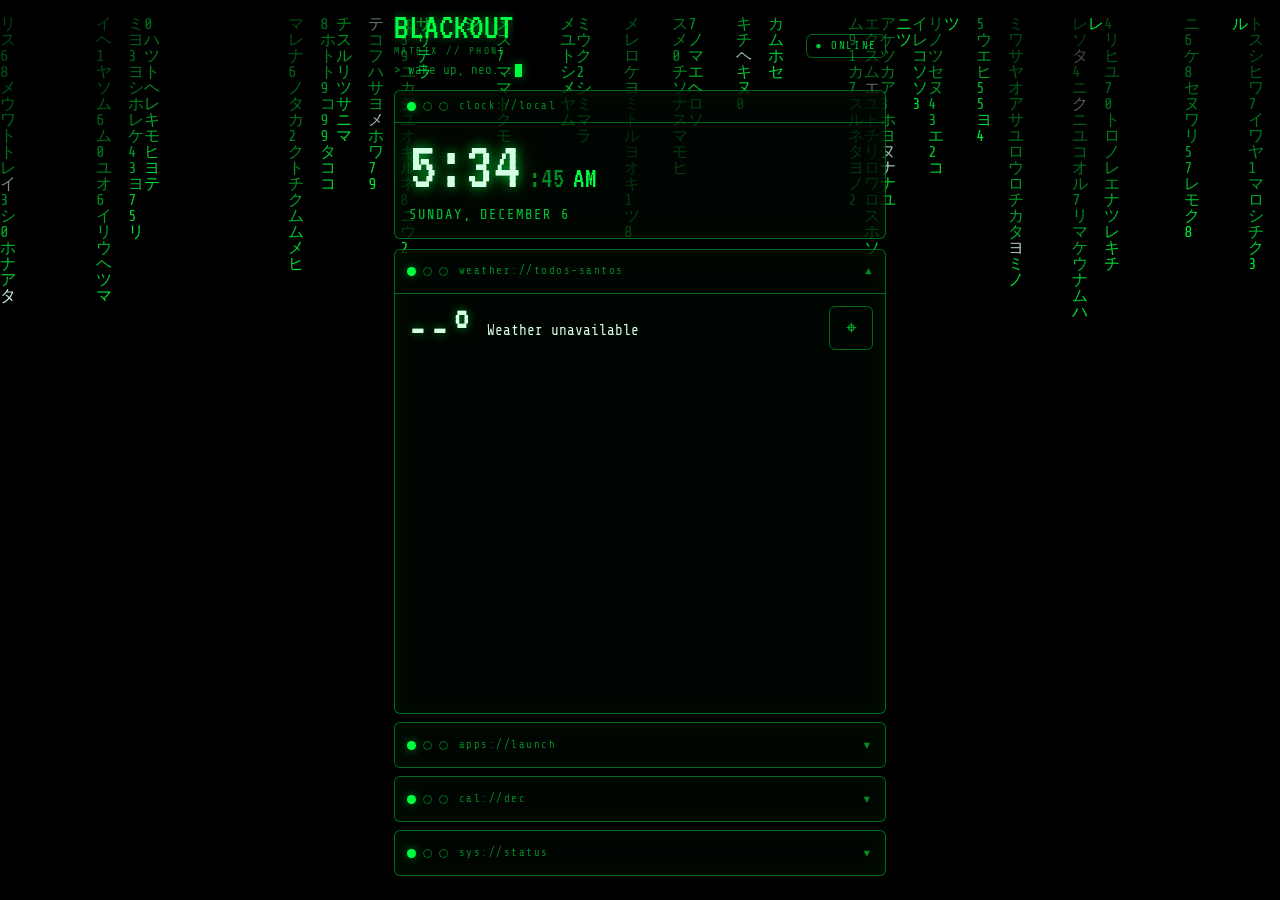
==== index.html @ 145faa7d "Add Blackout Studio: themes and a builder for anyone's screen Six themes (Matrix, Wild West, Deep Sp" ====
<!doctype html>
<html lang="en">
<head>
  <meta charset="utf-8" />
  <meta name="viewport" content="width=device-width, initial-scale=1, maximum-scale=1, minimum-scale=1, user-scalable=no, viewport-fit=cover" />
  <meta name="theme-color" content="#000000" />
  <meta name="robots" content="noindex, nofollow" />
  <meta name="apple-mobile-web-app-capable" content="yes" />
  <meta name="mobile-web-app-capable" content="yes" />
  <meta name="apple-mobile-web-app-status-bar-style" content="black-translucent" />
  <meta name="apple-mobile-web-app-title" content="Blackout" />
  <title>MATRIX // BLACKOUT</title>
  <link rel="manifest" href="/manifest.json" />
  <link rel="icon" href="/matrix-icon.svg" type="image/svg+xml" />
  <link rel="apple-touch-icon" href="/apple-touch-icon.png" />
  <link rel="preconnect" href="https://fonts.googleapis.com" />
  <link rel="preconnect" href="https://fonts.gstatic.com" crossorigin />
  <link href="https://fonts.googleapis.com/css2?family=Share+Tech+Mono&family=VT323&display=swap" rel="stylesheet" />
  <link rel="stylesheet" href="/app.css" />
</head>
<body>
  <noscript><p style="color:#35ff76;font-family:monospace;padding:16px">Blackout needs JavaScript turned on.</p></noscript>
  <script src="/themes.js"></script>
  <script src="/app.js"></script>
</body>
</html>
---- app.css ----
/* BLACKOUT — phone home screen. One layout; each theme (data-theme on
 * <html>, set by app.js) supplies its colors, type and panel style. Matrix
 * is the base: green on black, terminal panels, VT323 / Share Tech Mono. */
:root {
  --bg: #000;
  --accent: #00ff41;
  --accent-rgb: 0, 255, 65;
  --text: rgba(0, 255, 65, 0.78);
  --dim: rgba(0, 255, 65, 0.55);
  --faint: rgba(0, 255, 65, 0.3);
  --bright: #d4ffe4;
  --on-accent: #002b0c;
  --red: #ff3b3b;
  --panel: rgba(0, 8, 2, 0.74);
  --line: rgba(0, 255, 65, 0.4);
  --glow: 0 0 10px rgba(0, 255, 65, 0.55);
  --text-glow: 0 0 12px rgba(0, 255, 65, 0.7), 0 0 28px rgba(0, 255, 65, 0.3);
  --ico-bg: rgba(0, 18, 5, 0.85);
  --radius: 6px;
  --ico-radius: 14px;
  --bar-case: none;
  --bar-size: 0.66rem;
  --bar-track: 0.14em;
  --mono: "Share Tech Mono", ui-monospace, "Courier New", monospace;
  --display: "VT323", "Share Tech Mono", ui-monospace, monospace;
  --display-weight: 400;
  --clock-size: 4.4rem;
  --safe-t: env(safe-area-inset-top, 0px);
  --safe-b: env(safe-area-inset-bottom, 0px);
  --safe-l: env(safe-area-inset-left, 0px);
  --safe-r: env(safe-area-inset-right, 0px);
}

/* Wild West: desert sunset, wanted-poster type, brass and rope. */
[data-theme="western"] {
  --bg: #1b0b06;
  --accent: #f2b544;
  --accent-rgb: 242, 181, 68;
  --text: #f1dcb4;
  --dim: rgba(241, 220, 180, 0.72);
  --faint: rgba(241, 220, 180, 0.38);
  --bright: #fff3dc;
  --on-accent: #2a140b;
  --panel: rgba(42, 20, 11, 0.86);
  --line: rgba(242, 181, 68, 0.55);
  --glow: 0 0 10px rgba(242, 181, 68, 0.35);
  --text-glow: 0 2px 0 #2a140b, 0 0 18px rgba(242, 181, 68, 0.35);
  --ico-bg: rgba(60, 30, 14, 0.92);
  --radius: 10px;
  --ico-radius: 50%;
  --bar-size: 0.82rem;
  --bar-track: 0.06em;
  --mono: "Bitter", Georgia, serif;
  --display: "Rye", Georgia, serif;
  --clock-size: 3.6rem;
}
[data-theme="western"] .panel { border-style: double; border-width: 4px; }
[data-theme="western"] .term-bar { font-family: var(--display); color: var(--accent); }

/* Deep Space: cold blues and violet, mission-control readouts. */
[data-theme="space"] {
  --bg: #03040c;
  --accent: #7cc4ff;
  --accent-rgb: 124, 196, 255;
  --text: #cfe3ff;
  --dim: rgba(207, 227, 255, 0.66);
  --faint: rgba(207, 227, 255, 0.34);
  --bright: #ffffff;
  --on-accent: #03101f;
  --panel: rgba(8, 12, 30, 0.72);
  --line: rgba(124, 196, 255, 0.35);
  --glow: 0 0 12px rgba(124, 196, 255, 0.45);
  --text-glow: 0 0 16px rgba(124, 196, 255, 0.6), 0 0 34px rgba(201, 182, 255, 0.35);
  --ico-bg: rgba(10, 16, 40, 0.85);
  --radius: 4px;
  --ico-radius: 12px;
  --bar-case: uppercase;
  --bar-size: 0.62rem;
  --bar-track: 0.24em;
  --mono: "Exo 2", system-ui, sans-serif;
  --display: "Orbitron", "Exo 2", sans-serif;
  --display-weight: 500;
  --clock-size: 3.4rem;
}
html[data-theme="space"] { background: radial-gradient(ellipse at 70% 10%, #1a1440 0, #03040c 55%) fixed; }
[data-theme="space"] .panel { clip-path: polygon(0 0, calc(100% - 12px) 0, 100% 12px, 100% 100%, 12px 100%, 0 calc(100% - 12px)); }
[data-theme="space"] .term-bar { color: var(--accent); }

/* Synthwave: magenta and cyan neon on deep purple. */
[data-theme="synthwave"] {
  --bg: #12002a;
  --accent: #ff2bd6;
  --accent-rgb: 255, 43, 214;
  --text: #ffd6f6;
  --dim: rgba(255, 214, 246, 0.7);
  --faint: rgba(255, 214, 246, 0.38);
  --bright: #22e4ff;
  --on-accent: #1a0030;
  --panel: rgba(26, 0, 48, 0.74);
  --line: rgba(255, 43, 214, 0.55);
  --glow: 0 0 12px rgba(255, 43, 214, 0.6);
  --text-glow: 0 0 10px rgba(34, 228, 255, 0.8), 0 0 30px rgba(255, 43, 214, 0.5);
  --ico-bg: rgba(40, 0, 70, 0.85);
  --radius: 8px;
  --ico-radius: 10px;
  --bar-size: 0.78rem;
  --bar-track: 0.12em;
  --mono: "Rajdhani", system-ui, sans-serif;
  --display: "Audiowide", "Rajdhani", sans-serif;
  --clock-size: 3.6rem;
}
[data-theme="synthwave"] .term-bar { color: #22e4ff; font-weight: 700; }

/* Baja Beach: teal water, warm sand, round friendly type. */
[data-theme="ocean"] {
  --bg: #032530;
  --accent: #ffd166;
  --accent-rgb: 255, 209, 102;
  --text: #e9fbff;
  --dim: rgba(233, 251, 255, 0.74);
  --faint: rgba(233, 251, 255, 0.4);
  --bright: #ffffff;
  --on-accent: #03303b;
  --panel: rgba(3, 48, 60, 0.62);
  --line: rgba(255, 255, 255, 0.22);
  --glow: 0 0 0 rgba(0, 0, 0, 0);
  --text-glow: 0 2px 12px rgba(0, 0, 0, 0.35);
  --ico-bg: rgba(255, 255, 255, 0.12);
  --radius: 18px;
  --ico-radius: 16px;
  --bar-size: 0.86rem;
  --bar-track: 0.01em;
  --mono: "Nunito", system-ui, sans-serif;
  --display: "Fredoka", "Nunito", sans-serif;
  --display-weight: 600;
  --clock-size: 3.8rem;
}
[data-theme="ocean"] .panel { -webkit-backdrop-filter: blur(10px); backdrop-filter: blur(10px); }
[data-theme="ocean"] .term-bar { font-weight: 800; color: var(--bright); }

/* Minimal: quiet dark glass, no effects. */
[data-theme="minimal"] {
  --bg: #0b0b10;
  --accent: #ffffff;
  --accent-rgb: 255, 255, 255;
  --text: rgba(255, 255, 255, 0.86);
  --dim: rgba(255, 255, 255, 0.6);
  --faint: rgba(255, 255, 255, 0.3);
  --bright: #ffffff;
  --on-accent: #0b0b10;
  --panel: rgba(255, 255, 255, 0.06);
  --line: rgba(255, 255, 255, 0.12);
  --glow: 0 0 0 rgba(0, 0, 0, 0);
  --text-glow: none;
  --ico-bg: rgba(255, 255, 255, 0.08);
  --radius: 18px;
  --ico-radius: 15px;
  --bar-size: 0.82rem;
  --bar-track: 0;
  --mono: "Inter", system-ui, sans-serif;
  --display: "Inter", system-ui, sans-serif;
  --display-weight: 600;
  --clock-size: 3.8rem;
}
html[data-theme="minimal"] { background: radial-gradient(circle at 20% 0%, #23233a 0, transparent 45%), radial-gradient(circle at 100% 80%, #1a2a33 0, transparent 50%), #0b0b10; }
[data-theme="minimal"] .panel { -webkit-backdrop-filter: blur(16px); backdrop-filter: blur(16px); }
[data-theme="minimal"] .term-bar { font-weight: 600; color: var(--dim); }

/* Dots and scanlines are the Matrix terminal's alone. */
html:not([data-theme="matrix"]) .dot,
html:not([data-theme="matrix"]) #scan { display: none; }
html:not([data-theme="matrix"]) .term-bar .label { margin-left: 0; }

* { box-sizing: border-box; -webkit-tap-highlight-color: transparent; }
html { -webkit-text-size-adjust: 100%; background: var(--bg); height: 100%; overflow: hidden; touch-action: manipulation; }
body {
  margin: 0; height: 100vh; height: 100dvh; overflow: hidden; touch-action: manipulation;
  background: transparent; color: var(--accent); /* html stays dark; a body fill would cover the background */
  font-family: var(--mono); line-height: 1.4;
  -webkit-font-smoothing: antialiased;
  -webkit-user-select: none; user-select: none;
}
a { color: inherit; }
a:focus-visible, button:focus-visible { outline: 2px solid var(--bright); outline-offset: 2px; }

/* Background effect + scanlines */
#rain { position: fixed; inset: 0; z-index: -2; pointer-events: none; }
html[data-theme="matrix"] #rain { background: #000; }
#scan {
  position: fixed; inset: 0; z-index: -1; pointer-events: none;
  background: repeating-linear-gradient(0deg, transparent 0 2px, rgba(0, 0, 0, 0.2) 3px);
}

.home {
  max-width: 520px; margin: 0 auto;
  padding: calc(10px + var(--safe-t)) calc(14px + var(--safe-r)) calc(24px + var(--safe-b)) calc(14px + var(--safe-l));
  height: 100vh; height: 100dvh; overflow: hidden;
  display: flex; flex-direction: column; gap: 10px;
}

/* Accordion: the clock stays; the rest fold, one open at a time, filling what is left */
.acc { flex: 1; min-height: 0; display: flex; flex-direction: column; gap: 8px; }
.acc .panel { flex: 0 0 auto; min-height: 0; padding: 0; display: flex; flex-direction: column; }
.acc .panel.open { flex: 1 1 auto; }
.acc .term-bar { margin: 0; padding: 0 12px; min-height: 44px; cursor: pointer; border-bottom: 0; }
.acc .panel.open .term-bar { border-bottom: 1px solid var(--line); }
.acc .chev { transition: transform 0.15s ease; font-size: 1rem; }
.acc .panel.open .chev { transform: rotate(180deg); }
.acc-body { display: none; padding: 12px; min-height: 0; overflow-y: auto; -webkit-overflow-scrolling: touch; }
.acc .panel.open .acc-body { display: block; flex: 1; }
.clock { flex: 0 0 auto; }

/* Brand bar (tap the name to customize) */
.brand { display: flex; align-items: flex-end; justify-content: space-between; gap: 10px; }
.brand-name { background: none; border: 0; padding: 0; margin: 0; text-align: left; color: inherit; font: inherit; cursor: pointer; min-width: 0; }
.brand b { display: block; font-family: var(--display); font-weight: var(--display-weight); font-size: 2.3rem; line-height: 0.95; text-shadow: var(--glow); color: var(--accent); white-space: nowrap; overflow: hidden; text-overflow: ellipsis; }
.brand small { display: block; font-size: 0.6rem; letter-spacing: 0.26em; color: var(--dim); text-transform: uppercase; }
.net {
  flex: 0 0 auto;
  font-size: 0.66rem; letter-spacing: 0.16em; text-transform: uppercase;
  padding: 4px 8px; border: 1px solid var(--line); border-radius: var(--radius); color: var(--text);
}
.net::before { content: "● "; }
.net.off { color: #ffdede; border-color: rgba(255, 59, 59, 0.6); }
.boot { margin: -6px 0 0; font-size: 0.78rem; color: var(--dim); min-height: 1.2em; }
.cursor { display: inline-block; width: 0.55em; height: 1.05em; margin-left: 2px; vertical-align: text-bottom; background: var(--accent); box-shadow: var(--glow); animation: blink 1s steps(2, start) infinite; }
@keyframes blink { to { visibility: hidden; } }

/* Panels (widgets) */
.panel {
  background: var(--panel); border: 1px solid var(--line); border-radius: var(--radius);
  box-shadow: inset 0 0 22px rgba(var(--accent-rgb), 0.05);
  padding: 14px;
}
.term-bar {
  display: flex; align-items: center; gap: 7px; margin: -14px -14px 12px; padding: 8px 12px;
  border-bottom: 1px solid var(--line); font-size: var(--bar-size); letter-spacing: var(--bar-track); text-transform: var(--bar-case); color: var(--dim);
}
.term-bar .label { margin-left: 4px; flex: 1; white-space: nowrap; overflow: hidden; text-overflow: ellipsis; }
.dot { width: 9px; height: 9px; border-radius: 50%; border: 1px solid var(--line); display: inline-block; flex: 0 0 auto; }
.dot.on { background: var(--accent); border-color: transparent; box-shadow: var(--glow); }

/* Clock */
.clock-time { display: flex; align-items: baseline; gap: 8px; white-space: nowrap; }
.clock-time .hm { font-family: var(--display); font-weight: var(--display-weight); font-size: var(--clock-size); line-height: 0.9; color: var(--bright); text-shadow: var(--text-glow); }
.clock-time .ap { font-family: var(--display); font-size: 1.6rem; color: var(--accent); }
.clock-time .sec { font-family: var(--display); font-size: 1.6rem; color: var(--dim); }
.clock-date { margin-top: 6px; font-size: 0.86rem; letter-spacing: 0.14em; color: var(--text); text-transform: uppercase; }
html[data-theme="matrix"] .clock-time .ap,
html[data-theme="matrix"] .clock-time .sec { font-size: 1.8rem; }

/* Weather */
.wx-now { display: flex; align-items: center; gap: 14px; }
.wx-temp { font-family: var(--display); font-weight: var(--display-weight); font-size: 3rem; line-height: 0.95; color: var(--bright); text-shadow: var(--glow); white-space: nowrap; }
html[data-theme="matrix"] .wx-temp { font-size: 3.4rem; line-height: 0.9; }
.wx-desc { flex: 1; min-width: 0; font-size: 0.9rem; color: var(--bright); }
.wx-desc small { display: block; color: var(--dim); font-size: 0.74rem; margin-top: 2px; }
.wx-days { display: grid; grid-template-columns: repeat(4, 1fr); gap: 6px; margin-top: 12px; }
.wx-day { border: 1px solid var(--faint); border-radius: calc(var(--radius) * 0.7); padding: 6px 4px; text-align: center; font-size: 0.7rem; color: var(--dim); }
.wx-day b { display: block; color: var(--bright); font-weight: 400; letter-spacing: 0.1em; }
.wx-day span { display: block; color: var(--text); }
.locate {
  align-self: flex-start; min-width: 44px; min-height: 44px; padding: 0; border-radius: var(--radius);
  border: 1px solid var(--line); background: transparent; color: var(--text);
  font: 1.2rem var(--mono); cursor: pointer;
}

/* App launcher */
.apps { list-style: none; margin: 0; padding: 0; display: grid; grid-template-columns: repeat(5, 1fr); gap: 10px 4px; }
.app {
  display: flex; flex-direction: column; align-items: center; gap: 6px; width: 100%;
  min-height: 44px; text-decoration: none; color: var(--text);
  background: none; border: 0; padding: 0; font: inherit; cursor: pointer;
}
.app .ico {
  width: 46px; height: 46px; border-radius: var(--ico-radius); display: grid; place-items: center;
  background: var(--ico-bg); border: 1px solid var(--line);
  box-shadow: inset 0 0 16px rgba(var(--accent-rgb), 0.1), 0 0 10px rgba(var(--accent-rgb), 0.12);
  transition: transform 0.12s ease, background 0.12s ease, box-shadow 0.12s ease;
}
.app .ico svg { width: 26px; height: 26px; fill: none; stroke: var(--accent); stroke-width: 1.6; stroke-linecap: round; stroke-linejoin: round; filter: drop-shadow(0 0 3px rgba(var(--accent-rgb), 0.8)); }
html[data-theme="ocean"] .app .ico svg,
html[data-theme="minimal"] .app .ico svg { filter: none; }
.app:active .ico { transform: scale(0.92); background: rgba(var(--accent-rgb), 0.2); box-shadow: var(--glow); }
.app .lbl { font-size: 0.6rem; letter-spacing: 0.03em; text-align: center; line-height: 1.15; max-width: 62px; }
html:not([data-theme="matrix"]) .app .lbl { font-size: 0.66rem; }

/* Calendar */
.cal { width: 100%; border-collapse: collapse; table-layout: fixed; font-size: 0.72rem; text-align: center; }
.cal th { color: var(--faint); font-weight: 400; padding-bottom: 4px; }
.cal td { color: var(--text); padding: 2px 0; }
.cal td.today { background: var(--accent); color: var(--on-accent); border-radius: 3px; box-shadow: var(--glow); }
.cal-link { display: block; text-decoration: none; }

/* Status */
.sys { list-style: none; margin: 0; padding: 0; font-size: 0.72rem; }
.sys li + li { margin-top: 7px; }
.sys .k { display: flex; justify-content: space-between; color: var(--dim); letter-spacing: 0.1em; }
.sys .k b { color: var(--bright); font-weight: 400; }
.bar { height: 6px; margin-top: 3px; border: 1px solid var(--faint); border-radius: 2px; overflow: hidden; }
.bar i { display: block; height: 100%; background: var(--accent); box-shadow: var(--glow); }
.moon { font-family: var(--display); font-size: 1.15rem; color: var(--bright); line-height: 1.1; }

/* Sheets: folders and Customize */
.sheet { position: fixed; inset: 0; z-index: 30; background: rgba(0, 0, 0, 0.9); overflow-y: auto; }
.sheet[hidden] { display: none; }
.sheet-inner {
  max-width: 520px; margin: 0 auto; min-height: 100%;
  padding: calc(12px + var(--safe-t)) calc(14px + var(--safe-r)) calc(24px + var(--safe-b)) calc(14px + var(--safe-l));
}
.sheet-bar { display: flex; align-items: center; gap: 10px; margin-bottom: 14px; }
.sheet-bar h2 { margin: 0; white-space: nowrap; overflow: hidden; text-overflow: ellipsis; font-family: var(--display); font-weight: var(--display-weight); font-size: 2rem; color: var(--accent); text-shadow: var(--glow); }
.back {
  min-width: 44px; min-height: 44px; border-radius: var(--radius);
  background: transparent; border: 1px solid var(--accent); color: var(--accent);
  font: inherit; font-size: 1.2rem; cursor: pointer;
}
.back:active { background: var(--accent); color: var(--on-accent); }
.repos { list-style: none; margin: 0; padding: 0; display: grid; gap: 10px; }
.repo {
  display: flex; flex-direction: column; gap: 4px; padding: 14px; min-height: 56px; text-decoration: none;
  background: var(--panel); border: 1px solid var(--line); border-radius: var(--radius);
}
.repo:active { background: rgba(var(--accent-rgb), 0.15); box-shadow: var(--glow); }
.repo .code { font-size: 0.66rem; letter-spacing: 0.2em; color: var(--faint); }
.repo .name { font-family: var(--display); font-weight: var(--display-weight); font-size: 1.5rem; line-height: 1.05; color: var(--bright); }
html[data-theme="matrix"] .repo .name { font-size: 1.8rem; line-height: 1; }
.repo .desc { font-size: 0.78rem; color: var(--dim); word-break: break-word; }

@media (max-width: 359px) {
  .clock-time .hm { font-size: calc(var(--clock-size) * 0.9); }
  .app .ico { width: 42px; height: 42px; }
  .panel { padding: 12px; }
  .term-bar { margin: -12px -12px 10px; }
}
@media (prefers-reduced-motion: reduce) {
  .cursor { animation: none; }
  .app .ico { transition: none; }
}
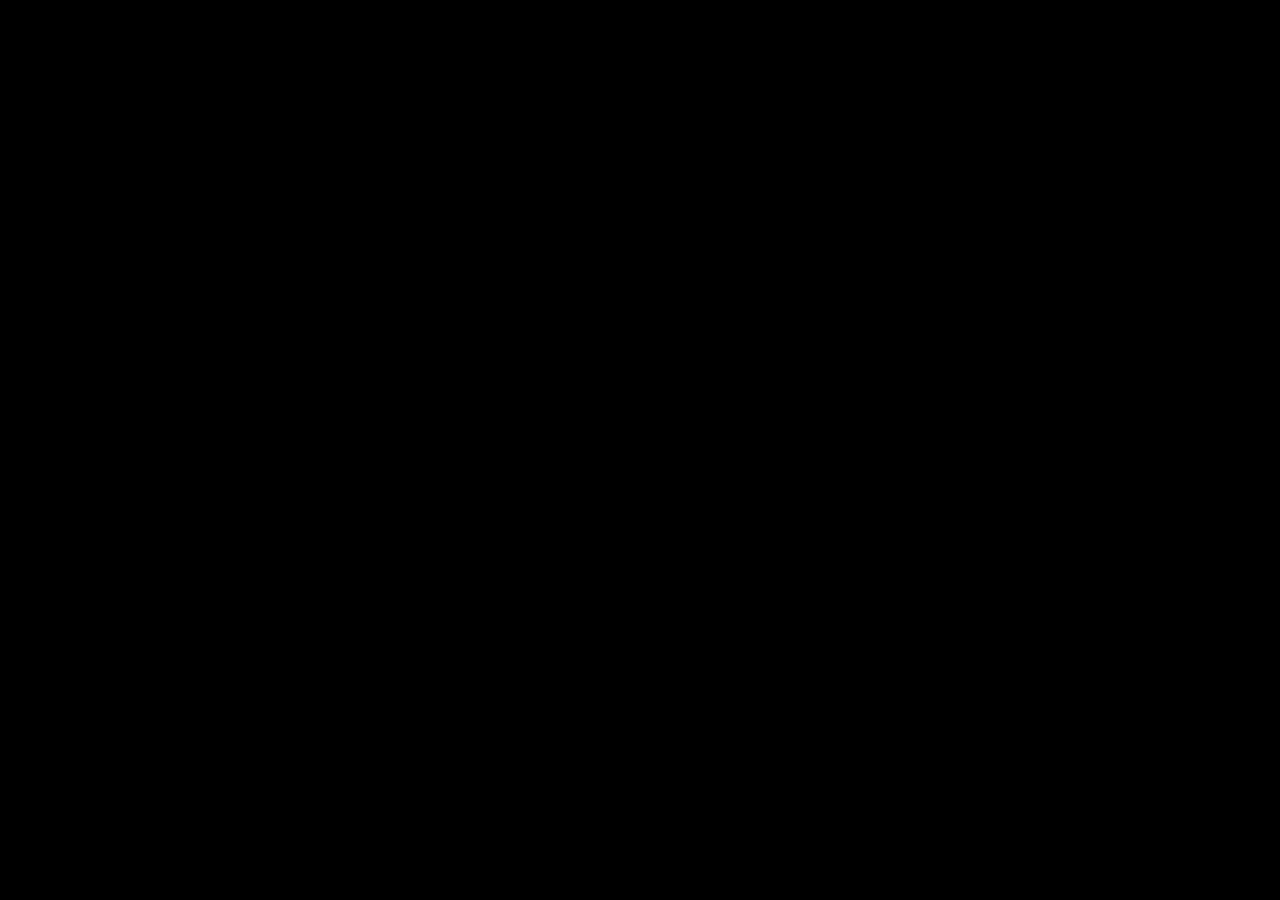
==== commit 97e2f289: "Ring-and-code-rain icon set, favicons and metadata for Blackout Co-Authored-By: Claude Sonnet 5.5 <n" ====
--- a/index.html
+++ b/index.html
@@ -11,7 +11,15 @@
   <meta name="apple-mobile-web-app-title" content="Blackout" />
   <title>MATRIX // BLACKOUT</title>
   <link rel="manifest" href="/manifest.json" />
+  <meta name="description" content="Matrix Blackout: a falling-code control screen for iPhone." />
+  <meta property="og:title" content="MATRIX // BLACKOUT" />
+  <meta property="og:description" content="Matrix Blackout: a falling-code control screen for iPhone." />
+  <meta property="og:type" content="website" />
+  <meta property="og:image" content="/icon-512.png" />
+  <meta name="twitter:card" content="summary" />
   <link rel="icon" href="/matrix-icon.svg" type="image/svg+xml" />
+  <link rel="icon" href="/favicon.ico" sizes="48x48" />
+  <link rel="icon" href="/favicon-32.png" sizes="32x32" type="image/png" />
   <link rel="apple-touch-icon" href="/apple-touch-icon.png" />
   <link rel="preconnect" href="https://fonts.googleapis.com" />
   <link rel="preconnect" href="https://fonts.gstatic.com" crossorigin />
@@ -20,7 +28,6 @@
 </head>
 <body>
   <noscript><p style="color:#35ff76;font-family:monospace;padding:16px">Blackout needs JavaScript turned on.</p></noscript>
-  <script src="/themes.js"></script>
   <script src="/app.js"></script>
 </body>
 </html>
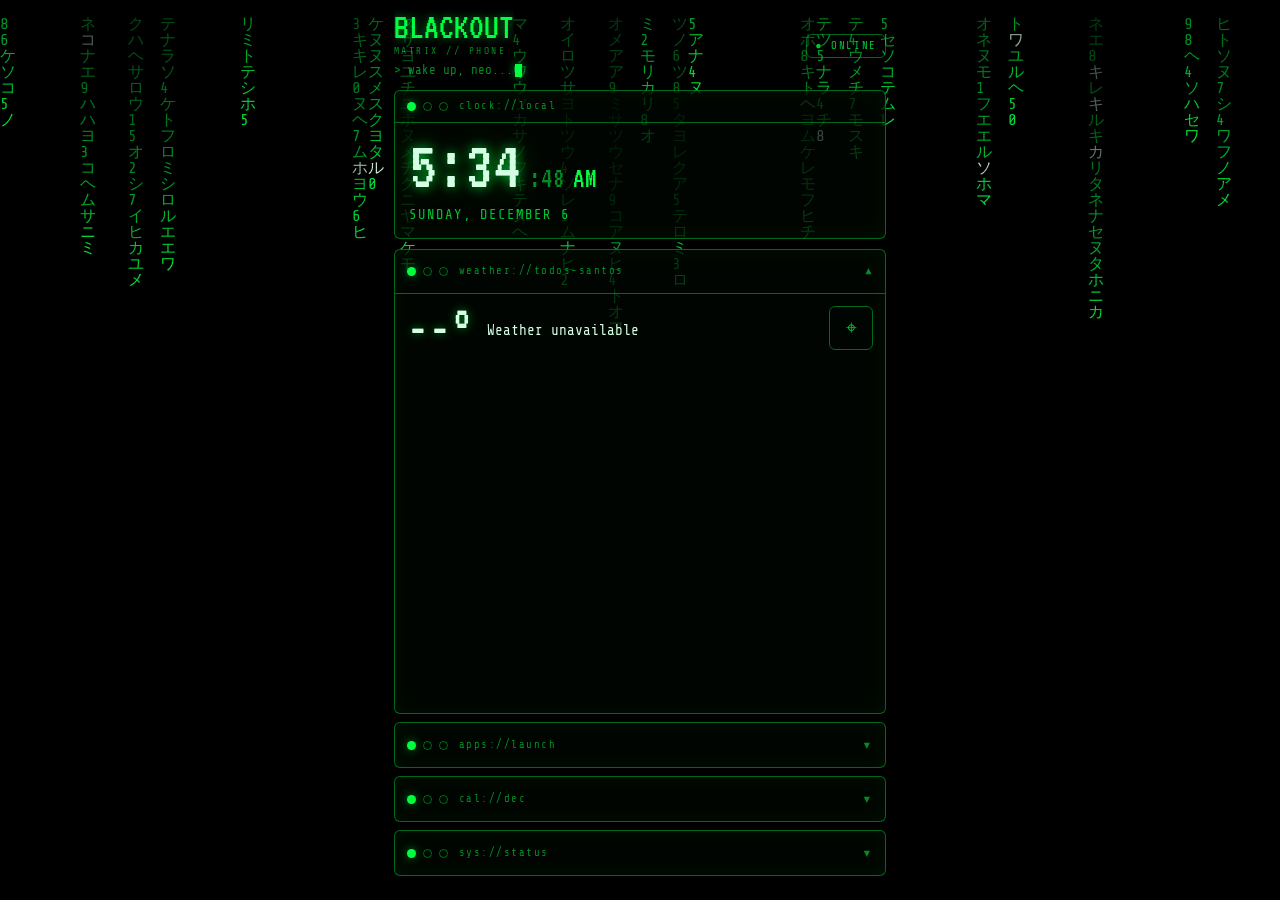
==== commit 8b4fdba9: "Merge main into icon branch Co-Authored-By: Claude Sonnet 5.5 <noreply@anthropic.com> Claude-Session" ====
--- a/index.html
+++ b/index.html
@@ -28,6 +28,7 @@
 </head>
 <body>
   <noscript><p style="color:#35ff76;font-family:monospace;padding:16px">Blackout needs JavaScript turned on.</p></noscript>
+  <script src="/themes.js"></script>
   <script src="/app.js"></script>
 </body>
 </html>
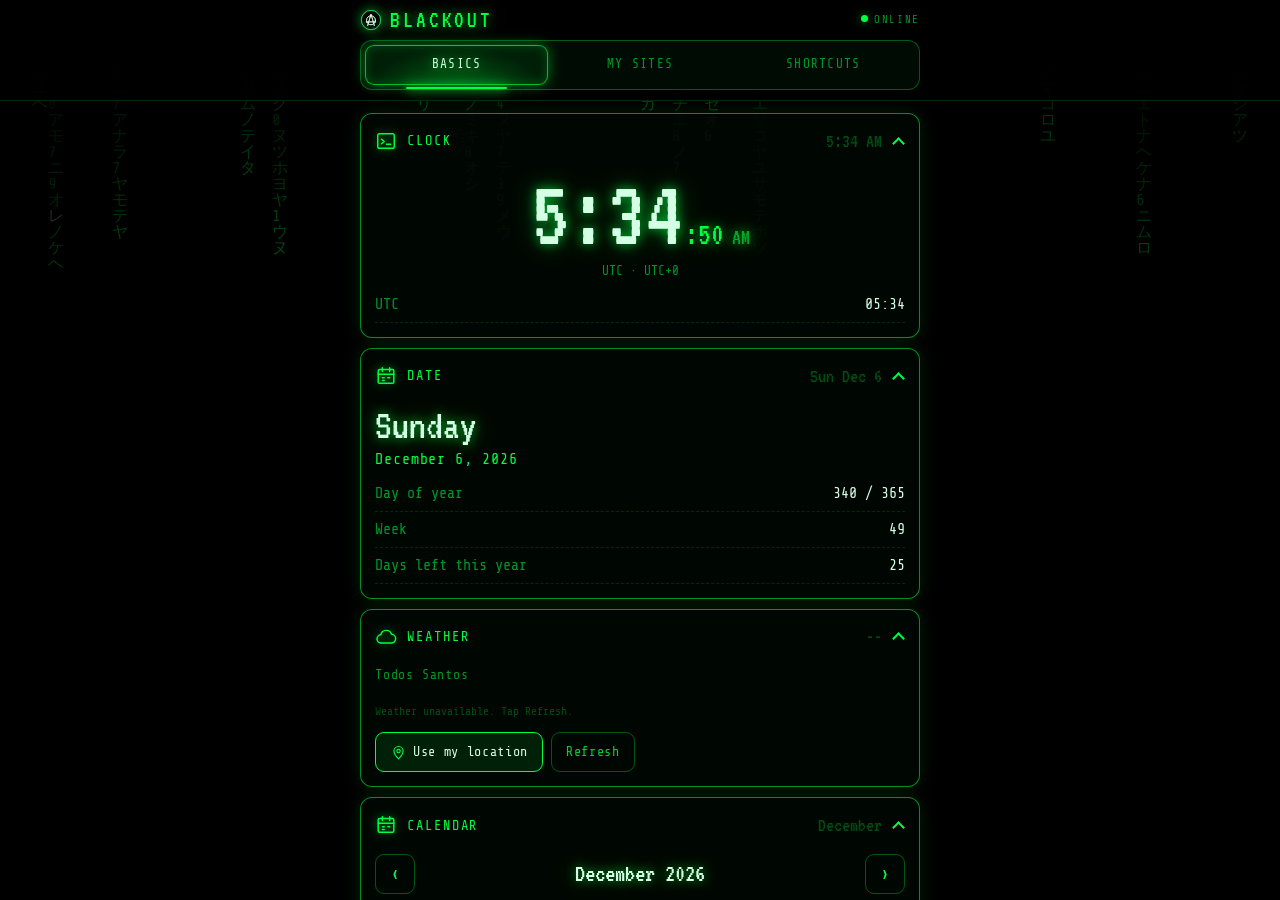
==== commit 5407d618: "Rebuild Blackout home screen: three swipeable screens of drop-down cards - Top bar with three equal " ====
--- a/index.html
+++ b/index.html
@@ -2,6 +2,10 @@
 <html lang="en">
 <head>
   <meta charset="utf-8" />
+  <script>
+    // Studio links (/#c=...) were made for the themed one-page screen: send them there.
+    if (location.hash.indexOf("#c=") === 0) location.replace("/screen" + location.hash);
+  </script>
   <meta name="viewport" content="width=device-width, initial-scale=1, maximum-scale=1, minimum-scale=1, user-scalable=no, viewport-fit=cover" />
   <meta name="theme-color" content="#000000" />
   <meta name="robots" content="noindex, nofollow" />
@@ -9,6 +13,7 @@
   <meta name="mobile-web-app-capable" content="yes" />
   <meta name="apple-mobile-web-app-status-bar-style" content="black-translucent" />
   <meta name="apple-mobile-web-app-title" content="Blackout" />
+  <meta name="format-detection" content="telephone=no" />
   <title>MATRIX // BLACKOUT</title>
   <link rel="manifest" href="/manifest.json" />
   <meta name="description" content="Matrix Blackout: a falling-code control screen for iPhone." />
@@ -27,8 +32,34 @@
   <link rel="stylesheet" href="/app.css" />
 </head>
 <body>
+  <canvas id="rain" aria-hidden="true"></canvas>
+  <div id="scan" aria-hidden="true"></div>
+
+  <header class="top">
+    <div class="brand">
+      <img src="/matrix-icon.svg" alt="" width="22" height="22" />
+      <span class="brand-name">BLACKOUT</span>
+      <span class="net" id="net" aria-live="polite"></span>
+    </div>
+    <nav class="tabs" role="tablist" aria-label="Screens">
+      <button class="tab" role="tab" id="tab-0" aria-controls="screen-0" aria-selected="true">Basics</button>
+      <button class="tab" role="tab" id="tab-1" aria-controls="screen-1" aria-selected="false" tabindex="-1">My Sites</button>
+      <button class="tab" role="tab" id="tab-2" aria-controls="screen-2" aria-selected="false" tabindex="-1">Shortcuts</button>
+      <span class="tab-light" aria-hidden="true"></span>
+    </nav>
+  </header>
+
+  <main class="pager" id="pager">
+    <section class="screen" id="screen-0" role="tabpanel" aria-labelledby="tab-0"><div class="stack" id="stack-0"></div></section>
+    <section class="screen" id="screen-1" role="tabpanel" aria-labelledby="tab-1"><div class="stack" id="stack-1"></div></section>
+    <section class="screen" id="screen-2" role="tabpanel" aria-labelledby="tab-2"><div class="stack" id="stack-2"></div></section>
+  </main>
+
+  <div class="toast" id="toast" role="status" aria-live="polite"></div>
+
   <noscript><p style="color:#35ff76;font-family:monospace;padding:16px">Blackout needs JavaScript turned on.</p></noscript>
   <script src="/themes.js"></script>
+  <script src="/config.js"></script>
   <script src="/app.js"></script>
 </body>
 </html>
--- a/app.css
+++ b/app.css
@@ -1,339 +1,292 @@
-/* BLACKOUT — phone home screen. One layout; each theme (data-theme on
- * <html>, set by app.js) supplies its colors, type and panel style. Matrix
- * is the base: green on black, terminal panels, VT323 / Share Tech Mono. */
+/* BLACKOUT — home screen. Green neon on black, terminal type, code rain.
+ * Layout: a fixed top bar (brand + three tabs with a sliding light) over a
+ * horizontal pager of three screens; each screen scrolls on its own. */
 :root {
   --bg: #000;
   --accent: #00ff41;
   --accent-rgb: 0, 255, 65;
-  --text: rgba(0, 255, 65, 0.78);
-  --dim: rgba(0, 255, 65, 0.55);
-  --faint: rgba(0, 255, 65, 0.3);
+  --text: rgba(0, 255, 65, 0.82);
+  --dim: rgba(0, 255, 65, 0.58);
+  --faint: rgba(0, 255, 65, 0.28);
   --bright: #d4ffe4;
-  --on-accent: #002b0c;
   --red: #ff3b3b;
-  --panel: rgba(0, 8, 2, 0.74);
-  --line: rgba(0, 255, 65, 0.4);
+  --panel: rgba(0, 9, 3, 0.86);
+  --line: rgba(0, 255, 65, 0.32);
   --glow: 0 0 10px rgba(0, 255, 65, 0.55);
   --text-glow: 0 0 12px rgba(0, 255, 65, 0.7), 0 0 28px rgba(0, 255, 65, 0.3);
-  --ico-bg: rgba(0, 18, 5, 0.85);
-  --radius: 6px;
-  --ico-radius: 14px;
-  --bar-case: none;
-  --bar-size: 0.66rem;
-  --bar-track: 0.14em;
   --mono: "Share Tech Mono", ui-monospace, "Courier New", monospace;
   --display: "VT323", "Share Tech Mono", ui-monospace, monospace;
-  --display-weight: 400;
-  --clock-size: 4.4rem;
+  --ease: cubic-bezier(0.2, 0.8, 0.2, 1);
   --safe-t: env(safe-area-inset-top, 0px);
   --safe-b: env(safe-area-inset-bottom, 0px);
   --safe-l: env(safe-area-inset-left, 0px);
   --safe-r: env(safe-area-inset-right, 0px);
-}
-
-/* Wild West: desert sunset, wanted-poster type, brass and rope. */
-[data-theme="western"] {
-  --bg: #1b0b06;
-  --accent: #f2b544;
-  --accent-rgb: 242, 181, 68;
-  --text: #f1dcb4;
-  --dim: rgba(241, 220, 180, 0.72);
-  --faint: rgba(241, 220, 180, 0.38);
-  --bright: #fff3dc;
-  --on-accent: #2a140b;
-  --panel: rgba(42, 20, 11, 0.86);
-  --line: rgba(242, 181, 68, 0.55);
-  --glow: 0 0 10px rgba(242, 181, 68, 0.35);
-  --text-glow: 0 2px 0 #2a140b, 0 0 18px rgba(242, 181, 68, 0.35);
-  --ico-bg: rgba(60, 30, 14, 0.92);
-  --radius: 10px;
-  --ico-radius: 50%;
-  --bar-size: 0.82rem;
-  --bar-track: 0.06em;
-  --mono: "Bitter", Georgia, serif;
-  --display: "Rye", Georgia, serif;
-  --clock-size: 3.6rem;
-}
-[data-theme="western"] .panel { border-style: double; border-width: 4px; }
-[data-theme="western"] .term-bar { font-family: var(--display); color: var(--accent); }
-
-/* Deep Space: cold blues and violet, mission-control readouts. */
-[data-theme="space"] {
-  --bg: #03040c;
-  --accent: #7cc4ff;
-  --accent-rgb: 124, 196, 255;
-  --text: #cfe3ff;
-  --dim: rgba(207, 227, 255, 0.66);
-  --faint: rgba(207, 227, 255, 0.34);
-  --bright: #ffffff;
-  --on-accent: #03101f;
-  --panel: rgba(8, 12, 30, 0.72);
-  --line: rgba(124, 196, 255, 0.35);
-  --glow: 0 0 12px rgba(124, 196, 255, 0.45);
-  --text-glow: 0 0 16px rgba(124, 196, 255, 0.6), 0 0 34px rgba(201, 182, 255, 0.35);
-  --ico-bg: rgba(10, 16, 40, 0.85);
-  --radius: 4px;
-  --ico-radius: 12px;
-  --bar-case: uppercase;
-  --bar-size: 0.62rem;
-  --bar-track: 0.24em;
-  --mono: "Exo 2", system-ui, sans-serif;
-  --display: "Orbitron", "Exo 2", sans-serif;
-  --display-weight: 500;
-  --clock-size: 3.4rem;
-}
-html[data-theme="space"] { background: radial-gradient(ellipse at 70% 10%, #1a1440 0, #03040c 55%) fixed; }
-[data-theme="space"] .panel { clip-path: polygon(0 0, calc(100% - 12px) 0, 100% 12px, 100% 100%, 12px 100%, 0 calc(100% - 12px)); }
-[data-theme="space"] .term-bar { color: var(--accent); }
-
-/* Synthwave: magenta and cyan neon on deep purple. */
-[data-theme="synthwave"] {
-  --bg: #12002a;
-  --accent: #ff2bd6;
-  --accent-rgb: 255, 43, 214;
-  --text: #ffd6f6;
-  --dim: rgba(255, 214, 246, 0.7);
-  --faint: rgba(255, 214, 246, 0.38);
-  --bright: #22e4ff;
-  --on-accent: #1a0030;
-  --panel: rgba(26, 0, 48, 0.74);
-  --line: rgba(255, 43, 214, 0.55);
-  --glow: 0 0 12px rgba(255, 43, 214, 0.6);
-  --text-glow: 0 0 10px rgba(34, 228, 255, 0.8), 0 0 30px rgba(255, 43, 214, 0.5);
-  --ico-bg: rgba(40, 0, 70, 0.85);
-  --radius: 8px;
-  --ico-radius: 10px;
-  --bar-size: 0.78rem;
-  --bar-track: 0.12em;
-  --mono: "Rajdhani", system-ui, sans-serif;
-  --display: "Audiowide", "Rajdhani", sans-serif;
-  --clock-size: 3.6rem;
-}
-[data-theme="synthwave"] .term-bar { color: #22e4ff; font-weight: 700; }
-
-/* Baja Beach: teal water, warm sand, round friendly type. */
-[data-theme="ocean"] {
-  --bg: #032530;
-  --accent: #ffd166;
-  --accent-rgb: 255, 209, 102;
-  --text: #e9fbff;
-  --dim: rgba(233, 251, 255, 0.74);
-  --faint: rgba(233, 251, 255, 0.4);
-  --bright: #ffffff;
-  --on-accent: #03303b;
-  --panel: rgba(3, 48, 60, 0.62);
-  --line: rgba(255, 255, 255, 0.22);
-  --glow: 0 0 0 rgba(0, 0, 0, 0);
-  --text-glow: 0 2px 12px rgba(0, 0, 0, 0.35);
-  --ico-bg: rgba(255, 255, 255, 0.12);
-  --radius: 18px;
-  --ico-radius: 16px;
-  --bar-size: 0.86rem;
-  --bar-track: 0.01em;
-  --mono: "Nunito", system-ui, sans-serif;
-  --display: "Fredoka", "Nunito", sans-serif;
-  --display-weight: 600;
-  --clock-size: 3.8rem;
-}
-[data-theme="ocean"] .panel { -webkit-backdrop-filter: blur(10px); backdrop-filter: blur(10px); }
-[data-theme="ocean"] .term-bar { font-weight: 800; color: var(--bright); }
-
-/* Minimal: quiet dark glass, no effects. */
-[data-theme="minimal"] {
-  --bg: #0b0b10;
-  --accent: #ffffff;
-  --accent-rgb: 255, 255, 255;
-  --text: rgba(255, 255, 255, 0.86);
-  --dim: rgba(255, 255, 255, 0.6);
-  --faint: rgba(255, 255, 255, 0.3);
-  --bright: #ffffff;
-  --on-accent: #0b0b10;
-  --panel: rgba(255, 255, 255, 0.06);
-  --line: rgba(255, 255, 255, 0.12);
-  --glow: 0 0 0 rgba(0, 0, 0, 0);
-  --text-glow: none;
-  --ico-bg: rgba(255, 255, 255, 0.08);
-  --radius: 18px;
-  --ico-radius: 15px;
-  --bar-size: 0.82rem;
-  --bar-track: 0;
-  --mono: "Inter", system-ui, sans-serif;
-  --display: "Inter", system-ui, sans-serif;
-  --display-weight: 600;
-  --clock-size: 3.8rem;
-}
-html[data-theme="minimal"] { background: radial-gradient(circle at 20% 0%, #23233a 0, transparent 45%), radial-gradient(circle at 100% 80%, #1a2a33 0, transparent 50%), #0b0b10; }
-[data-theme="minimal"] .panel { -webkit-backdrop-filter: blur(16px); backdrop-filter: blur(16px); }
-[data-theme="minimal"] .term-bar { font-weight: 600; color: var(--dim); }
-
-/* Dots and scanlines are the Matrix terminal's alone. */
-html:not([data-theme="matrix"]) .dot,
-html:not([data-theme="matrix"]) #scan { display: none; }
-html:not([data-theme="matrix"]) .term-bar .label { margin-left: 0; }
+  color-scheme: dark;
+}
 
 * { box-sizing: border-box; -webkit-tap-highlight-color: transparent; }
-html { -webkit-text-size-adjust: 100%; background: var(--bg); height: 100%; overflow: hidden; touch-action: manipulation; }
+html, body { margin: 0; height: 100%; background: var(--bg); }
 body {
-  margin: 0; height: 100vh; height: 100dvh; overflow: hidden; touch-action: manipulation;
-  background: transparent; color: var(--accent); /* html stays dark; a body fill would cover the background */
-  font-family: var(--mono); line-height: 1.4;
+  position: fixed; inset: 0;
+  display: flex; flex-direction: column;
+  overflow: hidden; overscroll-behavior: none;
+  color: var(--text);
+  font: 15px/1.4 var(--mono);
   -webkit-font-smoothing: antialiased;
+  -webkit-text-size-adjust: 100%;
   -webkit-user-select: none; user-select: none;
 }
-a { color: inherit; }
-a:focus-visible, button:focus-visible { outline: 2px solid var(--bright); outline-offset: 2px; }
-
-/* Background effect + scanlines */
-#rain { position: fixed; inset: 0; z-index: -2; pointer-events: none; }
-html[data-theme="matrix"] #rain { background: #000; }
+button { font: inherit; color: inherit; }
+a { color: inherit; text-decoration: none; }
+[hidden] { display: none !important; }
+
+/* ---------- Background ---------- */
+#rain { position: fixed; inset: 0; width: 100%; height: 100%; z-index: 0; opacity: 0.32; pointer-events: none; }
 #scan {
-  position: fixed; inset: 0; z-index: -1; pointer-events: none;
-  background: repeating-linear-gradient(0deg, transparent 0 2px, rgba(0, 0, 0, 0.2) 3px);
-}
-
-.home {
-  max-width: 520px; margin: 0 auto;
-  padding: calc(10px + var(--safe-t)) calc(14px + var(--safe-r)) calc(24px + var(--safe-b)) calc(14px + var(--safe-l));
-  height: 100vh; height: 100dvh; overflow: hidden;
-  display: flex; flex-direction: column; gap: 10px;
-}
-
-/* Accordion: the clock stays; the rest fold, one open at a time, filling what is left */
-.acc { flex: 1; min-height: 0; display: flex; flex-direction: column; gap: 8px; }
-.acc .panel { flex: 0 0 auto; min-height: 0; padding: 0; display: flex; flex-direction: column; }
-.acc .panel.open { flex: 1 1 auto; }
-.acc .term-bar { margin: 0; padding: 0 12px; min-height: 44px; cursor: pointer; border-bottom: 0; }
-.acc .panel.open .term-bar { border-bottom: 1px solid var(--line); }
-.acc .chev { transition: transform 0.15s ease; font-size: 1rem; }
-.acc .panel.open .chev { transform: rotate(180deg); }
-.acc-body { display: none; padding: 12px; min-height: 0; overflow-y: auto; -webkit-overflow-scrolling: touch; }
-.acc .panel.open .acc-body { display: block; flex: 1; }
-.clock { flex: 0 0 auto; }
-
-/* Brand bar (tap the name to customize) */
-.brand { display: flex; align-items: flex-end; justify-content: space-between; gap: 10px; }
-.brand-name { background: none; border: 0; padding: 0; margin: 0; text-align: left; color: inherit; font: inherit; cursor: pointer; min-width: 0; }
-.brand b { display: block; font-family: var(--display); font-weight: var(--display-weight); font-size: 2.3rem; line-height: 0.95; text-shadow: var(--glow); color: var(--accent); white-space: nowrap; overflow: hidden; text-overflow: ellipsis; }
-.brand small { display: block; font-size: 0.6rem; letter-spacing: 0.26em; color: var(--dim); text-transform: uppercase; }
-.net {
-  flex: 0 0 auto;
-  font-size: 0.66rem; letter-spacing: 0.16em; text-transform: uppercase;
-  padding: 4px 8px; border: 1px solid var(--line); border-radius: var(--radius); color: var(--text);
-}
-.net::before { content: "● "; }
-.net.off { color: #ffdede; border-color: rgba(255, 59, 59, 0.6); }
-.boot { margin: -6px 0 0; font-size: 0.78rem; color: var(--dim); min-height: 1.2em; }
-.cursor { display: inline-block; width: 0.55em; height: 1.05em; margin-left: 2px; vertical-align: text-bottom; background: var(--accent); box-shadow: var(--glow); animation: blink 1s steps(2, start) infinite; }
-@keyframes blink { to { visibility: hidden; } }
-
-/* Panels (widgets) */
-.panel {
-  background: var(--panel); border: 1px solid var(--line); border-radius: var(--radius);
-  box-shadow: inset 0 0 22px rgba(var(--accent-rgb), 0.05);
-  padding: 14px;
-}
-.term-bar {
-  display: flex; align-items: center; gap: 7px; margin: -14px -14px 12px; padding: 8px 12px;
-  border-bottom: 1px solid var(--line); font-size: var(--bar-size); letter-spacing: var(--bar-track); text-transform: var(--bar-case); color: var(--dim);
-}
-.term-bar .label { margin-left: 4px; flex: 1; white-space: nowrap; overflow: hidden; text-overflow: ellipsis; }
-.dot { width: 9px; height: 9px; border-radius: 50%; border: 1px solid var(--line); display: inline-block; flex: 0 0 auto; }
-.dot.on { background: var(--accent); border-color: transparent; box-shadow: var(--glow); }
-
-/* Clock */
-.clock-time { display: flex; align-items: baseline; gap: 8px; white-space: nowrap; }
-.clock-time .hm { font-family: var(--display); font-weight: var(--display-weight); font-size: var(--clock-size); line-height: 0.9; color: var(--bright); text-shadow: var(--text-glow); }
-.clock-time .ap { font-family: var(--display); font-size: 1.6rem; color: var(--accent); }
-.clock-time .sec { font-family: var(--display); font-size: 1.6rem; color: var(--dim); }
-.clock-date { margin-top: 6px; font-size: 0.86rem; letter-spacing: 0.14em; color: var(--text); text-transform: uppercase; }
-html[data-theme="matrix"] .clock-time .ap,
-html[data-theme="matrix"] .clock-time .sec { font-size: 1.8rem; }
-
-/* Weather */
-.wx-now { display: flex; align-items: center; gap: 14px; }
-.wx-temp { font-family: var(--display); font-weight: var(--display-weight); font-size: 3rem; line-height: 0.95; color: var(--bright); text-shadow: var(--glow); white-space: nowrap; }
-html[data-theme="matrix"] .wx-temp { font-size: 3.4rem; line-height: 0.9; }
-.wx-desc { flex: 1; min-width: 0; font-size: 0.9rem; color: var(--bright); }
-.wx-desc small { display: block; color: var(--dim); font-size: 0.74rem; margin-top: 2px; }
-.wx-days { display: grid; grid-template-columns: repeat(4, 1fr); gap: 6px; margin-top: 12px; }
-.wx-day { border: 1px solid var(--faint); border-radius: calc(var(--radius) * 0.7); padding: 6px 4px; text-align: center; font-size: 0.7rem; color: var(--dim); }
-.wx-day b { display: block; color: var(--bright); font-weight: 400; letter-spacing: 0.1em; }
-.wx-day span { display: block; color: var(--text); }
-.locate {
-  align-self: flex-start; min-width: 44px; min-height: 44px; padding: 0; border-radius: var(--radius);
-  border: 1px solid var(--line); background: transparent; color: var(--text);
-  font: 1.2rem var(--mono); cursor: pointer;
-}
-
-/* App launcher */
-.apps { list-style: none; margin: 0; padding: 0; display: grid; grid-template-columns: repeat(5, 1fr); gap: 10px 4px; }
-.app {
-  display: flex; flex-direction: column; align-items: center; gap: 6px; width: 100%;
-  min-height: 44px; text-decoration: none; color: var(--text);
-  background: none; border: 0; padding: 0; font: inherit; cursor: pointer;
-}
-.app .ico {
-  width: 46px; height: 46px; border-radius: var(--ico-radius); display: grid; place-items: center;
-  background: var(--ico-bg); border: 1px solid var(--line);
-  box-shadow: inset 0 0 16px rgba(var(--accent-rgb), 0.1), 0 0 10px rgba(var(--accent-rgb), 0.12);
-  transition: transform 0.12s ease, background 0.12s ease, box-shadow 0.12s ease;
-}
-.app .ico svg { width: 26px; height: 26px; fill: none; stroke: var(--accent); stroke-width: 1.6; stroke-linecap: round; stroke-linejoin: round; filter: drop-shadow(0 0 3px rgba(var(--accent-rgb), 0.8)); }
-html[data-theme="ocean"] .app .ico svg,
-html[data-theme="minimal"] .app .ico svg { filter: none; }
-.app:active .ico { transform: scale(0.92); background: rgba(var(--accent-rgb), 0.2); box-shadow: var(--glow); }
-.app .lbl { font-size: 0.6rem; letter-spacing: 0.03em; text-align: center; line-height: 1.15; max-width: 62px; }
-html:not([data-theme="matrix"]) .app .lbl { font-size: 0.66rem; }
-
-/* Calendar */
-.cal { width: 100%; border-collapse: collapse; table-layout: fixed; font-size: 0.72rem; text-align: center; }
-.cal th { color: var(--faint); font-weight: 400; padding-bottom: 4px; }
-.cal td { color: var(--text); padding: 2px 0; }
-.cal td.today { background: var(--accent); color: var(--on-accent); border-radius: 3px; box-shadow: var(--glow); }
-.cal-link { display: block; text-decoration: none; }
-
-/* Status */
-.sys { list-style: none; margin: 0; padding: 0; font-size: 0.72rem; }
-.sys li + li { margin-top: 7px; }
-.sys .k { display: flex; justify-content: space-between; color: var(--dim); letter-spacing: 0.1em; }
-.sys .k b { color: var(--bright); font-weight: 400; }
-.bar { height: 6px; margin-top: 3px; border: 1px solid var(--faint); border-radius: 2px; overflow: hidden; }
-.bar i { display: block; height: 100%; background: var(--accent); box-shadow: var(--glow); }
-.moon { font-family: var(--display); font-size: 1.15rem; color: var(--bright); line-height: 1.1; }
-
-/* Sheets: folders and Customize */
-.sheet { position: fixed; inset: 0; z-index: 30; background: rgba(0, 0, 0, 0.9); overflow-y: auto; }
-.sheet[hidden] { display: none; }
-.sheet-inner {
-  max-width: 520px; margin: 0 auto; min-height: 100%;
-  padding: calc(12px + var(--safe-t)) calc(14px + var(--safe-r)) calc(24px + var(--safe-b)) calc(14px + var(--safe-l));
-}
-.sheet-bar { display: flex; align-items: center; gap: 10px; margin-bottom: 14px; }
-.sheet-bar h2 { margin: 0; white-space: nowrap; overflow: hidden; text-overflow: ellipsis; font-family: var(--display); font-weight: var(--display-weight); font-size: 2rem; color: var(--accent); text-shadow: var(--glow); }
-.back {
-  min-width: 44px; min-height: 44px; border-radius: var(--radius);
-  background: transparent; border: 1px solid var(--accent); color: var(--accent);
-  font: inherit; font-size: 1.2rem; cursor: pointer;
-}
-.back:active { background: var(--accent); color: var(--on-accent); }
-.repos { list-style: none; margin: 0; padding: 0; display: grid; gap: 10px; }
-.repo {
-  display: flex; flex-direction: column; gap: 4px; padding: 14px; min-height: 56px; text-decoration: none;
-  background: var(--panel); border: 1px solid var(--line); border-radius: var(--radius);
-}
-.repo:active { background: rgba(var(--accent-rgb), 0.15); box-shadow: var(--glow); }
-.repo .code { font-size: 0.66rem; letter-spacing: 0.2em; color: var(--faint); }
-.repo .name { font-family: var(--display); font-weight: var(--display-weight); font-size: 1.5rem; line-height: 1.05; color: var(--bright); }
-html[data-theme="matrix"] .repo .name { font-size: 1.8rem; line-height: 1; }
-.repo .desc { font-size: 0.78rem; color: var(--dim); word-break: break-word; }
-
-@media (max-width: 359px) {
-  .clock-time .hm { font-size: calc(var(--clock-size) * 0.9); }
-  .app .ico { width: 42px; height: 42px; }
-  .panel { padding: 12px; }
-  .term-bar { margin: -12px -12px 10px; }
+  position: fixed; inset: 0; z-index: 0; pointer-events: none;
+  background: repeating-linear-gradient(0deg, rgba(0, 0, 0, 0.22) 0 1px, transparent 1px 3px),
+    radial-gradient(ellipse at center, transparent 55%, rgba(0, 0, 0, 0.75) 100%);
+}
+
+/* ---------- Top bar ---------- */
+.top {
+  position: relative; z-index: 2; flex: none;
+  padding: calc(var(--safe-t) + 8px) calc(var(--safe-r) + 12px) 10px calc(var(--safe-l) + 12px);
+  background: linear-gradient(#000 60%, rgba(0, 0, 0, 0.82));
+  border-bottom: 1px solid rgba(var(--accent-rgb), 0.16);
+}
+.brand { display: flex; align-items: center; gap: 8px; max-width: 560px; margin: 0 auto 8px; }
+.brand img { display: block; filter: drop-shadow(0 0 6px rgba(var(--accent-rgb), 0.6)); }
+.brand-name { font: 1.5rem/1 var(--display); color: var(--accent); letter-spacing: 0.12em; text-shadow: var(--text-glow); }
+.net { margin-left: auto; font-size: 0.66rem; letter-spacing: 0.16em; color: var(--dim); }
+.net::before { content: ""; display: inline-block; width: 7px; height: 7px; margin-right: 6px; border-radius: 50%; background: var(--accent); box-shadow: var(--glow); vertical-align: 1px; }
+.net.off { color: var(--red); }
+.net.off::before { background: var(--red); box-shadow: 0 0 8px var(--red); }
+
+.tabs {
+  position: relative;
+  display: grid; grid-template-columns: repeat(3, 1fr);
+  max-width: 560px; margin: 0 auto; padding: 4px;
+  border: 1px solid var(--line); border-radius: 12px;
+  background: rgba(0, 14, 4, 0.9);
+}
+.tab {
+  position: relative; z-index: 1;
+  min-width: 0; min-height: 40px; padding: 0 4px;
+  border: 0; border-radius: 9px; background: none; cursor: pointer;
+  color: var(--dim); font-size: 0.8rem; letter-spacing: 0.1em; text-transform: uppercase;
+  white-space: nowrap; overflow: hidden; text-overflow: ellipsis;
+  transition: color 0.25s, text-shadow 0.25s;
+}
+.tab[aria-selected="true"] { color: var(--bright); text-shadow: var(--text-glow); }
+.tab:focus-visible { outline: 1px dashed var(--accent); outline-offset: -3px; }
+/* The light: one third wide, moved by --pos (0..2, set while swiping). */
+.tab-light {
+  position: absolute; z-index: 0; top: 4px; bottom: 4px; left: 4px;
+  width: calc((100% - 8px) / 3);
+  transform: translateX(calc(var(--pos, 0) * 100%));
+  border-radius: 9px;
+  background: radial-gradient(ellipse at 50% 120%, rgba(var(--accent-rgb), 0.35), rgba(var(--accent-rgb), 0.08) 70%);
+  border: 1px solid rgba(var(--accent-rgb), 0.7);
+  box-shadow: 0 0 14px rgba(var(--accent-rgb), 0.45), inset 0 0 12px rgba(var(--accent-rgb), 0.2);
+  will-change: transform;
+  pointer-events: none;
+}
+.tab-light::after {
+  content: ""; position: absolute; left: 22%; right: 22%; bottom: -5px; height: 2px; border-radius: 2px;
+  background: var(--accent); box-shadow: 0 0 8px var(--accent), 0 0 18px var(--accent);
+}
+
+/* ---------- Pager ---------- */
+.pager {
+  position: relative; z-index: 1; flex: 1; min-height: 0;
+  display: flex;
+  overflow-x: auto; overflow-y: hidden;
+  scroll-snap-type: x mandatory;
+  overscroll-behavior-x: contain;
+  scrollbar-width: none;
+  -webkit-overflow-scrolling: touch;
+  opacity: 0; transition: opacity 0.25s;
+}
+.ready .pager { opacity: 1; }
+.pager::-webkit-scrollbar { display: none; }
+.screen {
+  flex: 0 0 100%; width: 100%; min-width: 0; height: 100%;
+  overflow-x: hidden; overflow-y: auto;
+  overscroll-behavior-y: contain;
+  scroll-snap-align: start; scroll-snap-stop: always;
+  -webkit-overflow-scrolling: touch;
+  padding: 12px calc(var(--safe-r) + 12px) calc(var(--safe-b) + 28px) calc(var(--safe-l) + 12px);
+}
+.stack { display: flex; flex-direction: column; gap: 10px; max-width: 560px; margin: 0 auto; }
+
+/* ---------- Drop-down card ---------- */
+.card {
+  border: 1px solid var(--line); border-radius: 12px;
+  background: var(--panel);
+  box-shadow: 0 0 0 rgba(var(--accent-rgb), 0);
+  transition: border-color 0.3s, box-shadow 0.3s;
+}
+.card.open { border-color: rgba(var(--accent-rgb), 0.55); box-shadow: 0 0 18px rgba(var(--accent-rgb), 0.12); }
+.card-head {
+  display: flex; align-items: center; gap: 10px; width: 100%;
+  min-height: 54px; padding: 10px 14px;
+  border: 0; background: none; cursor: pointer; text-align: left;
+}
+.card-head:focus-visible { outline: 1px dashed var(--accent); outline-offset: -4px; border-radius: 12px; }
+.card-head .ico { flex: none; width: 22px; height: 22px; color: var(--accent); filter: drop-shadow(0 0 4px rgba(var(--accent-rgb), 0.6)); }
+.card-title { flex: none; color: var(--accent); font-size: 0.86rem; letter-spacing: 0.14em; text-transform: uppercase; }
+.card-sum {
+  flex: 1; min-width: 0; text-align: right;
+  color: var(--bright); font: 1.25rem/1 var(--display);
+  white-space: nowrap; overflow: hidden; text-overflow: ellipsis;
+  transition: color 0.25s;
+}
+.card.open .card-sum { color: var(--faint); }
+.chev {
+  flex: none; width: 9px; height: 9px; margin: 0 2px 4px 2px;
+  border-right: 2px solid var(--accent); border-bottom: 2px solid var(--accent);
+  transform: rotate(45deg); transition: transform 0.3s var(--ease);
+}
+.card.open .chev { transform: rotate(225deg); margin-bottom: -4px; }
+/* Open/close animates the row height from 0fr to 1fr. */
+.card-body { display: grid; grid-template-rows: 0fr; transition: grid-template-rows 0.34s var(--ease); }
+.card.open .card-body { grid-template-rows: 1fr; }
+.card-clip { min-height: 0; overflow: hidden; }
+.card-pad {
+  padding: 2px 14px 14px;
+  opacity: 0; transform: translateY(-6px);
+  transition: opacity 0.25s, transform 0.34s var(--ease);
+}
+.card.open .card-pad { opacity: 1; transform: none; }
+
+/* ---------- Shared bits ---------- */
+.ico { width: 20px; height: 20px; fill: none; stroke: currentColor; stroke-width: 1.6; stroke-linecap: round; stroke-linejoin: round; }
+.kv { display: flex; justify-content: space-between; gap: 12px; padding: 7px 0; border-bottom: 1px dashed rgba(var(--accent-rgb), 0.14); }
+.kv span { color: var(--dim); }
+.kv b { font-weight: 400; color: var(--bright); text-align: right; overflow-wrap: anywhere; }
+.bar { height: 6px; margin: 2px 0 6px; border-radius: 3px; background: rgba(var(--accent-rgb), 0.12); overflow: hidden; }
+.bar i { display: block; height: 100%; border-radius: 3px; background: var(--accent); box-shadow: var(--glow); transition: width 0.6s var(--ease); }
+.note { margin: 8px 0 4px; color: var(--dim); font-size: 0.82rem; }
+.btns { display: flex; flex-wrap: wrap; gap: 8px; margin-top: 12px; }
+.btn {
+  display: inline-flex; align-items: center; justify-content: center; gap: 6px;
+  min-height: 40px; padding: 0 14px;
+  border: 1px solid var(--accent); border-radius: 9px;
+  background: rgba(var(--accent-rgb), 0.1); color: var(--bright);
+  font-size: 0.84rem; letter-spacing: 0.05em; cursor: pointer;
+}
+.btn .ico { width: 17px; height: 17px; color: var(--accent); }
+.btn.ghost { border-color: var(--line); background: none; color: var(--text); }
+.btn.small { min-height: 34px; padding: 0 10px; }
+.btn:active, .icon-btn:active { transform: scale(0.97); background: rgba(var(--accent-rgb), 0.22); }
+.tag {
+  display: inline-block; padding: 1px 6px; border: 1px dashed var(--faint); border-radius: 5px;
+  color: var(--dim); font-size: 0.62rem; letter-spacing: 0.14em; text-transform: uppercase;
+}
+.ph { padding: 12px; margin-top: 8px; border: 1px dashed var(--faint); border-radius: 10px; background: rgba(var(--accent-rgb), 0.03); }
+.ph b { display: block; margin: 6px 0 2px; color: var(--bright); font-weight: 400; }
+.ph p { margin: 0; color: var(--dim); font-size: 0.82rem; }
+
+/* ---------- Clock and date ---------- */
+.clock { display: flex; align-items: baseline; justify-content: center; gap: 2px; color: var(--bright); text-shadow: var(--text-glow); font-family: var(--display); font-variant-numeric: tabular-nums; }
+.clock-hm { font-size: 5rem; line-height: 0.95; }
+.clock-s { font-size: 2rem; color: var(--accent); }
+.clock-ap { font-size: 1.4rem; margin-left: 6px; color: var(--dim); }
+.clock-zone { text-align: center; color: var(--dim); font-size: 0.8rem; margin: 2px 0 6px; }
+.date-big { font: 2.6rem/1 var(--display); color: var(--bright); text-shadow: var(--text-glow); }
+.date-sub { color: var(--accent); margin: 2px 0 6px; letter-spacing: 0.06em; }
+
+/* ---------- Weather ---------- */
+.wx-place { color: var(--dim); font-size: 0.82rem; letter-spacing: 0.06em; }
+.wx-now { display: flex; align-items: center; gap: 12px; margin: 6px 0 4px; }
+.wx-now .ico { width: 44px; height: 44px; color: var(--accent); filter: drop-shadow(0 0 6px rgba(var(--accent-rgb), 0.6)); }
+.wx-temp { font: 3.6rem/1 var(--display); color: var(--bright); text-shadow: var(--text-glow); }
+.wx-cond { display: flex; flex-direction: column; color: var(--dim); font-size: 0.82rem; }
+.wx-cond b { color: var(--accent); font-weight: 400; font-size: 1rem; }
+.wx-grid { display: grid; grid-template-columns: 1fr 1fr; column-gap: 14px; }
+.wx-days { list-style: none; margin: 10px 0 0; padding: 0; }
+.wx-days li { display: grid; grid-template-columns: 2.6em 22px 1fr auto auto; align-items: center; gap: 8px; padding: 6px 0; border-top: 1px dashed rgba(var(--accent-rgb), 0.14); }
+.wx-days .d { color: var(--accent); }
+.wx-days .ico { color: var(--accent); }
+.wx-days .c { color: var(--dim); font-size: 0.8rem; white-space: nowrap; overflow: hidden; text-overflow: ellipsis; }
+.wx-days .p { color: var(--dim); font-size: 0.76rem; }
+.wx-days .t { color: var(--bright); font-variant-numeric: tabular-nums; }
+.wx-status { margin-top: 8px; color: var(--faint); font-size: 0.72rem; }
+
+/* ---------- Calendar ---------- */
+.cal-head { display: flex; align-items: center; justify-content: space-between; margin-bottom: 6px; }
+.cal-title { color: var(--bright); font: 1.6rem/1 var(--display); font-weight: 400; text-shadow: var(--text-glow); }
+.icon-btn { width: 40px; height: 40px; border: 1px solid var(--line); border-radius: 9px; background: none; color: var(--accent); font-size: 1.4rem; line-height: 1; cursor: pointer; }
+.cal { display: grid; grid-template-columns: repeat(7, 1fr); gap: 3px; text-align: center; font-variant-numeric: tabular-nums; }
+.cal .dow { color: var(--faint); font-size: 0.72rem; padding: 4px 0; }
+.cal .day { padding: 7px 0; border-radius: 7px; color: var(--text); }
+.cal .today { background: var(--accent); color: #001a07; box-shadow: var(--glow); font-weight: 700; }
+
+/* ---------- Activity placeholder rings ---------- */
+.rings { position: relative; width: 84px; height: 84px; margin: 4px auto 0; }
+.rings i { position: absolute; border-radius: 50%; border: 7px solid rgba(var(--accent-rgb), 0.14); border-top-color: rgba(var(--accent-rgb), 0.5); }
+.rings i:nth-child(1) { inset: 0; }
+.rings i:nth-child(2) { inset: 10px; border-top-color: rgba(var(--accent-rgb), 0.38); }
+.rings i:nth-child(3) { inset: 20px; border-top-color: rgba(var(--accent-rgb), 0.26); }
+
+/* ---------- My Sites ---------- */
+.sites { list-style: none; margin: 0; padding: 0; display: flex; flex-direction: column; gap: 8px; }
+.site {
+  display: flex; align-items: center; gap: 12px; width: 100%;
+  min-height: 64px; padding: 10px 12px;
+  border: 1px solid var(--line); border-radius: 11px;
+  background: rgba(var(--accent-rgb), 0.04); text-align: left; cursor: pointer;
+  transition: border-color 0.2s, background 0.2s, transform 0.1s;
+}
+.site:active { transform: scale(0.985); background: rgba(var(--accent-rgb), 0.14); border-color: var(--accent); }
+.site.unset { border-style: dashed; border-color: var(--faint); }
+.tile { flex: none; display: grid; place-items: center; width: 42px; height: 42px; border-radius: 10px; border: 1px solid var(--line); background: rgba(0, 20, 6, 0.9); color: var(--accent); }
+.tile .ico { width: 24px; height: 24px; filter: drop-shadow(0 0 4px rgba(var(--accent-rgb), 0.6)); }
+.unset .tile { color: var(--dim); }
+.site-text { flex: 1; min-width: 0; display: flex; flex-direction: column; }
+.site-text b { color: var(--bright); font-weight: 400; font-size: 1.02rem; }
+.site-text small { color: var(--dim); font-size: 0.78rem; }
+.site-text i { font-style: normal; color: var(--faint); font-size: 0.72rem; white-space: nowrap; overflow: hidden; text-overflow: ellipsis; }
+.unset .site-text i { white-space: normal; }
+.go { flex: none; color: var(--accent); font-size: 1.5rem; }
+
+/* ---------- Shortcuts ---------- */
+.keys { display: grid; grid-template-columns: repeat(auto-fill, minmax(96px, 1fr)); gap: 8px; }
+.key {
+  position: relative;
+  display: flex; flex-direction: column; align-items: center; justify-content: center; gap: 8px;
+  min-height: 104px; padding: 22px 6px 12px;
+  border: 1px solid var(--line); border-radius: 14px;
+  background: radial-gradient(ellipse at 50% 0%, rgba(var(--accent-rgb), 0.12), rgba(0, 12, 4, 0.9) 70%);
+  cursor: pointer; text-align: center;
+  transition: border-color 0.2s, box-shadow 0.2s, transform 0.1s;
+}
+.key:active { transform: scale(0.96); border-color: var(--accent); box-shadow: 0 0 16px rgba(var(--accent-rgb), 0.4); }
+.key-ico { display: grid; place-items: center; width: 44px; height: 44px; border-radius: 12px; border: 1px solid rgba(var(--accent-rgb), 0.5); color: var(--accent); background: rgba(0, 0, 0, 0.6); box-shadow: inset 0 0 10px rgba(var(--accent-rgb), 0.15); }
+.key-ico .ico { width: 26px; height: 26px; filter: drop-shadow(0 0 4px rgba(var(--accent-rgb), 0.7)); }
+.key-label { color: var(--bright); font-size: 0.86rem; line-height: 1.15; }
+.key-tag { position: absolute; top: 6px; right: 6px; font-size: 0.54rem; letter-spacing: 0.1em; text-transform: uppercase; color: var(--dim); }
+.key.unset { border-style: dashed; border-color: var(--faint); background: rgba(0, 10, 3, 0.8); }
+.key.unset .key-ico { border-style: dashed; color: var(--dim); }
+.key.unset .key-label { color: var(--dim); }
+
+/* ---------- Toast ---------- */
+.toast {
+  position: fixed; z-index: 5;
+  left: calc(var(--safe-l) + 14px); right: calc(var(--safe-r) + 14px); bottom: calc(var(--safe-b) + 14px);
+  max-width: 520px; margin: 0 auto; padding: 12px 14px;
+  border: 1px solid var(--accent); border-radius: 12px;
+  background: rgba(0, 12, 4, 0.96); color: var(--bright); font-size: 0.86rem;
+  box-shadow: 0 0 22px rgba(var(--accent-rgb), 0.3);
+  opacity: 0; transform: translateY(14px); pointer-events: none;
+  transition: opacity 0.25s, transform 0.3s var(--ease);
+}
+.toast.show { opacity: 1; transform: none; }
+
+@media (min-width: 700px) {
+  .clock-hm { font-size: 6rem; }
 }
 @media (prefers-reduced-motion: reduce) {
-  .cursor { animation: none; }
-  .app .ico { transition: none; }
-}
+  *, *::before, *::after { transition-duration: 0.01ms !important; }
+}
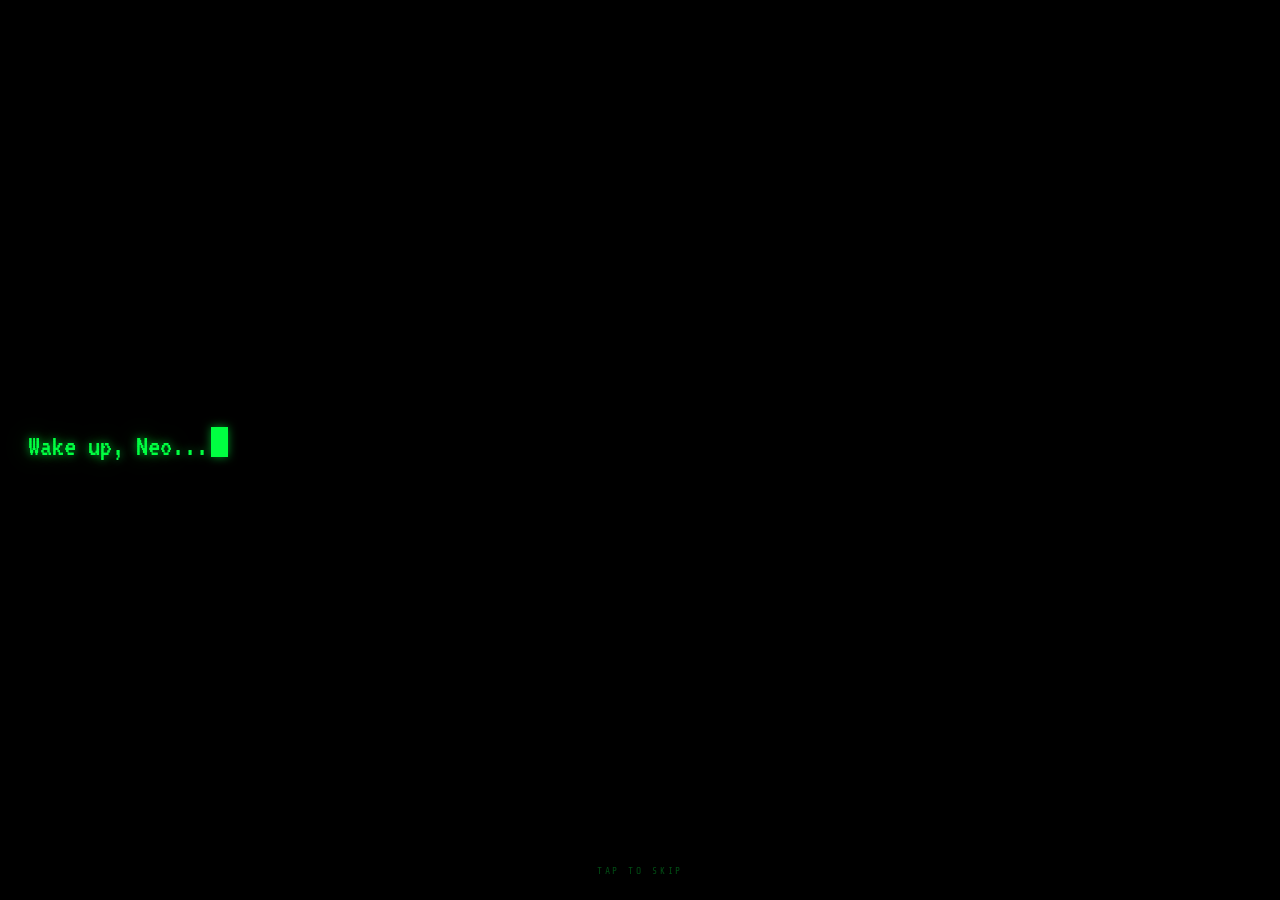
==== commit 7d344390: "Mission control foundation: five tabs, ticker, alerts, dock, boot - Five tabs with a sliding light a" ====
--- a/index.html
+++ b/index.html
@@ -16,9 +16,9 @@
   <meta name="format-detection" content="telephone=no" />
   <title>MATRIX // BLACKOUT</title>
   <link rel="manifest" href="/manifest.json" />
-  <meta name="description" content="Matrix Blackout: a falling-code control screen for iPhone." />
+  <meta name="description" content="Matrix Blackout: a mission-control dashboard for iPhone." />
   <meta property="og:title" content="MATRIX // BLACKOUT" />
-  <meta property="og:description" content="Matrix Blackout: a falling-code control screen for iPhone." />
+  <meta property="og:description" content="Matrix Blackout: a mission-control dashboard for iPhone." />
   <meta property="og:type" content="website" />
   <meta property="og:image" content="/icon-512.png" />
   <meta name="twitter:card" content="summary" />
@@ -39,27 +39,44 @@
     <div class="brand">
       <img src="/matrix-icon.svg" alt="" width="22" height="22" />
       <span class="brand-name">BLACKOUT</span>
-      <span class="net" id="net" aria-live="polite"></span>
+      <span class="brand-sub">MISSION CTRL</span>
+      <span class="sync" aria-hidden="true">SYNC</span>
+      <span class="net" id="net" aria-live="polite"><i></i><span></span></span>
     </div>
     <nav class="tabs" role="tablist" aria-label="Screens">
-      <button class="tab" role="tab" id="tab-0" aria-controls="screen-0" aria-selected="true">Basics</button>
-      <button class="tab" role="tab" id="tab-1" aria-controls="screen-1" aria-selected="false" tabindex="-1">My Sites</button>
-      <button class="tab" role="tab" id="tab-2" aria-controls="screen-2" aria-selected="false" tabindex="-1">Shortcuts</button>
+      <button class="tab" role="tab" id="tab-0" aria-controls="screen-0" aria-selected="true">Pulse</button>
+      <button class="tab" role="tab" id="tab-1" aria-controls="screen-1" aria-selected="false" tabindex="-1">Projects</button>
+      <button class="tab" role="tab" id="tab-2" aria-controls="screen-2" aria-selected="false" tabindex="-1">Data</button>
+      <button class="tab" role="tab" id="tab-3" aria-controls="screen-3" aria-selected="false" tabindex="-1">Comms</button>
+      <button class="tab" role="tab" id="tab-4" aria-controls="screen-4" aria-selected="false" tabindex="-1">AI·Tools</button>
       <span class="tab-light" aria-hidden="true"></span>
     </nav>
+    <div class="alerts" id="alerts" role="status" aria-live="polite"></div>
   </header>
 
   <main class="pager" id="pager">
-    <section class="screen" id="screen-0" role="tabpanel" aria-labelledby="tab-0"><div class="stack" id="stack-0"></div></section>
-    <section class="screen" id="screen-1" role="tabpanel" aria-labelledby="tab-1"><div class="stack" id="stack-1"></div></section>
-    <section class="screen" id="screen-2" role="tabpanel" aria-labelledby="tab-2"><div class="stack" id="stack-2"></div></section>
+    <section class="screen" id="screen-0" data-tab="pulse" role="tabpanel" aria-labelledby="tab-0"><div class="ptr"><span class="caret"></span><span>PULL TO SYNC</span></div><div class="stack"></div></section>
+    <section class="screen" id="screen-1" data-tab="projects" role="tabpanel" aria-labelledby="tab-1"><div class="ptr"><span class="caret"></span><span>PULL TO SYNC</span></div><div class="stack"></div></section>
+    <section class="screen" id="screen-2" data-tab="data" role="tabpanel" aria-labelledby="tab-2"><div class="ptr"><span class="caret"></span><span>PULL TO SYNC</span></div><div class="stack"></div></section>
+    <section class="screen" id="screen-3" data-tab="comms" role="tabpanel" aria-labelledby="tab-3"><div class="ptr"><span class="caret"></span><span>PULL TO SYNC</span></div><div class="stack"></div></section>
+    <section class="screen" id="screen-4" data-tab="tools" role="tabpanel" aria-labelledby="tab-4"><div class="ptr"><span class="caret"></span><span>PULL TO SYNC</span></div><div class="stack"></div></section>
   </main>
 
+  <div class="tape" id="tape" role="marquee" aria-label="Live ticker. Tap to pause."><div class="tape-track"></div><span class="tape-paused">PAUSED</span></div>
+  <nav class="dock" id="dock" aria-label="Pinned"></nav>
+
+  <div class="boot" id="boot" hidden><div class="boot-lines"></div><span class="boot-skip">tap to skip</span></div>
   <div class="toast" id="toast" role="status" aria-live="polite"></div>
 
   <noscript><p style="color:#35ff76;font-family:monospace;padding:16px">Blackout needs JavaScript turned on.</p></noscript>
   <script src="/themes.js"></script>
   <script src="/config.js"></script>
-  <script src="/app.js"></script>
+  <script src="/js/core.js"></script>
+  <script src="/js/pulse.js"></script>
+  <script src="/js/projects.js"></script>
+  <script src="/js/data.js"></script>
+  <script src="/js/comms.js"></script>
+  <script src="/js/tools.js"></script>
+  <script src="/js/main.js"></script>
 </body>
 </html>
--- a/app.css
+++ b/app.css
@@ -1,19 +1,22 @@
-/* BLACKOUT — home screen. Green neon on black, terminal type, code rain.
- * Layout: a fixed top bar (brand + three tabs with a sliding light) over a
- * horizontal pager of three screens; each screen scrolls on its own. */
+/* BLACKOUT — mission control. Neon green on black, monospace readouts,
+ * scanlines, code rain. Layout, top to bottom: header (brand, five tabs with
+ * a sliding light, alerts strip), the swipe pager, the ticker tape and the
+ * pinned dock. Every screen scrolls on its own. */
 :root {
   --bg: #000;
   --accent: #00ff41;
   --accent-rgb: 0, 255, 65;
-  --text: rgba(0, 255, 65, 0.82);
+  --text: rgba(0, 255, 65, 0.84);
   --dim: rgba(0, 255, 65, 0.58);
-  --faint: rgba(0, 255, 65, 0.28);
+  --faint: rgba(0, 255, 65, 0.3);
   --bright: #d4ffe4;
-  --red: #ff3b3b;
+  --warn: #ffd23f;
+  --bad: #ff3b4e;
+  --info: #39d8ff;
   --panel: rgba(0, 9, 3, 0.86);
-  --line: rgba(0, 255, 65, 0.32);
+  --line: rgba(0, 255, 65, 0.3);
   --glow: 0 0 10px rgba(0, 255, 65, 0.55);
-  --text-glow: 0 0 12px rgba(0, 255, 65, 0.7), 0 0 28px rgba(0, 255, 65, 0.3);
+  --text-glow: 0 0 10px rgba(0, 255, 65, 0.7), 0 0 26px rgba(0, 255, 65, 0.28);
   --mono: "Share Tech Mono", ui-monospace, "Courier New", monospace;
   --display: "VT323", "Share Tech Mono", ui-monospace, monospace;
   --ease: cubic-bezier(0.2, 0.8, 0.2, 1);
@@ -21,6 +24,8 @@
   --safe-b: env(safe-area-inset-bottom, 0px);
   --safe-l: env(safe-area-inset-left, 0px);
   --safe-r: env(safe-area-inset-right, 0px);
+  --gut-l: calc(var(--safe-l) + 12px);
+  --gut-r: calc(var(--safe-r) + 12px);
   color-scheme: dark;
 }
 
@@ -31,71 +36,97 @@
   display: flex; flex-direction: column;
   overflow: hidden; overscroll-behavior: none;
   color: var(--text);
-  font: 15px/1.4 var(--mono);
+  font: 14px/1.4 var(--mono);
   -webkit-font-smoothing: antialiased;
   -webkit-text-size-adjust: 100%;
   -webkit-user-select: none; user-select: none;
 }
-button { font: inherit; color: inherit; }
+button, input { font: inherit; color: inherit; }
 a { color: inherit; text-decoration: none; }
 [hidden] { display: none !important; }
 
-/* ---------- Background ---------- */
-#rain { position: fixed; inset: 0; width: 100%; height: 100%; z-index: 0; opacity: 0.32; pointer-events: none; }
+/* ---------- Background: rain + scanlines + vignette ---------- */
+#rain { position: fixed; inset: 0; width: 100%; height: 100%; z-index: 0; opacity: 0.2; pointer-events: none; transition: opacity 0.6s; }
+#rain.flood { z-index: 40; opacity: 0.95; }
 #scan {
-  position: fixed; inset: 0; z-index: 0; pointer-events: none;
-  background: repeating-linear-gradient(0deg, rgba(0, 0, 0, 0.22) 0 1px, transparent 1px 3px),
-    radial-gradient(ellipse at center, transparent 55%, rgba(0, 0, 0, 0.75) 100%);
-}
-
-/* ---------- Top bar ---------- */
+  position: fixed; inset: 0; z-index: 30; pointer-events: none;
+  background: repeating-linear-gradient(0deg, rgba(0, 0, 0, 0.18) 0 1px, transparent 1px 3px),
+    radial-gradient(ellipse at center, transparent 60%, rgba(0, 0, 0, 0.6) 100%);
+}
+#scan::after {
+  /* a slow bright band rolling down, like an old CRT */
+  content: ""; position: absolute; left: 0; right: 0; height: 120px; top: -120px;
+  background: linear-gradient(transparent, rgba(var(--accent-rgb), 0.035), transparent);
+  animation: roll 9s linear infinite;
+}
+@keyframes roll { to { transform: translateY(calc(100vh + 120px)); } }
+
+/* ---------- Header ---------- */
 .top {
-  position: relative; z-index: 2; flex: none;
-  padding: calc(var(--safe-t) + 8px) calc(var(--safe-r) + 12px) 10px calc(var(--safe-l) + 12px);
-  background: linear-gradient(#000 60%, rgba(0, 0, 0, 0.82));
-  border-bottom: 1px solid rgba(var(--accent-rgb), 0.16);
-}
-.brand { display: flex; align-items: center; gap: 8px; max-width: 560px; margin: 0 auto 8px; }
+  position: relative; z-index: 3; flex: none;
+  padding: calc(var(--safe-t) + 6px) var(--gut-r) 0 var(--gut-l);
+  background: linear-gradient(#000 70%, rgba(0, 0, 0, 0.85));
+}
+.brand { display: flex; align-items: center; gap: 8px; max-width: 640px; margin: 0 auto 6px; }
 .brand img { display: block; filter: drop-shadow(0 0 6px rgba(var(--accent-rgb), 0.6)); }
-.brand-name { font: 1.5rem/1 var(--display); color: var(--accent); letter-spacing: 0.12em; text-shadow: var(--text-glow); }
-.net { margin-left: auto; font-size: 0.66rem; letter-spacing: 0.16em; color: var(--dim); }
-.net::before { content: ""; display: inline-block; width: 7px; height: 7px; margin-right: 6px; border-radius: 50%; background: var(--accent); box-shadow: var(--glow); vertical-align: 1px; }
-.net.off { color: var(--red); }
-.net.off::before { background: var(--red); box-shadow: 0 0 8px var(--red); }
+.brand-name { font: 1.45rem/1 var(--display); color: var(--accent); letter-spacing: 0.12em; text-shadow: var(--text-glow); }
+.brand-sub { font-size: 0.56rem; letter-spacing: 0.22em; color: var(--faint); align-self: flex-end; padding-bottom: 3px; }
+.sync { margin-left: auto; font-size: 0.56rem; letter-spacing: 0.2em; color: var(--info); opacity: 0; transition: opacity 0.2s; }
+.busy .sync { opacity: 1; animation: blink 0.8s steps(2) infinite; }
+.net { display: flex; align-items: center; gap: 5px; font-size: 0.6rem; letter-spacing: 0.16em; color: var(--dim); }
+.net i { width: 7px; height: 7px; border-radius: 50%; background: var(--accent); box-shadow: var(--glow); animation: pulse 2.4s ease-in-out infinite; }
+.net.off { color: var(--bad); }
+.net.off i { background: var(--bad); box-shadow: 0 0 8px var(--bad); }
 
 .tabs {
   position: relative;
-  display: grid; grid-template-columns: repeat(3, 1fr);
-  max-width: 560px; margin: 0 auto; padding: 4px;
-  border: 1px solid var(--line); border-radius: 12px;
-  background: rgba(0, 14, 4, 0.9);
+  display: grid; grid-template-columns: repeat(5, 1fr);
+  max-width: 640px; margin: 0 auto; padding: 3px;
+  border: 1px solid var(--line); border-radius: 10px;
+  background: rgba(0, 14, 4, 0.92);
+  box-shadow: inset 0 0 14px rgba(var(--accent-rgb), 0.06);
 }
 .tab {
   position: relative; z-index: 1;
-  min-width: 0; min-height: 40px; padding: 0 4px;
-  border: 0; border-radius: 9px; background: none; cursor: pointer;
-  color: var(--dim); font-size: 0.8rem; letter-spacing: 0.1em; text-transform: uppercase;
-  white-space: nowrap; overflow: hidden; text-overflow: ellipsis;
+  min-width: 0; min-height: 38px; padding: 0 2px;
+  border: 0; border-radius: 7px; background: none; cursor: pointer;
+  color: var(--dim); font-size: 0.66rem; letter-spacing: 0.06em; text-transform: uppercase;
+  white-space: nowrap; overflow: hidden; text-overflow: clip;
   transition: color 0.25s, text-shadow 0.25s;
 }
 .tab[aria-selected="true"] { color: var(--bright); text-shadow: var(--text-glow); }
 .tab:focus-visible { outline: 1px dashed var(--accent); outline-offset: -3px; }
-/* The light: one third wide, moved by --pos (0..2, set while swiping). */
+/* The light: one fifth wide, moved by --pos (0..4, set while swiping). */
 .tab-light {
-  position: absolute; z-index: 0; top: 4px; bottom: 4px; left: 4px;
-  width: calc((100% - 8px) / 3);
+  position: absolute; z-index: 0; top: 3px; bottom: 3px; left: 3px;
+  width: calc((100% - 6px) / 5);
   transform: translateX(calc(var(--pos, 0) * 100%));
-  border-radius: 9px;
-  background: radial-gradient(ellipse at 50% 120%, rgba(var(--accent-rgb), 0.35), rgba(var(--accent-rgb), 0.08) 70%);
-  border: 1px solid rgba(var(--accent-rgb), 0.7);
-  box-shadow: 0 0 14px rgba(var(--accent-rgb), 0.45), inset 0 0 12px rgba(var(--accent-rgb), 0.2);
-  will-change: transform;
-  pointer-events: none;
+  border-radius: 7px;
+  background: radial-gradient(ellipse at 50% 130%, rgba(var(--accent-rgb), 0.4), rgba(var(--accent-rgb), 0.06) 70%);
+  border: 1px solid rgba(var(--accent-rgb), 0.75);
+  box-shadow: 0 0 14px rgba(var(--accent-rgb), 0.5), inset 0 0 10px rgba(var(--accent-rgb), 0.22);
+  will-change: transform; pointer-events: none;
 }
 .tab-light::after {
-  content: ""; position: absolute; left: 22%; right: 22%; bottom: -5px; height: 2px; border-radius: 2px;
+  content: ""; position: absolute; left: 20%; right: 20%; bottom: -4px; height: 2px; border-radius: 2px;
   background: var(--accent); box-shadow: 0 0 8px var(--accent), 0 0 18px var(--accent);
 }
+
+.alerts {
+  display: flex; align-items: center; gap: 8px;
+  max-width: 640px; margin: 6px auto 0; padding: 3px 8px; min-height: 22px;
+  font-size: 0.62rem; letter-spacing: 0.14em; color: var(--faint);
+  white-space: nowrap; overflow: hidden;
+  border-top: 1px solid rgba(var(--accent-rgb), 0.12);
+}
+.alerts span { overflow: hidden; text-overflow: ellipsis; }
+.alerts.on {
+  cursor: pointer; color: #ffe1e4; border: 1px solid var(--bad); border-radius: 6px;
+  background: rgba(255, 30, 60, 0.18); box-shadow: 0 0 16px rgba(255, 59, 78, 0.45);
+  animation: alarm 1.6s ease-in-out infinite;
+}
+.alerts.on b { color: var(--bad); font-weight: 400; text-shadow: 0 0 8px var(--bad); flex: none; }
+@keyframes alarm { 50% { background: rgba(255, 30, 60, 0.32); box-shadow: 0 0 26px rgba(255, 59, 78, 0.7); } }
 
 /* ---------- Pager ---------- */
 .pager {
@@ -111,40 +142,115 @@
 .ready .pager { opacity: 1; }
 .pager::-webkit-scrollbar { display: none; }
 .screen {
+  position: relative;
   flex: 0 0 100%; width: 100%; min-width: 0; height: 100%;
   overflow-x: hidden; overflow-y: auto;
   overscroll-behavior-y: contain;
   scroll-snap-align: start; scroll-snap-stop: always;
   -webkit-overflow-scrolling: touch;
-  padding: 12px calc(var(--safe-r) + 12px) calc(var(--safe-b) + 28px) calc(var(--safe-l) + 12px);
-}
-.stack { display: flex; flex-direction: column; gap: 10px; max-width: 560px; margin: 0 auto; }
+  padding: 10px var(--gut-r) 24px var(--gut-l);
+}
+.stack { display: flex; flex-direction: column; gap: 9px; max-width: 640px; margin: 0 auto; }
+
+/* Glitch on tab change: header and screens split into offset colour ghosts. */
+.glitch .pager, .glitch .tabs { animation: glitch 0.34s steps(2, end); }
+@keyframes glitch {
+  0% { transform: translate(0); filter: none; }
+  20% { transform: translate(-3px, 1px) skewX(-4deg); filter: drop-shadow(3px 0 0 rgba(255, 0, 80, 0.7)) drop-shadow(-3px 0 0 rgba(0, 220, 255, 0.7)); clip-path: inset(10% 0 30% 0); }
+  40% { transform: translate(3px, -1px); clip-path: inset(50% 0 5% 0); }
+  60% { transform: translate(-1px, 0) skewX(3deg); filter: drop-shadow(-2px 0 0 rgba(255, 0, 80, 0.6)); clip-path: none; }
+  100% { transform: none; filter: none; }
+}
+
+/* Pull-down sync */
+.ptr {
+  position: absolute; top: -34px; left: 0; right: 0; height: 30px;
+  display: flex; align-items: center; justify-content: center; gap: 6px;
+  font-size: 0.66rem; letter-spacing: 0.2em; color: var(--dim);
+  opacity: 0; transition: opacity 0.2s, transform 0.2s;
+}
+.ptr.show { opacity: 1; position: sticky; top: 0; margin: -10px 0 4px; }
+.ptr.armed { color: var(--bright); text-shadow: var(--text-glow); }
+.syncing .ptr.show { color: var(--info); }
+
+/* ---------- Ticker tape ---------- */
+.tape {
+  position: relative; z-index: 3; flex: none;
+  height: 26px; overflow: hidden; cursor: pointer;
+  border-top: 1px solid var(--line); border-bottom: 1px solid rgba(var(--accent-rgb), 0.14);
+  background: linear-gradient(90deg, #000, rgba(0, 16, 5, 0.97) 8%, rgba(0, 16, 5, 0.97) 92%, #000);
+  -webkit-mask-image: linear-gradient(90deg, transparent, #000 5%, #000 95%, transparent);
+  mask-image: linear-gradient(90deg, transparent, #000 5%, #000 95%, transparent);
+}
+.tape-track { display: flex; width: max-content; height: 100%; align-items: center; will-change: transform; }
+.tape-run { display: flex; align-items: center; flex: none; }
+.seg { display: inline-flex; align-items: center; gap: 6px; padding: 0 18px 0 0; font-size: 0.74rem; letter-spacing: 0.06em; white-space: nowrap; }
+.seg i { width: 6px; height: 6px; border-radius: 1px; transform: rotate(45deg); flex: none; }
+.seg.ok { color: var(--accent); } .seg.ok i { background: var(--accent); box-shadow: 0 0 6px var(--accent); }
+.seg.warn { color: var(--warn); } .seg.warn i { background: var(--warn); box-shadow: 0 0 6px var(--warn); }
+.seg.bad { color: var(--bad); text-shadow: 0 0 6px rgba(255, 59, 78, 0.6); } .seg.bad i { background: var(--bad); box-shadow: 0 0 6px var(--bad); }
+.seg.info { color: var(--info); } .seg.info i { background: var(--info); box-shadow: 0 0 6px var(--info); }
+.tape-paused {
+  position: absolute; right: 10px; top: 50%; transform: translateY(-50%);
+  padding: 1px 6px; border: 1px solid var(--warn); border-radius: 4px;
+  background: #000; color: var(--warn); font-size: 0.58rem; letter-spacing: 0.2em;
+  display: none;
+}
+.tape.paused .tape-paused { display: block; animation: blink 1s steps(2) infinite; }
+
+/* ---------- Pinned dock ---------- */
+.dock {
+  position: relative; z-index: 3; flex: none;
+  display: grid; grid-template-columns: repeat(6, 1fr); gap: 4px;
+  padding: 6px var(--gut-r) calc(var(--safe-b) + 6px) var(--gut-l);
+  background: rgba(0, 0, 0, 0.94);
+}
+.dock-btn {
+  position: relative;
+  display: flex; flex-direction: column; align-items: center; justify-content: center; gap: 3px;
+  min-width: 0; min-height: 50px; padding: 4px 0;
+  border: 1px solid rgba(var(--accent-rgb), 0.22); border-radius: 10px;
+  background: rgba(0, 14, 4, 0.9); cursor: pointer;
+}
+.dock-btn .key-ico { display: grid; place-items: center; color: var(--accent); }
+.dock-btn .ico { width: 22px; height: 22px; filter: drop-shadow(0 0 4px rgba(var(--accent-rgb), 0.7)); }
+.dock-btn .key-label { font-size: 0.56rem; letter-spacing: 0.04em; color: var(--dim); white-space: nowrap; overflow: hidden; text-overflow: ellipsis; max-width: 100%; }
+.dock-btn .key-tag { display: none; }
+.dock-btn.unset { border-style: dashed; }
+.dock-btn:active { transform: scale(0.94); border-color: var(--accent); box-shadow: 0 0 12px rgba(var(--accent-rgb), 0.45); }
 
 /* ---------- Drop-down card ---------- */
 .card {
-  border: 1px solid var(--line); border-radius: 12px;
+  position: relative;
+  border: 1px solid var(--line); border-radius: 10px;
   background: var(--panel);
-  box-shadow: 0 0 0 rgba(var(--accent-rgb), 0);
   transition: border-color 0.3s, box-shadow 0.3s;
 }
-.card.open { border-color: rgba(var(--accent-rgb), 0.55); box-shadow: 0 0 18px rgba(var(--accent-rgb), 0.12); }
+/* corner brackets, cockpit style */
+.card::before, .card::after {
+  content: ""; position: absolute; width: 10px; height: 10px; pointer-events: none;
+  border-color: rgba(var(--accent-rgb), 0.8); border-style: solid;
+}
+.card::before { top: -1px; left: -1px; border-width: 2px 0 0 2px; border-top-left-radius: 10px; }
+.card::after { bottom: -1px; right: -1px; border-width: 0 2px 2px 0; border-bottom-right-radius: 10px; }
+.card.open { border-color: rgba(var(--accent-rgb), 0.5); box-shadow: 0 0 18px rgba(var(--accent-rgb), 0.12), inset 0 0 24px rgba(var(--accent-rgb), 0.04); }
 .card-head {
-  display: flex; align-items: center; gap: 10px; width: 100%;
-  min-height: 54px; padding: 10px 14px;
+  display: flex; align-items: center; gap: 9px; width: 100%;
+  min-height: 50px; padding: 8px 12px;
   border: 0; background: none; cursor: pointer; text-align: left;
 }
-.card-head:focus-visible { outline: 1px dashed var(--accent); outline-offset: -4px; border-radius: 12px; }
-.card-head .ico { flex: none; width: 22px; height: 22px; color: var(--accent); filter: drop-shadow(0 0 4px rgba(var(--accent-rgb), 0.6)); }
-.card-title { flex: none; color: var(--accent); font-size: 0.86rem; letter-spacing: 0.14em; text-transform: uppercase; }
+.card-head:focus-visible { outline: 1px dashed var(--accent); outline-offset: -4px; border-radius: 10px; }
+.card-head > .ico { flex: none; width: 20px; height: 20px; color: var(--accent); filter: drop-shadow(0 0 4px rgba(var(--accent-rgb), 0.6)); }
+.card-title { flex: none; color: var(--accent); font-size: 0.78rem; letter-spacing: 0.16em; text-transform: uppercase; }
 .card-sum {
   flex: 1; min-width: 0; text-align: right;
-  color: var(--bright); font: 1.25rem/1 var(--display);
+  color: var(--bright); font: 1.2rem/1 var(--display);
   white-space: nowrap; overflow: hidden; text-overflow: ellipsis;
   transition: color 0.25s;
 }
 .card.open .card-sum { color: var(--faint); }
 .chev {
-  flex: none; width: 9px; height: 9px; margin: 0 2px 4px 2px;
+  flex: none; width: 8px; height: 8px; margin: 0 2px 4px 2px;
   border-right: 2px solid var(--accent); border-bottom: 2px solid var(--accent);
   transform: rotate(45deg); transition: transform 0.3s var(--ease);
 }
@@ -153,140 +259,138 @@
 .card-body { display: grid; grid-template-rows: 0fr; transition: grid-template-rows 0.34s var(--ease); }
 .card.open .card-body { grid-template-rows: 1fr; }
 .card-clip { min-height: 0; overflow: hidden; }
-.card-pad {
-  padding: 2px 14px 14px;
-  opacity: 0; transform: translateY(-6px);
-  transition: opacity 0.25s, transform 0.34s var(--ease);
-}
+.card-pad { padding: 0 12px 10px; opacity: 0; transform: translateY(-6px); transition: opacity 0.25s, transform 0.34s var(--ease); }
 .card.open .card-pad { opacity: 1; transform: none; }
+.card-foot {
+  margin: 0 12px; padding: 6px 0 9px; border-top: 1px dashed rgba(var(--accent-rgb), 0.14);
+  font-size: 0.6rem; letter-spacing: 0.14em; color: var(--faint); text-transform: uppercase;
+}
+
+/* Status LEDs */
+.led { flex: none; width: 7px; height: 7px; border-radius: 50%; background: rgba(var(--accent-rgb), 0.2); }
+.led.ok { background: var(--accent); box-shadow: 0 0 7px var(--accent); animation: pulse 2.4s ease-in-out infinite; }
+.led.warn { background: var(--warn); box-shadow: 0 0 7px var(--warn); }
+.led.bad { background: var(--bad); box-shadow: 0 0 8px var(--bad); animation: pulse 0.9s ease-in-out infinite; }
+.led.idle { animation: blink 1s steps(2) infinite; }
+@keyframes pulse { 50% { opacity: 0.45; } }
+@keyframes blink { 50% { opacity: 0; } }
+
+/* Live numbers flicker and flare when they change */
+.tick { animation: flicker 0.6s steps(6, end); }
+@keyframes flicker {
+  0% { opacity: 0.2; text-shadow: 0 0 18px var(--accent); }
+  20% { opacity: 1; }
+  35% { opacity: 0.4; }
+  50% { opacity: 1; color: #fff; text-shadow: 0 0 22px var(--accent), 0 0 40px var(--accent); }
+  100% { opacity: 1; }
+}
 
 /* ---------- Shared bits ---------- */
 .ico { width: 20px; height: 20px; fill: none; stroke: currentColor; stroke-width: 1.6; stroke-linecap: round; stroke-linejoin: round; }
-.kv { display: flex; justify-content: space-between; gap: 12px; padding: 7px 0; border-bottom: 1px dashed rgba(var(--accent-rgb), 0.14); }
-.kv span { color: var(--dim); }
-.kv b { font-weight: 400; color: var(--bright); text-align: right; overflow-wrap: anywhere; }
-.bar { height: 6px; margin: 2px 0 6px; border-radius: 3px; background: rgba(var(--accent-rgb), 0.12); overflow: hidden; }
+.kv { display: flex; justify-content: space-between; gap: 12px; padding: 6px 0; border-bottom: 1px dashed rgba(var(--accent-rgb), 0.12); }
+.kv span { color: var(--dim); font-size: 0.82rem; }
+.kv b { font-weight: 400; color: var(--bright); text-align: right; overflow-wrap: anywhere; font-variant-numeric: tabular-nums; }
+.bar { height: 5px; margin: 3px 0 6px; border-radius: 3px; background: rgba(var(--accent-rgb), 0.12); overflow: hidden; }
 .bar i { display: block; height: 100%; border-radius: 3px; background: var(--accent); box-shadow: var(--glow); transition: width 0.6s var(--ease); }
-.note { margin: 8px 0 4px; color: var(--dim); font-size: 0.82rem; }
-.btns { display: flex; flex-wrap: wrap; gap: 8px; margin-top: 12px; }
+.note { margin: 8px 0 4px; color: var(--dim); font-size: 0.8rem; }
+.btns { display: flex; flex-wrap: wrap; gap: 7px; margin-top: 10px; }
 .btn {
   display: inline-flex; align-items: center; justify-content: center; gap: 6px;
-  min-height: 40px; padding: 0 14px;
-  border: 1px solid var(--accent); border-radius: 9px;
+  min-height: 38px; padding: 0 12px;
+  border: 1px solid var(--accent); border-radius: 8px;
   background: rgba(var(--accent-rgb), 0.1); color: var(--bright);
-  font-size: 0.84rem; letter-spacing: 0.05em; cursor: pointer;
-}
-.btn .ico { width: 17px; height: 17px; color: var(--accent); }
+  font-size: 0.78rem; letter-spacing: 0.06em; cursor: pointer;
+}
+.btn .ico { width: 16px; height: 16px; color: var(--accent); }
 .btn.ghost { border-color: var(--line); background: none; color: var(--text); }
-.btn.small { min-height: 34px; padding: 0 10px; }
 .btn:active, .icon-btn:active { transform: scale(0.97); background: rgba(var(--accent-rgb), 0.22); }
 .tag {
-  display: inline-block; padding: 1px 6px; border: 1px dashed var(--faint); border-radius: 5px;
-  color: var(--dim); font-size: 0.62rem; letter-spacing: 0.14em; text-transform: uppercase;
-}
-.ph { padding: 12px; margin-top: 8px; border: 1px dashed var(--faint); border-radius: 10px; background: rgba(var(--accent-rgb), 0.03); }
+  display: inline-block; padding: 1px 6px; border: 1px dashed var(--faint); border-radius: 4px;
+  color: var(--dim); font-size: 0.58rem; letter-spacing: 0.14em; text-transform: uppercase;
+}
+.ph { padding: 10px 12px; margin-top: 8px; border: 1px dashed var(--faint); border-radius: 8px; background: rgba(var(--accent-rgb), 0.03); }
 .ph b { display: block; margin: 6px 0 2px; color: var(--bright); font-weight: 400; }
-.ph p { margin: 0; color: var(--dim); font-size: 0.82rem; }
-
-/* ---------- Clock and date ---------- */
-.clock { display: flex; align-items: baseline; justify-content: center; gap: 2px; color: var(--bright); text-shadow: var(--text-glow); font-family: var(--display); font-variant-numeric: tabular-nums; }
-.clock-hm { font-size: 5rem; line-height: 0.95; }
-.clock-s { font-size: 2rem; color: var(--accent); }
-.clock-ap { font-size: 1.4rem; margin-left: 6px; color: var(--dim); }
-.clock-zone { text-align: center; color: var(--dim); font-size: 0.8rem; margin: 2px 0 6px; }
-.date-big { font: 2.6rem/1 var(--display); color: var(--bright); text-shadow: var(--text-glow); }
-.date-sub { color: var(--accent); margin: 2px 0 6px; letter-spacing: 0.06em; }
-
-/* ---------- Weather ---------- */
-.wx-place { color: var(--dim); font-size: 0.82rem; letter-spacing: 0.06em; }
-.wx-now { display: flex; align-items: center; gap: 12px; margin: 6px 0 4px; }
-.wx-now .ico { width: 44px; height: 44px; color: var(--accent); filter: drop-shadow(0 0 6px rgba(var(--accent-rgb), 0.6)); }
-.wx-temp { font: 3.6rem/1 var(--display); color: var(--bright); text-shadow: var(--text-glow); }
-.wx-cond { display: flex; flex-direction: column; color: var(--dim); font-size: 0.82rem; }
-.wx-cond b { color: var(--accent); font-weight: 400; font-size: 1rem; }
-.wx-grid { display: grid; grid-template-columns: 1fr 1fr; column-gap: 14px; }
-.wx-days { list-style: none; margin: 10px 0 0; padding: 0; }
-.wx-days li { display: grid; grid-template-columns: 2.6em 22px 1fr auto auto; align-items: center; gap: 8px; padding: 6px 0; border-top: 1px dashed rgba(var(--accent-rgb), 0.14); }
-.wx-days .d { color: var(--accent); }
-.wx-days .ico { color: var(--accent); }
-.wx-days .c { color: var(--dim); font-size: 0.8rem; white-space: nowrap; overflow: hidden; text-overflow: ellipsis; }
-.wx-days .p { color: var(--dim); font-size: 0.76rem; }
-.wx-days .t { color: var(--bright); font-variant-numeric: tabular-nums; }
-.wx-status { margin-top: 8px; color: var(--faint); font-size: 0.72rem; }
-
-/* ---------- Calendar ---------- */
-.cal-head { display: flex; align-items: center; justify-content: space-between; margin-bottom: 6px; }
-.cal-title { color: var(--bright); font: 1.6rem/1 var(--display); font-weight: 400; text-shadow: var(--text-glow); }
-.icon-btn { width: 40px; height: 40px; border: 1px solid var(--line); border-radius: 9px; background: none; color: var(--accent); font-size: 1.4rem; line-height: 1; cursor: pointer; }
-.cal { display: grid; grid-template-columns: repeat(7, 1fr); gap: 3px; text-align: center; font-variant-numeric: tabular-nums; }
-.cal .dow { color: var(--faint); font-size: 0.72rem; padding: 4px 0; }
-.cal .day { padding: 7px 0; border-radius: 7px; color: var(--text); }
-.cal .today { background: var(--accent); color: #001a07; box-shadow: var(--glow); font-weight: 700; }
-
-/* ---------- Activity placeholder rings ---------- */
-.rings { position: relative; width: 84px; height: 84px; margin: 4px auto 0; }
-.rings i { position: absolute; border-radius: 50%; border: 7px solid rgba(var(--accent-rgb), 0.14); border-top-color: rgba(var(--accent-rgb), 0.5); }
-.rings i:nth-child(1) { inset: 0; }
-.rings i:nth-child(2) { inset: 10px; border-top-color: rgba(var(--accent-rgb), 0.38); }
-.rings i:nth-child(3) { inset: 20px; border-top-color: rgba(var(--accent-rgb), 0.26); }
-
-/* ---------- My Sites ---------- */
-.sites { list-style: none; margin: 0; padding: 0; display: flex; flex-direction: column; gap: 8px; }
-.site {
-  display: flex; align-items: center; gap: 12px; width: 100%;
-  min-height: 64px; padding: 10px 12px;
-  border: 1px solid var(--line); border-radius: 11px;
-  background: rgba(var(--accent-rgb), 0.04); text-align: left; cursor: pointer;
-  transition: border-color 0.2s, background 0.2s, transform 0.1s;
-}
-.site:active { transform: scale(0.985); background: rgba(var(--accent-rgb), 0.14); border-color: var(--accent); }
-.site.unset { border-style: dashed; border-color: var(--faint); }
-.tile { flex: none; display: grid; place-items: center; width: 42px; height: 42px; border-radius: 10px; border: 1px solid var(--line); background: rgba(0, 20, 6, 0.9); color: var(--accent); }
-.tile .ico { width: 24px; height: 24px; filter: drop-shadow(0 0 4px rgba(var(--accent-rgb), 0.6)); }
-.unset .tile { color: var(--dim); }
-.site-text { flex: 1; min-width: 0; display: flex; flex-direction: column; }
-.site-text b { color: var(--bright); font-weight: 400; font-size: 1.02rem; }
-.site-text small { color: var(--dim); font-size: 0.78rem; }
-.site-text i { font-style: normal; color: var(--faint); font-size: 0.72rem; white-space: nowrap; overflow: hidden; text-overflow: ellipsis; }
-.unset .site-text i { white-space: normal; }
-.go { flex: none; color: var(--accent); font-size: 1.5rem; }
-
-/* ---------- Shortcuts ---------- */
-.keys { display: grid; grid-template-columns: repeat(auto-fill, minmax(96px, 1fr)); gap: 8px; }
+.ph p { margin: 0; color: var(--dim); font-size: 0.78rem; overflow-wrap: anywhere; }
+.loading { padding: 12px 0; color: var(--dim); font-size: 0.78rem; letter-spacing: 0.2em; }
+.caret { display: inline-block; width: 0.55em; height: 1em; margin-left: 3px; vertical-align: -2px; background: var(--accent); box-shadow: var(--glow); animation: blink 1s steps(2) infinite; }
+.big { font: 2.6rem/1 var(--display); color: var(--bright); text-shadow: var(--text-glow); font-variant-numeric: tabular-nums; }
+.label { font-size: 0.6rem; letter-spacing: 0.2em; color: var(--dim); text-transform: uppercase; }
+.ok-t { color: var(--accent); } .warn-t { color: var(--warn); } .bad-t { color: var(--bad); } .info-t { color: var(--info); }
+
+/* Readout grid: small labelled numbers, trading-floor dense */
+.readouts { display: grid; grid-template-columns: repeat(auto-fill, minmax(92px, 1fr)); gap: 6px; margin: 6px 0; }
+.ro { padding: 7px 8px; border: 1px solid rgba(var(--accent-rgb), 0.18); border-radius: 7px; background: rgba(0, 0, 0, 0.45); min-width: 0; }
+.ro b { display: block; font: 1.5rem/1.05 var(--display); color: var(--bright); text-shadow: var(--text-glow); font-weight: 400; white-space: nowrap; overflow: hidden; text-overflow: ellipsis; }
+.ro span { display: block; font-size: 0.56rem; letter-spacing: 0.16em; color: var(--dim); text-transform: uppercase; white-space: nowrap; overflow: hidden; text-overflow: ellipsis; }
+.ro .spark { margin-top: 4px; }
+
+/* Charts */
+.spark { display: block; width: 100%; height: 30px; overflow: visible; }
+.spark-line { fill: none; stroke: var(--accent); stroke-width: 1.5; vector-effect: non-scaling-stroke; filter: drop-shadow(0 0 3px rgba(var(--accent-rgb), 0.8)); }
+.spark-fill { fill: rgba(var(--accent-rgb), 0.12); }
+.spark-dot { fill: var(--bright); }
+.gauge { position: relative; width: 116px; text-align: center; }
+.gauge svg { display: block; width: 116px; height: 116px; }
+.gauge circle { fill: none; stroke-width: 5; stroke-linecap: round; }
+.g-track { stroke: rgba(var(--accent-rgb), 0.12); }
+.g-val { stroke: var(--accent); filter: drop-shadow(0 0 4px var(--accent)); transition: stroke-dasharray 0.8s var(--ease); }
+.gauge.warn .g-val { stroke: var(--warn); filter: drop-shadow(0 0 4px var(--warn)); }
+.gauge.bad .g-val { stroke: var(--bad); filter: drop-shadow(0 0 4px var(--bad)); }
+.g-num { position: absolute; left: 0; right: 0; top: 38px; font: 1.6rem/1 var(--display); font-weight: 400; color: var(--bright); text-shadow: var(--text-glow); }
+.g-label { position: absolute; left: 0; right: 0; top: 66px; font-size: 0.56rem; letter-spacing: 0.16em; color: var(--dim); text-transform: uppercase; }
+.area { display: block; width: 100%; height: auto; overflow: visible; }
+.area .grid { stroke: rgba(var(--accent-rgb), 0.1); stroke-dasharray: 2 4; }
+.area-fill { fill: rgba(var(--accent-rgb), 0.14); }
+.area-line { fill: none; stroke: var(--accent); stroke-width: 2; filter: drop-shadow(0 0 4px rgba(var(--accent-rgb), 0.9)); }
+.area-dot { fill: #000; stroke: var(--bright); stroke-width: 1.5; }
+.area-label { fill: var(--dim); font: 10px var(--mono); letter-spacing: 0.08em; }
+
+/* Big buttons (comms, tools, automations) */
+.keys { display: grid; grid-template-columns: repeat(auto-fill, minmax(92px, 1fr)); gap: 7px; }
 .key {
   position: relative;
-  display: flex; flex-direction: column; align-items: center; justify-content: center; gap: 8px;
-  min-height: 104px; padding: 22px 6px 12px;
-  border: 1px solid var(--line); border-radius: 14px;
-  background: radial-gradient(ellipse at 50% 0%, rgba(var(--accent-rgb), 0.12), rgba(0, 12, 4, 0.9) 70%);
+  display: flex; flex-direction: column; align-items: center; justify-content: center; gap: 7px;
+  min-height: 98px; padding: 20px 6px 10px;
+  border: 1px solid var(--line); border-radius: 12px;
+  background: radial-gradient(ellipse at 50% 0%, rgba(var(--accent-rgb), 0.12), rgba(0, 12, 4, 0.92) 70%);
   cursor: pointer; text-align: center;
   transition: border-color 0.2s, box-shadow 0.2s, transform 0.1s;
 }
 .key:active { transform: scale(0.96); border-color: var(--accent); box-shadow: 0 0 16px rgba(var(--accent-rgb), 0.4); }
-.key-ico { display: grid; place-items: center; width: 44px; height: 44px; border-radius: 12px; border: 1px solid rgba(var(--accent-rgb), 0.5); color: var(--accent); background: rgba(0, 0, 0, 0.6); box-shadow: inset 0 0 10px rgba(var(--accent-rgb), 0.15); }
-.key-ico .ico { width: 26px; height: 26px; filter: drop-shadow(0 0 4px rgba(var(--accent-rgb), 0.7)); }
-.key-label { color: var(--bright); font-size: 0.86rem; line-height: 1.15; }
-.key-tag { position: absolute; top: 6px; right: 6px; font-size: 0.54rem; letter-spacing: 0.1em; text-transform: uppercase; color: var(--dim); }
+.key .key-ico { display: grid; place-items: center; width: 44px; height: 44px; border-radius: 11px; border: 1px solid rgba(var(--accent-rgb), 0.5); color: var(--accent); background: rgba(0, 0, 0, 0.6); box-shadow: inset 0 0 10px rgba(var(--accent-rgb), 0.15); }
+.key .key-ico .ico { width: 26px; height: 26px; filter: drop-shadow(0 0 4px rgba(var(--accent-rgb), 0.7)); }
+.key-label { color: var(--bright); font-size: 0.8rem; line-height: 1.15; }
+.key-tag { position: absolute; top: 5px; right: 6px; font-size: 0.5rem; letter-spacing: 0.1em; text-transform: uppercase; color: var(--dim); }
 .key.unset { border-style: dashed; border-color: var(--faint); background: rgba(0, 10, 3, 0.8); }
 .key.unset .key-ico { border-style: dashed; color: var(--dim); }
 .key.unset .key-label { color: var(--dim); }
 
+/* ---------- Boot sequence ---------- */
+.boot {
+  position: fixed; inset: 0; z-index: 50;
+  display: flex; flex-direction: column; justify-content: center;
+  padding: calc(var(--safe-t) + 20px) calc(var(--safe-r) + 28px) calc(var(--safe-b) + 20px) calc(var(--safe-l) + 28px);
+  background: #000; cursor: pointer;
+  transition: opacity 0.6s;
+}
+.boot.out { opacity: 0; pointer-events: none; }
+.boot-lines { font: 1.9rem/1.3 var(--display); color: var(--accent); text-shadow: var(--text-glow); }
+.boot-lines p { margin: 0 0 6px; }
+.boot-skip { position: absolute; left: 0; right: 0; bottom: calc(var(--safe-b) + 22px); text-align: center; font-size: 0.6rem; letter-spacing: 0.3em; color: var(--faint); text-transform: uppercase; }
+
 /* ---------- Toast ---------- */
 .toast {
-  position: fixed; z-index: 5;
-  left: calc(var(--safe-l) + 14px); right: calc(var(--safe-r) + 14px); bottom: calc(var(--safe-b) + 14px);
-  max-width: 520px; margin: 0 auto; padding: 12px 14px;
-  border: 1px solid var(--accent); border-radius: 12px;
-  background: rgba(0, 12, 4, 0.96); color: var(--bright); font-size: 0.86rem;
+  position: fixed; z-index: 45;
+  left: calc(var(--safe-l) + 14px); right: calc(var(--safe-r) + 14px); bottom: calc(var(--safe-b) + 96px);
+  max-width: 520px; margin: 0 auto; padding: 11px 13px;
+  border: 1px solid var(--accent); border-radius: 10px;
+  background: rgba(0, 12, 4, 0.97); color: var(--bright); font-size: 0.82rem;
   box-shadow: 0 0 22px rgba(var(--accent-rgb), 0.3);
   opacity: 0; transform: translateY(14px); pointer-events: none;
   transition: opacity 0.25s, transform 0.3s var(--ease);
 }
 .toast.show { opacity: 1; transform: none; }
 
-@media (min-width: 700px) {
-  .clock-hm { font-size: 6rem; }
-}
 @media (prefers-reduced-motion: reduce) {
-  *, *::before, *::after { transition-duration: 0.01ms !important; }
-}
+  *, *::before, *::after { animation-duration: 0.01ms !important; animation-iteration-count: 1 !important; transition-duration: 0.01ms !important; }
+}
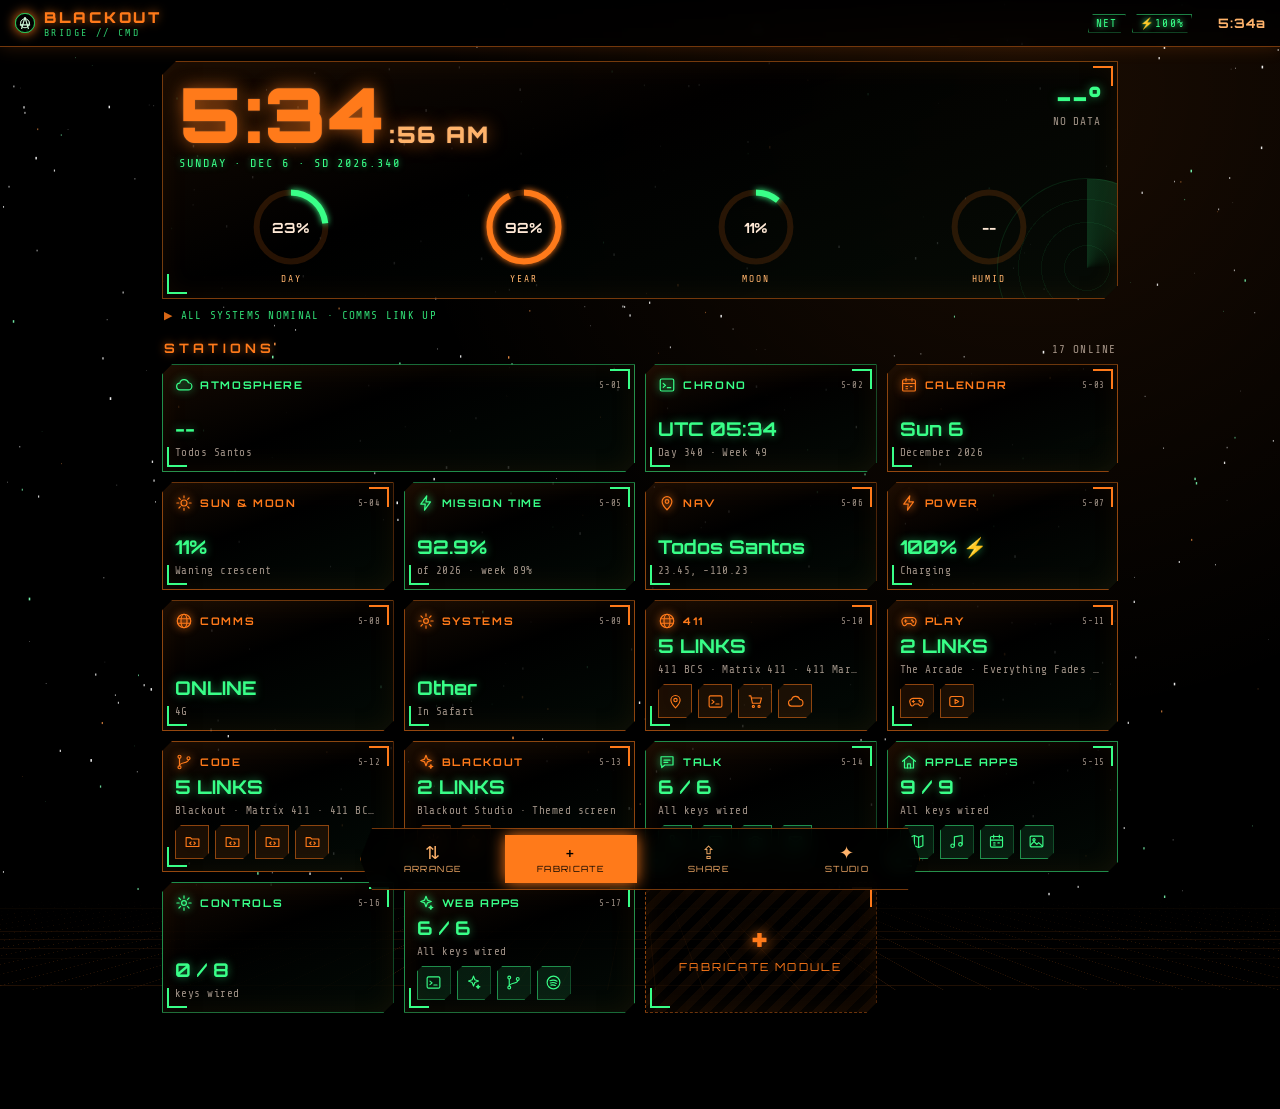
==== commit f8c8971a: "Rebuild the home screen as BLACKOUT // BRIDGE with a module fabricator One screen, styled as a space" ====
--- a/index.html
+++ b/index.html
@@ -6,7 +6,7 @@
     // Studio links (/#c=...) were made for the themed one-page screen: send them there.
     if (location.hash.indexOf("#c=") === 0) location.replace("/screen" + location.hash);
   </script>
-  <meta name="viewport" content="width=device-width, initial-scale=1, maximum-scale=1, minimum-scale=1, user-scalable=no, viewport-fit=cover" />
+  <meta name="viewport" content="width=device-width, initial-scale=1, viewport-fit=cover" />
   <meta name="theme-color" content="#000000" />
   <meta name="robots" content="noindex, nofollow" />
   <meta name="apple-mobile-web-app-capable" content="yes" />
@@ -14,11 +14,11 @@
   <meta name="apple-mobile-web-app-status-bar-style" content="black-translucent" />
   <meta name="apple-mobile-web-app-title" content="Blackout" />
   <meta name="format-detection" content="telephone=no" />
-  <title>MATRIX // BLACKOUT</title>
+  <title>BLACKOUT // BRIDGE</title>
   <link rel="manifest" href="/manifest.json" />
-  <meta name="description" content="Matrix Blackout: a mission-control dashboard for iPhone." />
-  <meta property="og:title" content="MATRIX // BLACKOUT" />
-  <meta property="og:description" content="Matrix Blackout: a mission-control dashboard for iPhone." />
+  <meta name="description" content="Blackout Bridge: a spaceship-bridge control center for your phone. Build your own modules right on the screen." />
+  <meta property="og:title" content="BLACKOUT // BRIDGE" />
+  <meta property="og:description" content="A spaceship-bridge control center for your phone. Build your own modules right on the screen." />
   <meta property="og:type" content="website" />
   <meta property="og:image" content="/icon-512.png" />
   <meta name="twitter:card" content="summary" />
@@ -28,55 +28,62 @@
   <link rel="apple-touch-icon" href="/apple-touch-icon.png" />
   <link rel="preconnect" href="https://fonts.googleapis.com" />
   <link rel="preconnect" href="https://fonts.gstatic.com" crossorigin />
-  <link href="https://fonts.googleapis.com/css2?family=Share+Tech+Mono&family=VT323&display=swap" rel="stylesheet" />
+  <link href="https://fonts.googleapis.com/css2?family=Orbitron:wght@500;700;900&family=Share+Tech+Mono&display=swap" rel="stylesheet" />
   <link rel="stylesheet" href="/app.css" />
 </head>
 <body>
-  <canvas id="rain" aria-hidden="true"></canvas>
-  <div id="scan" aria-hidden="true"></div>
+  <canvas id="space" aria-hidden="true"></canvas>
+  <div class="grid-floor" aria-hidden="true"></div>
+  <div class="sweep" aria-hidden="true"></div>
 
-  <header class="top">
-    <div class="brand">
+  <header class="hud-top">
+    <div class="callsign">
       <img src="/matrix-icon.svg" alt="" width="22" height="22" />
-      <span class="brand-name">BLACKOUT</span>
-      <span class="brand-sub">MISSION CTRL</span>
-      <span class="sync" aria-hidden="true">SYNC</span>
-      <span class="net" id="net" aria-live="polite"><i></i><span></span></span>
+      <div>
+        <b id="ship-name">BLACKOUT</b>
+        <small id="ship-sub">BRIDGE // CMD</small>
+      </div>
     </div>
-    <nav class="tabs" role="tablist" aria-label="Screens">
-      <button class="tab" role="tab" id="tab-0" aria-controls="screen-0" aria-selected="true">Pulse</button>
-      <button class="tab" role="tab" id="tab-1" aria-controls="screen-1" aria-selected="false" tabindex="-1">Projects</button>
-      <button class="tab" role="tab" id="tab-2" aria-controls="screen-2" aria-selected="false" tabindex="-1">Data</button>
-      <button class="tab" role="tab" id="tab-3" aria-controls="screen-3" aria-selected="false" tabindex="-1">Comms</button>
-      <button class="tab" role="tab" id="tab-4" aria-controls="screen-4" aria-selected="false" tabindex="-1">AI·Tools</button>
-      <span class="tab-light" aria-hidden="true"></span>
-    </nav>
-    <div class="alerts" id="alerts" role="status" aria-live="polite"></div>
+    <div class="hud-lights">
+      <span class="light" id="net" aria-live="polite">NET</span>
+      <span class="light" id="pwr">PWR</span>
+      <span class="hud-clock" id="hud-clock">--:--</span>
+    </div>
   </header>
 
-  <main class="pager" id="pager">
-    <section class="screen" id="screen-0" data-tab="pulse" role="tabpanel" aria-labelledby="tab-0"><div class="ptr"><span class="caret"></span><span>PULL TO SYNC</span></div><div class="stack"></div></section>
-    <section class="screen" id="screen-1" data-tab="projects" role="tabpanel" aria-labelledby="tab-1"><div class="ptr"><span class="caret"></span><span>PULL TO SYNC</span></div><div class="stack"></div></section>
-    <section class="screen" id="screen-2" data-tab="data" role="tabpanel" aria-labelledby="tab-2"><div class="ptr"><span class="caret"></span><span>PULL TO SYNC</span></div><div class="stack"></div></section>
-    <section class="screen" id="screen-3" data-tab="comms" role="tabpanel" aria-labelledby="tab-3"><div class="ptr"><span class="caret"></span><span>PULL TO SYNC</span></div><div class="stack"></div></section>
-    <section class="screen" id="screen-4" data-tab="tools" role="tabpanel" aria-labelledby="tab-4"><div class="ptr"><span class="caret"></span><span>PULL TO SYNC</span></div><div class="stack"></div></section>
+  <main class="bridge" id="bridge">
+    <section class="viewscreen panel" id="viewscreen" aria-label="Main viewscreen"></section>
+    <p class="ticker" id="ticker" aria-live="off"></p>
+    <div class="deck-head">
+      <h2>STATIONS</h2>
+      <span id="station-count"></span>
+    </div>
+    <div class="modules" id="modules"></div>
   </main>
 
-  <div class="tape" id="tape" role="marquee" aria-label="Live ticker. Tap to pause."><div class="tape-track"></div><span class="tape-paused">PAUSED</span></div>
-  <nav class="dock" id="dock" aria-label="Pinned"></nav>
+  <nav class="dock" aria-label="Bridge controls">
+    <button type="button" id="dock-edit" class="dock-btn" aria-pressed="false"><span>⇅</span>ARRANGE</button>
+    <button type="button" id="dock-fab" class="dock-btn primary"><span>+</span>FABRICATE</button>
+    <button type="button" id="dock-share" class="dock-btn"><span>⇪</span>SHARE</button>
+    <a href="/build" class="dock-btn"><span>✦</span>STUDIO</a>
+  </nav>
 
-  <div class="boot" id="boot" hidden><div class="boot-lines"></div><span class="boot-skip">tap to skip</span></div>
+  <div class="sheet-backdrop" id="sheet-backdrop" hidden></div>
+  <section class="sheet panel" id="sheet" role="dialog" aria-modal="true" aria-labelledby="sheet-title" hidden>
+    <header class="sheet-head">
+      <span class="sheet-icon" id="sheet-icon"></span>
+      <h2 id="sheet-title"></h2>
+      <div class="sheet-actions" id="sheet-actions"></div>
+      <button type="button" class="icon-btn" id="sheet-close" aria-label="Close">✕</button>
+    </header>
+    <div class="sheet-body" id="sheet-body"></div>
+  </section>
+
   <div class="toast" id="toast" role="status" aria-live="polite"></div>
 
-  <noscript><p style="color:#35ff76;font-family:monospace;padding:16px">Blackout needs JavaScript turned on.</p></noscript>
+  <noscript><p style="color:#ff7a1a;font-family:monospace;padding:16px">The bridge needs JavaScript turned on.</p></noscript>
   <script src="/themes.js"></script>
   <script src="/config.js"></script>
-  <script src="/js/core.js"></script>
-  <script src="/js/pulse.js"></script>
-  <script src="/js/projects.js"></script>
-  <script src="/js/data.js"></script>
-  <script src="/js/comms.js"></script>
-  <script src="/js/tools.js"></script>
-  <script src="/js/main.js"></script>
+  <script src="/app.js"></script>
 </body>
 </html>
--- a/app.css
+++ b/app.css
@@ -1,396 +1,582 @@
-/* BLACKOUT — mission control. Neon green on black, monospace readouts,
- * scanlines, code rain. Layout, top to bottom: header (brand, five tabs with
- * a sliding light, alerts strip), the swipe pager, the ticker tape and the
- * pinned dock. Every screen scrolls on its own. */
+/* BLACKOUT // BRIDGE — a spaceship bridge on black: neon orange structure,
+ * neon green live readouts, glowing cut-corner panels and HUD type. Mobile
+ * first; the module grid widens on bigger screens. Safe areas pad for the
+ * notch and the home bar. */
+
 :root {
   --bg: #000;
-  --accent: #00ff41;
-  --accent-rgb: 0, 255, 65;
-  --text: rgba(0, 255, 65, 0.84);
-  --dim: rgba(0, 255, 65, 0.58);
-  --faint: rgba(0, 255, 65, 0.3);
-  --bright: #d4ffe4;
-  --warn: #ffd23f;
-  --bad: #ff3b4e;
-  --info: #39d8ff;
-  --panel: rgba(0, 9, 3, 0.86);
-  --line: rgba(0, 255, 65, 0.3);
-  --glow: 0 0 10px rgba(0, 255, 65, 0.55);
-  --text-glow: 0 0 10px rgba(0, 255, 65, 0.7), 0 0 26px rgba(0, 255, 65, 0.28);
-  --mono: "Share Tech Mono", ui-monospace, "Courier New", monospace;
-  --display: "VT323", "Share Tech Mono", ui-monospace, monospace;
-  --ease: cubic-bezier(0.2, 0.8, 0.2, 1);
+  --orange: #ff7a1a;
+  --orange-hi: #ffb36b;
+  --orange-dim: rgb(255 122 26 / 0.45);
+  --orange-faint: rgb(255 122 26 / 0.12);
+  --green: #39ff88;
+  --green-hi: #c8ffe0;
+  --green-dim: rgb(57 255 136 / 0.5);
+  --green-faint: rgb(57 255 136 / 0.1);
+  --cyan: #2ef2ff;
+  --red: #ff3b4e;
+  --magenta: #ff3bd4;
+  --text: #ffe9d6;
+  --muted: rgb(255 233 214 / 0.62);
+  --hud: "Orbitron", "Share Tech Mono", ui-monospace, monospace;
+  --mono: "Share Tech Mono", ui-monospace, "SF Mono", Menlo, monospace;
+  --cut: 14px;
   --safe-t: env(safe-area-inset-top, 0px);
   --safe-b: env(safe-area-inset-bottom, 0px);
   --safe-l: env(safe-area-inset-left, 0px);
   --safe-r: env(safe-area-inset-right, 0px);
-  --gut-l: calc(var(--safe-l) + 12px);
-  --gut-r: calc(var(--safe-r) + 12px);
   color-scheme: dark;
 }
 
-* { box-sizing: border-box; -webkit-tap-highlight-color: transparent; }
-html, body { margin: 0; height: 100%; background: var(--bg); }
-body {
-  position: fixed; inset: 0;
-  display: flex; flex-direction: column;
-  overflow: hidden; overscroll-behavior: none;
+* { box-sizing: border-box; }
+
+[hidden] { display: none !important; }
+
+html, body {
+  margin: 0;
+  min-height: 100%;
+  background: var(--bg);
   color: var(--text);
-  font: 14px/1.4 var(--mono);
-  -webkit-font-smoothing: antialiased;
+  font-family: var(--mono);
   -webkit-text-size-adjust: 100%;
-  -webkit-user-select: none; user-select: none;
-}
-button, input { font: inherit; color: inherit; }
-a { color: inherit; text-decoration: none; }
-[hidden] { display: none !important; }
-
-/* ---------- Background: rain + scanlines + vignette ---------- */
-#rain { position: fixed; inset: 0; width: 100%; height: 100%; z-index: 0; opacity: 0.2; pointer-events: none; transition: opacity 0.6s; }
-#rain.flood { z-index: 40; opacity: 0.95; }
-#scan {
-  position: fixed; inset: 0; z-index: 30; pointer-events: none;
-  background: repeating-linear-gradient(0deg, rgba(0, 0, 0, 0.18) 0 1px, transparent 1px 3px),
-    radial-gradient(ellipse at center, transparent 60%, rgba(0, 0, 0, 0.6) 100%);
-}
-#scan::after {
-  /* a slow bright band rolling down, like an old CRT */
-  content: ""; position: absolute; left: 0; right: 0; height: 120px; top: -120px;
-  background: linear-gradient(transparent, rgba(var(--accent-rgb), 0.035), transparent);
-  animation: roll 9s linear infinite;
-}
-@keyframes roll { to { transform: translateY(calc(100vh + 120px)); } }
-
-/* ---------- Header ---------- */
-.top {
-  position: relative; z-index: 3; flex: none;
-  padding: calc(var(--safe-t) + 6px) var(--gut-r) 0 var(--gut-l);
-  background: linear-gradient(#000 70%, rgba(0, 0, 0, 0.85));
-}
-.brand { display: flex; align-items: center; gap: 8px; max-width: 640px; margin: 0 auto 6px; }
-.brand img { display: block; filter: drop-shadow(0 0 6px rgba(var(--accent-rgb), 0.6)); }
-.brand-name { font: 1.45rem/1 var(--display); color: var(--accent); letter-spacing: 0.12em; text-shadow: var(--text-glow); }
-.brand-sub { font-size: 0.56rem; letter-spacing: 0.22em; color: var(--faint); align-self: flex-end; padding-bottom: 3px; }
-.sync { margin-left: auto; font-size: 0.56rem; letter-spacing: 0.2em; color: var(--info); opacity: 0; transition: opacity 0.2s; }
-.busy .sync { opacity: 1; animation: blink 0.8s steps(2) infinite; }
-.net { display: flex; align-items: center; gap: 5px; font-size: 0.6rem; letter-spacing: 0.16em; color: var(--dim); }
-.net i { width: 7px; height: 7px; border-radius: 50%; background: var(--accent); box-shadow: var(--glow); animation: pulse 2.4s ease-in-out infinite; }
-.net.off { color: var(--bad); }
-.net.off i { background: var(--bad); box-shadow: 0 0 8px var(--bad); }
-
-.tabs {
+  -webkit-tap-highlight-color: transparent;
+  touch-action: manipulation;
+}
+
+body { overflow-x: hidden; }
+
+button, input, select, textarea { font: inherit; color: inherit; }
+
+a { color: var(--green); }
+
+:focus-visible { outline: 2px solid var(--green); outline-offset: 2px; }
+
+/* ---------- Space backdrop ---------- */
+#space {
+  position: fixed;
+  inset: 0;
+  width: 100%;
+  height: 100%;
+  z-index: 0;
+}
+
+.grid-floor {
+  position: fixed;
+  left: -50%;
+  right: -50%;
+  bottom: -10vh;
+  height: 45vh;
+  z-index: 0;
+  background:
+    linear-gradient(transparent 0 calc(100% - 1px), rgb(255 122 26 / 0.35) 0) 0 0 / 100% 36px,
+    linear-gradient(90deg, transparent 0 calc(100% - 1px), rgb(255 122 26 / 0.3) 0) 0 0 / 48px 100%;
+  transform: perspective(320px) rotateX(62deg);
+  transform-origin: bottom;
+  mask-image: linear-gradient(transparent, #000 70%);
+  -webkit-mask-image: linear-gradient(transparent, #000 70%);
+  opacity: 0.55;
+  animation: floor 3s linear infinite;
+  pointer-events: none;
+}
+
+@keyframes floor { to { background-position: 0 36px, 0 0; } }
+
+.sweep {
+  position: fixed;
+  left: 0;
+  right: 0;
+  top: -20vh;
+  height: 18vh;
+  z-index: 1;
+  pointer-events: none;
+  background: linear-gradient(transparent, rgb(57 255 136 / 0.05), transparent);
+  animation: sweep 7s linear infinite;
+}
+
+@keyframes sweep { to { transform: translateY(140vh); } }
+
+/* ---------- Top HUD ---------- */
+.hud-top {
+  position: sticky;
+  top: 0;
+  z-index: 20;
+  display: flex;
+  align-items: center;
+  justify-content: space-between;
+  gap: 10px;
+  padding: calc(var(--safe-t) + 8px) calc(var(--safe-r) + 14px) 8px calc(var(--safe-l) + 14px);
+  background: linear-gradient(rgb(0 0 0 / 0.92), rgb(0 0 0 / 0.72));
+  border-bottom: 1px solid var(--orange-dim);
+  box-shadow: 0 0 18px rgb(255 122 26 / 0.18);
+  backdrop-filter: blur(6px);
+  -webkit-backdrop-filter: blur(6px);
+}
+
+.callsign { display: flex; align-items: center; gap: 8px; min-width: 0; }
+.callsign img { filter: drop-shadow(0 0 6px var(--orange)); }
+.callsign b {
+  display: block;
+  font-family: var(--hud);
+  font-weight: 900;
+  letter-spacing: 0.18em;
+  font-size: 15px;
+  color: var(--orange);
+  text-shadow: 0 0 10px rgb(255 122 26 / 0.7);
+}
+.callsign small { display: block; font-size: 10px; letter-spacing: 0.24em; color: var(--green); opacity: 0.8; }
+
+.hud-lights { display: flex; align-items: center; gap: 6px; font-size: 11px; }
+.light {
+  padding: 2px 7px;
+  border: 1px solid var(--green-dim);
+  color: var(--green);
+  letter-spacing: 0.12em;
+  text-shadow: 0 0 6px var(--green);
+  clip-path: polygon(5px 0, 100% 0, calc(100% - 5px) 100%, 0 100%);
+}
+.light.off, .light.low { border-color: var(--red); color: var(--red); text-shadow: 0 0 6px var(--red); }
+.light.dim { opacity: 0.4; }
+.hud-clock { font-family: var(--hud); font-weight: 700; color: var(--orange-hi); letter-spacing: 0.08em; font-size: 13px; min-width: 5.2em; text-align: right; }
+
+/* ---------- Panels ---------- */
+.panel {
   position: relative;
-  display: grid; grid-template-columns: repeat(5, 1fr);
-  max-width: 640px; margin: 0 auto; padding: 3px;
-  border: 1px solid var(--line); border-radius: 10px;
-  background: rgba(0, 14, 4, 0.92);
-  box-shadow: inset 0 0 14px rgba(var(--accent-rgb), 0.06);
-}
-.tab {
-  position: relative; z-index: 1;
-  min-width: 0; min-height: 38px; padding: 0 2px;
-  border: 0; border-radius: 7px; background: none; cursor: pointer;
-  color: var(--dim); font-size: 0.66rem; letter-spacing: 0.06em; text-transform: uppercase;
-  white-space: nowrap; overflow: hidden; text-overflow: clip;
-  transition: color 0.25s, text-shadow 0.25s;
-}
-.tab[aria-selected="true"] { color: var(--bright); text-shadow: var(--text-glow); }
-.tab:focus-visible { outline: 1px dashed var(--accent); outline-offset: -3px; }
-/* The light: one fifth wide, moved by --pos (0..4, set while swiping). */
-.tab-light {
-  position: absolute; z-index: 0; top: 3px; bottom: 3px; left: 3px;
-  width: calc((100% - 6px) / 5);
-  transform: translateX(calc(var(--pos, 0) * 100%));
-  border-radius: 7px;
-  background: radial-gradient(ellipse at 50% 130%, rgba(var(--accent-rgb), 0.4), rgba(var(--accent-rgb), 0.06) 70%);
-  border: 1px solid rgba(var(--accent-rgb), 0.75);
-  box-shadow: 0 0 14px rgba(var(--accent-rgb), 0.5), inset 0 0 10px rgba(var(--accent-rgb), 0.22);
-  will-change: transform; pointer-events: none;
-}
-.tab-light::after {
-  content: ""; position: absolute; left: 20%; right: 20%; bottom: -4px; height: 2px; border-radius: 2px;
-  background: var(--accent); box-shadow: 0 0 8px var(--accent), 0 0 18px var(--accent);
-}
-
-.alerts {
-  display: flex; align-items: center; gap: 8px;
-  max-width: 640px; margin: 6px auto 0; padding: 3px 8px; min-height: 22px;
-  font-size: 0.62rem; letter-spacing: 0.14em; color: var(--faint);
-  white-space: nowrap; overflow: hidden;
-  border-top: 1px solid rgba(var(--accent-rgb), 0.12);
-}
-.alerts span { overflow: hidden; text-overflow: ellipsis; }
-.alerts.on {
-  cursor: pointer; color: #ffe1e4; border: 1px solid var(--bad); border-radius: 6px;
-  background: rgba(255, 30, 60, 0.18); box-shadow: 0 0 16px rgba(255, 59, 78, 0.45);
-  animation: alarm 1.6s ease-in-out infinite;
-}
-.alerts.on b { color: var(--bad); font-weight: 400; text-shadow: 0 0 8px var(--bad); flex: none; }
-@keyframes alarm { 50% { background: rgba(255, 30, 60, 0.32); box-shadow: 0 0 26px rgba(255, 59, 78, 0.7); } }
-
-/* ---------- Pager ---------- */
-.pager {
-  position: relative; z-index: 1; flex: 1; min-height: 0;
-  display: flex;
-  overflow-x: auto; overflow-y: hidden;
-  scroll-snap-type: x mandatory;
-  overscroll-behavior-x: contain;
-  scrollbar-width: none;
-  -webkit-overflow-scrolling: touch;
-  opacity: 0; transition: opacity 0.25s;
-}
-.ready .pager { opacity: 1; }
-.pager::-webkit-scrollbar { display: none; }
-.screen {
+  background:
+    linear-gradient(160deg, rgb(255 122 26 / 0.08), rgb(0 0 0 / 0.55) 40%, rgb(57 255 136 / 0.04)),
+    rgb(0 0 0 / 0.78);
+  border: 1px solid var(--orange-dim);
+  clip-path: polygon(var(--cut) 0, 100% 0, 100% calc(100% - var(--cut)), calc(100% - var(--cut)) 100%, 0 100%, 0 var(--cut));
+  box-shadow: inset 0 0 28px rgb(255 122 26 / 0.07);
+}
+.panel::before, .panel::after {
+  content: "";
+  position: absolute;
+  width: 18px;
+  height: 18px;
+  pointer-events: none;
+}
+.panel::before { top: 4px; right: 4px; border-top: 2px solid var(--orange); border-right: 2px solid var(--orange); }
+.panel::after { bottom: 4px; left: 4px; border-bottom: 2px solid var(--green); border-left: 2px solid var(--green); }
+
+/* ---------- Bridge layout ---------- */
+.bridge {
   position: relative;
-  flex: 0 0 100%; width: 100%; min-width: 0; height: 100%;
-  overflow-x: hidden; overflow-y: auto;
-  overscroll-behavior-y: contain;
-  scroll-snap-align: start; scroll-snap-stop: always;
-  -webkit-overflow-scrolling: touch;
-  padding: 10px var(--gut-r) 24px var(--gut-l);
-}
-.stack { display: flex; flex-direction: column; gap: 9px; max-width: 640px; margin: 0 auto; }
-
-/* Glitch on tab change: header and screens split into offset colour ghosts. */
-.glitch .pager, .glitch .tabs { animation: glitch 0.34s steps(2, end); }
-@keyframes glitch {
-  0% { transform: translate(0); filter: none; }
-  20% { transform: translate(-3px, 1px) skewX(-4deg); filter: drop-shadow(3px 0 0 rgba(255, 0, 80, 0.7)) drop-shadow(-3px 0 0 rgba(0, 220, 255, 0.7)); clip-path: inset(10% 0 30% 0); }
-  40% { transform: translate(3px, -1px); clip-path: inset(50% 0 5% 0); }
-  60% { transform: translate(-1px, 0) skewX(3deg); filter: drop-shadow(-2px 0 0 rgba(255, 0, 80, 0.6)); clip-path: none; }
-  100% { transform: none; filter: none; }
-}
-
-/* Pull-down sync */
-.ptr {
-  position: absolute; top: -34px; left: 0; right: 0; height: 30px;
-  display: flex; align-items: center; justify-content: center; gap: 6px;
-  font-size: 0.66rem; letter-spacing: 0.2em; color: var(--dim);
-  opacity: 0; transition: opacity 0.2s, transform 0.2s;
-}
-.ptr.show { opacity: 1; position: sticky; top: 0; margin: -10px 0 4px; }
-.ptr.armed { color: var(--bright); text-shadow: var(--text-glow); }
-.syncing .ptr.show { color: var(--info); }
-
-/* ---------- Ticker tape ---------- */
-.tape {
-  position: relative; z-index: 3; flex: none;
-  height: 26px; overflow: hidden; cursor: pointer;
-  border-top: 1px solid var(--line); border-bottom: 1px solid rgba(var(--accent-rgb), 0.14);
-  background: linear-gradient(90deg, #000, rgba(0, 16, 5, 0.97) 8%, rgba(0, 16, 5, 0.97) 92%, #000);
-  -webkit-mask-image: linear-gradient(90deg, transparent, #000 5%, #000 95%, transparent);
-  mask-image: linear-gradient(90deg, transparent, #000 5%, #000 95%, transparent);
-}
-.tape-track { display: flex; width: max-content; height: 100%; align-items: center; will-change: transform; }
-.tape-run { display: flex; align-items: center; flex: none; }
-.seg { display: inline-flex; align-items: center; gap: 6px; padding: 0 18px 0 0; font-size: 0.74rem; letter-spacing: 0.06em; white-space: nowrap; }
-.seg i { width: 6px; height: 6px; border-radius: 1px; transform: rotate(45deg); flex: none; }
-.seg.ok { color: var(--accent); } .seg.ok i { background: var(--accent); box-shadow: 0 0 6px var(--accent); }
-.seg.warn { color: var(--warn); } .seg.warn i { background: var(--warn); box-shadow: 0 0 6px var(--warn); }
-.seg.bad { color: var(--bad); text-shadow: 0 0 6px rgba(255, 59, 78, 0.6); } .seg.bad i { background: var(--bad); box-shadow: 0 0 6px var(--bad); }
-.seg.info { color: var(--info); } .seg.info i { background: var(--info); box-shadow: 0 0 6px var(--info); }
-.tape-paused {
-  position: absolute; right: 10px; top: 50%; transform: translateY(-50%);
-  padding: 1px 6px; border: 1px solid var(--warn); border-radius: 4px;
-  background: #000; color: var(--warn); font-size: 0.58rem; letter-spacing: 0.2em;
-  display: none;
-}
-.tape.paused .tape-paused { display: block; animation: blink 1s steps(2) infinite; }
-
-/* ---------- Pinned dock ---------- */
+  z-index: 2;
+  max-width: 980px;
+  margin: 0 auto;
+  padding: 14px calc(var(--safe-r) + 12px) calc(var(--safe-b) + 96px) calc(var(--safe-l) + 12px);
+}
+
+/* Viewscreen: the big readout at the top */
+.viewscreen { padding: 16px 16px 14px; overflow: hidden; }
+.vs-top > div:first-child { min-width: 0; }
+.vs-top { display: flex; align-items: flex-start; justify-content: space-between; gap: 12px; }
+.vs-time {
+  font-family: var(--hud);
+  font-weight: 900;
+  font-size: clamp(38px, 12.5vw, 76px);
+  white-space: nowrap;
+  line-height: 0.95;
+  color: var(--orange);
+  text-shadow: 0 0 18px rgb(255 122 26 / 0.65), 0 0 2px #fff3;
+  letter-spacing: 0.02em;
+  font-variant-numeric: tabular-nums;
+}
+.vs-time small { font-size: 0.3em; white-space: nowrap; color: var(--orange-hi); margin-left: 4px; }
+.vs-date { margin-top: 6px; color: var(--green); letter-spacing: 0.16em; font-size: 12px; text-transform: uppercase; text-shadow: 0 0 6px var(--green-dim); }
+.vs-wx { text-align: right; min-width: 92px; }
+.vs-wx .t { font-family: var(--hud); font-size: 30px; font-weight: 700; color: var(--green); text-shadow: 0 0 10px var(--green-dim); }
+.vs-wx .c { font-size: 11px; color: var(--muted); letter-spacing: 0.08em; text-transform: uppercase; }
+.vs-wx .ico { width: 34px; height: 34px; color: var(--green); filter: drop-shadow(0 0 6px var(--green)); }
+
+.gauges { display: grid; grid-template-columns: repeat(4, 1fr); gap: 8px; margin-top: 14px; }
+.gauge { position: relative; display: grid; place-items: center; text-align: center; }
+.gauge svg { width: 100%; max-width: 86px; aspect-ratio: 1; transform: rotate(-90deg); }
+.gauge circle { fill: none; stroke-width: 7; }
+.gauge .track { stroke: rgb(255 122 26 / 0.15); }
+.gauge .fill { stroke: var(--green); stroke-linecap: butt; filter: drop-shadow(0 0 4px var(--green)); transition: stroke-dashoffset 0.8s ease; }
+.gauge.orange .fill { stroke: var(--orange); filter: drop-shadow(0 0 4px var(--orange)); }
+.gauge .g-val { position: absolute; inset: 0; display: grid; place-items: center; font-family: var(--hud); font-weight: 700; font-size: 14px; color: var(--text); }
+.gauge .g-lab { margin-top: 4px; font-size: 9.5px; letter-spacing: 0.2em; color: var(--orange-hi); }
+
+.radar {
+  position: absolute;
+  right: -60px;
+  bottom: -60px;
+  width: 180px;
+  height: 180px;
+  border-radius: 50%;
+  border: 1px solid rgb(57 255 136 / 0.18);
+  background:
+    repeating-radial-gradient(circle, transparent 0 22px, rgb(57 255 136 / 0.1) 22px 23px),
+    conic-gradient(from 0deg, rgb(57 255 136 / 0.28), transparent 25%);
+  animation: radar 5s linear infinite;
+  pointer-events: none;
+  opacity: 0.6;
+}
+@keyframes radar { to { transform: rotate(360deg); } }
+
+.ticker {
+  margin: 10px 2px 0;
+  overflow: hidden;
+  white-space: nowrap;
+  text-overflow: ellipsis;
+  font-size: 11px;
+  letter-spacing: 0.12em;
+  color: var(--green);
+  opacity: 0.85;
+}
+.ticker::before { content: "▶ "; color: var(--orange); }
+
+.deck-head { display: flex; align-items: baseline; justify-content: space-between; margin: 18px 2px 8px; }
+.deck-head h2 { margin: 0; font-family: var(--hud); font-size: 13px; letter-spacing: 0.32em; color: var(--orange); text-shadow: 0 0 8px rgb(255 122 26 / 0.6); }
+.deck-head span { font-size: 11px; color: var(--muted); letter-spacing: 0.1em; }
+
+/* ---------- Module tiles ---------- */
+.modules { display: grid; grid-template-columns: repeat(2, minmax(0, 1fr)); gap: 10px; }
+@media (min-width: 640px) { .modules { grid-template-columns: repeat(3, minmax(0, 1fr)); } }
+@media (min-width: 900px) { .modules { grid-template-columns: repeat(4, minmax(0, 1fr)); } }
+
+.tile {
+  --accent: var(--orange);
+  --cut: 10px;
+  display: flex;
+  flex-direction: column;
+  gap: 6px;
+  min-height: 108px;
+  padding: 11px 12px 12px;
+  text-align: left;
+  cursor: pointer;
+  border-color: color-mix(in srgb, var(--accent) 55%, transparent);
+  transition: transform 0.12s ease, box-shadow 0.2s ease;
+}
+.tile.wide { grid-column: span 2; }
+.tile.tall { grid-row: span 2; }
+.tile:active { transform: scale(0.98); }
+.tile:hover { box-shadow: inset 0 0 30px color-mix(in srgb, var(--accent) 18%, transparent); }
+.tile::before { border-color: var(--accent); }
+.tile[data-accent="green"] { --accent: var(--green); }
+.tile[data-accent="cyan"] { --accent: var(--cyan); }
+.tile[data-accent="red"] { --accent: var(--red); }
+.tile[data-accent="magenta"] { --accent: var(--magenta); }
+
+.tile-head { display: flex; align-items: center; gap: 7px; min-width: 0; }
+.tile-head .ico { width: 18px; height: 18px; flex: none; color: var(--accent); filter: drop-shadow(0 0 4px var(--accent)); }
+.tile-title { min-width: 0; overflow: hidden; text-overflow: ellipsis; white-space: nowrap; font-family: var(--hud); font-size: 10.5px; font-weight: 700; letter-spacing: 0.16em; color: var(--accent); text-transform: uppercase; }
+.tile-code { margin-left: auto; font-size: 9px; color: var(--muted); letter-spacing: 0.08em; }
+.tile-read {
+  margin-top: auto;
+  font-family: var(--hud);
+  font-weight: 700;
+  font-size: 19px;
+  line-height: 1.1;
+  color: var(--green);
+  text-shadow: 0 0 8px var(--green-dim);
+  overflow-wrap: anywhere;
+}
+.tile-sub { font-size: 11px; color: var(--muted); letter-spacing: 0.04em; overflow: hidden; text-overflow: ellipsis; white-space: nowrap; }
+.tile-quick { display: flex; flex-wrap: wrap; gap: 6px; margin-top: 2px; }
+.tile-quick a, .tile-quick button {
+  display: inline-grid;
+  place-items: center;
+  width: 34px;
+  height: 34px;
+  border: 1px solid color-mix(in srgb, var(--accent) 50%, transparent);
+  background: color-mix(in srgb, var(--accent) 10%, transparent);
+  color: var(--accent);
+  clip-path: polygon(6px 0, 100% 0, 100% calc(100% - 6px), calc(100% - 6px) 100%, 0 100%, 0 6px);
+}
+.tile-quick .ico { width: 17px; height: 17px; }
+
+.tile.fab-tile {
+  --accent: var(--orange);
+  align-items: center;
+  justify-content: center;
+  border-style: dashed;
+  color: var(--orange);
+  font-family: var(--hud);
+  letter-spacing: 0.2em;
+  font-size: 11px;
+  background: repeating-linear-gradient(135deg, rgb(255 122 26 / 0.05) 0 8px, transparent 8px 16px), rgb(0 0 0 / 0.6);
+}
+.fab-tile b { font-size: 34px; line-height: 1; text-shadow: 0 0 14px var(--orange); }
+
+/* Arrange mode */
+.tile-edit { display: none; gap: 6px; margin-top: 4px; }
+.arranging .tile-edit { display: flex; }
+.arranging .tile { cursor: default; animation: jiggle 0.9s ease-in-out infinite; }
+.arranging .tile:nth-child(2n) { animation-delay: -0.45s; }
+@keyframes jiggle { 0%, 100% { transform: rotate(-0.4deg); } 50% { transform: rotate(0.4deg); } }
+.tile-edit button {
+  flex: 1;
+  min-height: 32px;
+  border: 1px solid var(--orange-dim);
+  background: rgb(255 122 26 / 0.1);
+  color: var(--orange-hi);
+  font-size: 13px;
+}
+.tile.hidden-mod { opacity: 0.35; }
+
+/* ---------- Dock ---------- */
 .dock {
-  position: relative; z-index: 3; flex: none;
-  display: grid; grid-template-columns: repeat(6, 1fr); gap: 4px;
-  padding: 6px var(--gut-r) calc(var(--safe-b) + 6px) var(--gut-l);
-  background: rgba(0, 0, 0, 0.94);
+  position: fixed;
+  left: 50%;
+  bottom: calc(var(--safe-b) + 10px);
+  z-index: 30;
+  transform: translateX(-50%);
+  display: flex;
+  gap: 6px;
+  padding: 6px;
+  width: min(560px, calc(100% - 20px));
+  background: rgb(0 0 0 / 0.88);
+  border: 1px solid var(--orange-dim);
+  box-shadow: 0 0 24px rgb(255 122 26 / 0.25), 0 10px 30px #000;
+  clip-path: polygon(12px 0, calc(100% - 12px) 0, 100% 50%, calc(100% - 12px) 100%, 12px 100%, 0 50%);
+  backdrop-filter: blur(8px);
+  -webkit-backdrop-filter: blur(8px);
 }
 .dock-btn {
-  position: relative;
-  display: flex; flex-direction: column; align-items: center; justify-content: center; gap: 3px;
-  min-width: 0; min-height: 50px; padding: 4px 0;
-  border: 1px solid rgba(var(--accent-rgb), 0.22); border-radius: 10px;
-  background: rgba(0, 14, 4, 0.9); cursor: pointer;
-}
-.dock-btn .key-ico { display: grid; place-items: center; color: var(--accent); }
-.dock-btn .ico { width: 22px; height: 22px; filter: drop-shadow(0 0 4px rgba(var(--accent-rgb), 0.7)); }
-.dock-btn .key-label { font-size: 0.56rem; letter-spacing: 0.04em; color: var(--dim); white-space: nowrap; overflow: hidden; text-overflow: ellipsis; max-width: 100%; }
-.dock-btn .key-tag { display: none; }
-.dock-btn.unset { border-style: dashed; }
-.dock-btn:active { transform: scale(0.94); border-color: var(--accent); box-shadow: 0 0 12px rgba(var(--accent-rgb), 0.45); }
-
-/* ---------- Drop-down card ---------- */
-.card {
-  position: relative;
-  border: 1px solid var(--line); border-radius: 10px;
-  background: var(--panel);
-  transition: border-color 0.3s, box-shadow 0.3s;
-}
-/* corner brackets, cockpit style */
-.card::before, .card::after {
-  content: ""; position: absolute; width: 10px; height: 10px; pointer-events: none;
-  border-color: rgba(var(--accent-rgb), 0.8); border-style: solid;
-}
-.card::before { top: -1px; left: -1px; border-width: 2px 0 0 2px; border-top-left-radius: 10px; }
-.card::after { bottom: -1px; right: -1px; border-width: 0 2px 2px 0; border-bottom-right-radius: 10px; }
-.card.open { border-color: rgba(var(--accent-rgb), 0.5); box-shadow: 0 0 18px rgba(var(--accent-rgb), 0.12), inset 0 0 24px rgba(var(--accent-rgb), 0.04); }
-.card-head {
-  display: flex; align-items: center; gap: 9px; width: 100%;
-  min-height: 50px; padding: 8px 12px;
-  border: 0; background: none; cursor: pointer; text-align: left;
-}
-.card-head:focus-visible { outline: 1px dashed var(--accent); outline-offset: -4px; border-radius: 10px; }
-.card-head > .ico { flex: none; width: 20px; height: 20px; color: var(--accent); filter: drop-shadow(0 0 4px rgba(var(--accent-rgb), 0.6)); }
-.card-title { flex: none; color: var(--accent); font-size: 0.78rem; letter-spacing: 0.16em; text-transform: uppercase; }
-.card-sum {
-  flex: 1; min-width: 0; text-align: right;
-  color: var(--bright); font: 1.2rem/1 var(--display);
-  white-space: nowrap; overflow: hidden; text-overflow: ellipsis;
-  transition: color 0.25s;
-}
-.card.open .card-sum { color: var(--faint); }
-.chev {
-  flex: none; width: 8px; height: 8px; margin: 0 2px 4px 2px;
-  border-right: 2px solid var(--accent); border-bottom: 2px solid var(--accent);
-  transform: rotate(45deg); transition: transform 0.3s var(--ease);
-}
-.card.open .chev { transform: rotate(225deg); margin-bottom: -4px; }
-/* Open/close animates the row height from 0fr to 1fr. */
-.card-body { display: grid; grid-template-rows: 0fr; transition: grid-template-rows 0.34s var(--ease); }
-.card.open .card-body { grid-template-rows: 1fr; }
-.card-clip { min-height: 0; overflow: hidden; }
-.card-pad { padding: 0 12px 10px; opacity: 0; transform: translateY(-6px); transition: opacity 0.25s, transform 0.34s var(--ease); }
-.card.open .card-pad { opacity: 1; transform: none; }
-.card-foot {
-  margin: 0 12px; padding: 6px 0 9px; border-top: 1px dashed rgba(var(--accent-rgb), 0.14);
-  font-size: 0.6rem; letter-spacing: 0.14em; color: var(--faint); text-transform: uppercase;
-}
-
-/* Status LEDs */
-.led { flex: none; width: 7px; height: 7px; border-radius: 50%; background: rgba(var(--accent-rgb), 0.2); }
-.led.ok { background: var(--accent); box-shadow: 0 0 7px var(--accent); animation: pulse 2.4s ease-in-out infinite; }
-.led.warn { background: var(--warn); box-shadow: 0 0 7px var(--warn); }
-.led.bad { background: var(--bad); box-shadow: 0 0 8px var(--bad); animation: pulse 0.9s ease-in-out infinite; }
-.led.idle { animation: blink 1s steps(2) infinite; }
-@keyframes pulse { 50% { opacity: 0.45; } }
-@keyframes blink { 50% { opacity: 0; } }
-
-/* Live numbers flicker and flare when they change */
-.tick { animation: flicker 0.6s steps(6, end); }
-@keyframes flicker {
-  0% { opacity: 0.2; text-shadow: 0 0 18px var(--accent); }
-  20% { opacity: 1; }
-  35% { opacity: 0.4; }
-  50% { opacity: 1; color: #fff; text-shadow: 0 0 22px var(--accent), 0 0 40px var(--accent); }
-  100% { opacity: 1; }
-}
-
-/* ---------- Shared bits ---------- */
+  flex: 1;
+  display: flex;
+  flex-direction: column;
+  align-items: center;
+  gap: 1px;
+  min-height: 48px;
+  justify-content: center;
+  padding: 4px 2px;
+  border: 1px solid transparent;
+  background: none;
+  color: var(--orange-hi);
+  font-family: var(--hud);
+  font-size: 8.5px;
+  letter-spacing: 0.16em;
+  text-decoration: none;
+  cursor: pointer;
+}
+.dock-btn span { font-size: 18px; line-height: 1; font-family: var(--mono); }
+.dock-btn.primary { color: #000; background: var(--orange); box-shadow: 0 0 16px var(--orange); }
+.dock-btn[aria-pressed="true"] { color: var(--green); border-color: var(--green-dim); background: var(--green-faint); }
+
+/* ---------- Sheet (module console) ---------- */
+.sheet-backdrop { position: fixed; inset: 0; z-index: 40; background: rgb(0 0 0 / 0.6); backdrop-filter: blur(3px); -webkit-backdrop-filter: blur(3px); }
+.sheet {
+  --cut: 18px;
+  position: fixed;
+  z-index: 41;
+  left: 50%;
+  bottom: 0;
+  transform: translateX(-50%);
+  width: min(720px, 100%);
+  max-height: calc(100% - var(--safe-t) - 28px);
+  display: flex;
+  flex-direction: column;
+  background: rgb(4 2 0 / 0.97);
+  animation: rise 0.22s ease-out;
+}
+@keyframes rise { from { transform: translate(-50%, 30px); opacity: 0; } }
+.sheet-head {
+  display: flex;
+  align-items: center;
+  gap: 8px;
+  padding: 14px 14px 10px 16px;
+  border-bottom: 1px solid var(--orange-dim);
+}
+.sheet-head h2 { flex: 1; min-width: 0; margin: 0; font-family: var(--hud); font-size: 14px; letter-spacing: 0.2em; color: var(--orange); text-transform: uppercase; overflow: hidden; text-overflow: ellipsis; white-space: nowrap; }
+.sheet-icon .ico { width: 22px; height: 22px; color: var(--orange); filter: drop-shadow(0 0 5px var(--orange)); }
+.sheet-actions { display: flex; gap: 6px; }
+.sheet-body { overflow-y: auto; padding: 14px 16px calc(var(--safe-b) + 22px); -webkit-overflow-scrolling: touch; }
+
+/* ---------- Controls inside panels ---------- */
+.icon-btn {
+  display: inline-grid;
+  place-items: center;
+  min-width: 36px;
+  height: 36px;
+  border: 1px solid var(--orange-dim);
+  background: rgb(255 122 26 / 0.08);
+  color: var(--orange-hi);
+  cursor: pointer;
+}
+.btn {
+  display: inline-flex;
+  align-items: center;
+  justify-content: center;
+  gap: 7px;
+  min-height: 42px;
+  padding: 0 14px;
+  border: 1px solid var(--green-dim);
+  background: var(--green-faint);
+  color: var(--green);
+  font-family: var(--hud);
+  font-size: 10.5px;
+  font-weight: 700;
+  letter-spacing: 0.14em;
+  text-transform: uppercase;
+  text-decoration: none;
+  cursor: pointer;
+  clip-path: polygon(8px 0, 100% 0, 100% calc(100% - 8px), calc(100% - 8px) 100%, 0 100%, 0 8px);
+}
+.btn .ico { width: 16px; height: 16px; }
+.btn.ghost { border-color: var(--orange-dim); background: rgb(255 122 26 / 0.06); color: var(--orange-hi); }
+.btn.solid { background: var(--orange); border-color: var(--orange); color: #000; box-shadow: 0 0 14px rgb(255 122 26 / 0.6); }
+.btn.danger { border-color: var(--red); color: var(--red); background: rgb(255 59 78 / 0.08); }
+.btn.small { min-height: 32px; padding: 0 10px; font-size: 9.5px; }
+.btns { display: flex; flex-wrap: wrap; gap: 8px; margin-top: 12px; }
+
+.kv { display: flex; justify-content: space-between; gap: 12px; padding: 7px 0; border-bottom: 1px dashed rgb(255 122 26 / 0.18); font-size: 13px; }
+.kv span { color: var(--muted); }
+.kv b { color: var(--green); font-weight: 400; text-align: right; }
+.bar { height: 6px; margin: 2px 0 6px; background: rgb(255 122 26 / 0.15); }
+.bar i { display: block; height: 100%; background: var(--green); box-shadow: 0 0 8px var(--green); }
+.note { color: var(--muted); font-size: 12.5px; line-height: 1.5; }
+.ph { margin: 6px 0; padding: 10px 12px; border: 1px dashed var(--orange-dim); }
+.ph b { display: block; color: var(--orange-hi); font-weight: 400; }
+.ph p { margin: 4px 0 0; color: var(--muted); font-size: 12px; line-height: 1.45; }
+.tag { display: inline-block; padding: 1px 6px; font-size: 9px; letter-spacing: 0.14em; text-transform: uppercase; color: var(--orange); border: 1px solid var(--orange-dim); }
 .ico { width: 20px; height: 20px; fill: none; stroke: currentColor; stroke-width: 1.6; stroke-linecap: round; stroke-linejoin: round; }
-.kv { display: flex; justify-content: space-between; gap: 12px; padding: 6px 0; border-bottom: 1px dashed rgba(var(--accent-rgb), 0.12); }
-.kv span { color: var(--dim); font-size: 0.82rem; }
-.kv b { font-weight: 400; color: var(--bright); text-align: right; overflow-wrap: anywhere; font-variant-numeric: tabular-nums; }
-.bar { height: 5px; margin: 3px 0 6px; border-radius: 3px; background: rgba(var(--accent-rgb), 0.12); overflow: hidden; }
-.bar i { display: block; height: 100%; border-radius: 3px; background: var(--accent); box-shadow: var(--glow); transition: width 0.6s var(--ease); }
-.note { margin: 8px 0 4px; color: var(--dim); font-size: 0.8rem; }
-.btns { display: flex; flex-wrap: wrap; gap: 7px; margin-top: 10px; }
-.btn {
-  display: inline-flex; align-items: center; justify-content: center; gap: 6px;
-  min-height: 38px; padding: 0 12px;
-  border: 1px solid var(--accent); border-radius: 8px;
-  background: rgba(var(--accent-rgb), 0.1); color: var(--bright);
-  font-size: 0.78rem; letter-spacing: 0.06em; cursor: pointer;
-}
-.btn .ico { width: 16px; height: 16px; color: var(--accent); }
-.btn.ghost { border-color: var(--line); background: none; color: var(--text); }
-.btn:active, .icon-btn:active { transform: scale(0.97); background: rgba(var(--accent-rgb), 0.22); }
-.tag {
-  display: inline-block; padding: 1px 6px; border: 1px dashed var(--faint); border-radius: 4px;
-  color: var(--dim); font-size: 0.58rem; letter-spacing: 0.14em; text-transform: uppercase;
-}
-.ph { padding: 10px 12px; margin-top: 8px; border: 1px dashed var(--faint); border-radius: 8px; background: rgba(var(--accent-rgb), 0.03); }
-.ph b { display: block; margin: 6px 0 2px; color: var(--bright); font-weight: 400; }
-.ph p { margin: 0; color: var(--dim); font-size: 0.78rem; overflow-wrap: anywhere; }
-.loading { padding: 12px 0; color: var(--dim); font-size: 0.78rem; letter-spacing: 0.2em; }
-.caret { display: inline-block; width: 0.55em; height: 1em; margin-left: 3px; vertical-align: -2px; background: var(--accent); box-shadow: var(--glow); animation: blink 1s steps(2) infinite; }
-.big { font: 2.6rem/1 var(--display); color: var(--bright); text-shadow: var(--text-glow); font-variant-numeric: tabular-nums; }
-.label { font-size: 0.6rem; letter-spacing: 0.2em; color: var(--dim); text-transform: uppercase; }
-.ok-t { color: var(--accent); } .warn-t { color: var(--warn); } .bad-t { color: var(--bad); } .info-t { color: var(--info); }
-
-/* Readout grid: small labelled numbers, trading-floor dense */
-.readouts { display: grid; grid-template-columns: repeat(auto-fill, minmax(92px, 1fr)); gap: 6px; margin: 6px 0; }
-.ro { padding: 7px 8px; border: 1px solid rgba(var(--accent-rgb), 0.18); border-radius: 7px; background: rgba(0, 0, 0, 0.45); min-width: 0; }
-.ro b { display: block; font: 1.5rem/1.05 var(--display); color: var(--bright); text-shadow: var(--text-glow); font-weight: 400; white-space: nowrap; overflow: hidden; text-overflow: ellipsis; }
-.ro span { display: block; font-size: 0.56rem; letter-spacing: 0.16em; color: var(--dim); text-transform: uppercase; white-space: nowrap; overflow: hidden; text-overflow: ellipsis; }
-.ro .spark { margin-top: 4px; }
-
-/* Charts */
-.spark { display: block; width: 100%; height: 30px; overflow: visible; }
-.spark-line { fill: none; stroke: var(--accent); stroke-width: 1.5; vector-effect: non-scaling-stroke; filter: drop-shadow(0 0 3px rgba(var(--accent-rgb), 0.8)); }
-.spark-fill { fill: rgba(var(--accent-rgb), 0.12); }
-.spark-dot { fill: var(--bright); }
-.gauge { position: relative; width: 116px; text-align: center; }
-.gauge svg { display: block; width: 116px; height: 116px; }
-.gauge circle { fill: none; stroke-width: 5; stroke-linecap: round; }
-.g-track { stroke: rgba(var(--accent-rgb), 0.12); }
-.g-val { stroke: var(--accent); filter: drop-shadow(0 0 4px var(--accent)); transition: stroke-dasharray 0.8s var(--ease); }
-.gauge.warn .g-val { stroke: var(--warn); filter: drop-shadow(0 0 4px var(--warn)); }
-.gauge.bad .g-val { stroke: var(--bad); filter: drop-shadow(0 0 4px var(--bad)); }
-.g-num { position: absolute; left: 0; right: 0; top: 38px; font: 1.6rem/1 var(--display); font-weight: 400; color: var(--bright); text-shadow: var(--text-glow); }
-.g-label { position: absolute; left: 0; right: 0; top: 66px; font-size: 0.56rem; letter-spacing: 0.16em; color: var(--dim); text-transform: uppercase; }
-.area { display: block; width: 100%; height: auto; overflow: visible; }
-.area .grid { stroke: rgba(var(--accent-rgb), 0.1); stroke-dasharray: 2 4; }
-.area-fill { fill: rgba(var(--accent-rgb), 0.14); }
-.area-line { fill: none; stroke: var(--accent); stroke-width: 2; filter: drop-shadow(0 0 4px rgba(var(--accent-rgb), 0.9)); }
-.area-dot { fill: #000; stroke: var(--bright); stroke-width: 1.5; }
-.area-label { fill: var(--dim); font: 10px var(--mono); letter-spacing: 0.08em; }
-
-/* Big buttons (comms, tools, automations) */
-.keys { display: grid; grid-template-columns: repeat(auto-fill, minmax(92px, 1fr)); gap: 7px; }
+
+.field { display: block; margin: 12px 0; }
+.field > span { display: block; margin-bottom: 5px; font-family: var(--hud); font-size: 9.5px; letter-spacing: 0.2em; color: var(--orange-hi); text-transform: uppercase; }
+.input, .field input:not([type="checkbox"]):not([type="color"]), .field select, .field textarea {
+  width: 100%;
+  min-height: 42px;
+  padding: 8px 10px;
+  border: 1px solid var(--orange-dim);
+  background: rgb(255 122 26 / 0.05);
+  color: var(--text);
+  border-radius: 0;
+}
+.field textarea { min-height: 160px; resize: vertical; line-height: 1.5; }
+.row-inline { display: flex; gap: 8px; align-items: center; }
+.row-inline > * { min-width: 0; }
+
+/* Weather detail */
+.wx-place { color: var(--orange-hi); letter-spacing: 0.1em; font-size: 12px; text-transform: uppercase; }
+.wx-now { display: flex; align-items: center; gap: 12px; margin: 10px 0; }
+.wx-now .ico { width: 44px; height: 44px; color: var(--green); filter: drop-shadow(0 0 6px var(--green)); }
+.wx-temp { font-family: var(--hud); font-size: 44px; font-weight: 900; color: var(--green); text-shadow: 0 0 12px var(--green-dim); }
+.wx-cond b { display: block; color: var(--text); font-weight: 400; }
+.wx-cond span { color: var(--muted); font-size: 12px; }
+.wx-days { list-style: none; margin: 12px 0 0; padding: 0; }
+.wx-days li { display: grid; grid-template-columns: 3em 22px 1fr 3em 6.5em; gap: 8px; align-items: center; padding: 7px 0; border-bottom: 1px dashed rgb(255 122 26 / 0.18); font-size: 12.5px; }
+.wx-days .ico { width: 18px; height: 18px; color: var(--green); }
+.wx-days .d { color: var(--orange-hi); }
+.wx-days .c { color: var(--muted); overflow: hidden; text-overflow: ellipsis; white-space: nowrap; }
+.wx-days .p { color: var(--cyan); text-align: right; }
+.wx-days .t { text-align: right; }
+.wx-status { margin-top: 10px; font-size: 11px; color: var(--muted); }
+
+/* Calendar */
+.cal-head { display: flex; align-items: center; justify-content: space-between; gap: 8px; }
+.cal-title { font-family: var(--hud); letter-spacing: 0.14em; color: var(--orange); font-size: 13px; text-transform: uppercase; }
+.cal { display: grid; grid-template-columns: repeat(7, 1fr); gap: 4px; margin-top: 10px; text-align: center; font-size: 13px; }
+.cal .dow { color: var(--orange-hi); font-size: 10px; letter-spacing: 0.1em; }
+.cal .day { padding: 8px 0; border: 1px solid rgb(255 122 26 / 0.12); }
+.cal .today { background: var(--green); color: #000; border-color: var(--green); box-shadow: 0 0 12px var(--green); }
+
+/* Links and keys */
+.links { list-style: none; margin: 0; padding: 0; display: grid; gap: 8px; }
+.link-row {
+  display: flex;
+  align-items: center;
+  gap: 10px;
+  width: 100%;
+  padding: 10px 12px;
+  border: 1px solid rgb(255 122 26 / 0.3);
+  background: rgb(255 122 26 / 0.04);
+  color: var(--text);
+  text-decoration: none;
+  text-align: left;
+}
+.link-row .ico { color: var(--green); flex: none; }
+.link-row b { display: block; font-weight: 400; }
+.link-row small { display: block; color: var(--muted); font-size: 11px; overflow: hidden; text-overflow: ellipsis; white-space: nowrap; }
+.link-row .go { margin-left: auto; color: var(--orange); }
+.link-row.unset { opacity: 0.6; }
+.keys { display: grid; grid-template-columns: repeat(3, 1fr); gap: 8px; }
 .key {
-  position: relative;
-  display: flex; flex-direction: column; align-items: center; justify-content: center; gap: 7px;
-  min-height: 98px; padding: 20px 6px 10px;
-  border: 1px solid var(--line); border-radius: 12px;
-  background: radial-gradient(ellipse at 50% 0%, rgba(var(--accent-rgb), 0.12), rgba(0, 12, 4, 0.92) 70%);
-  cursor: pointer; text-align: center;
-  transition: border-color 0.2s, box-shadow 0.2s, transform 0.1s;
-}
-.key:active { transform: scale(0.96); border-color: var(--accent); box-shadow: 0 0 16px rgba(var(--accent-rgb), 0.4); }
-.key .key-ico { display: grid; place-items: center; width: 44px; height: 44px; border-radius: 11px; border: 1px solid rgba(var(--accent-rgb), 0.5); color: var(--accent); background: rgba(0, 0, 0, 0.6); box-shadow: inset 0 0 10px rgba(var(--accent-rgb), 0.15); }
-.key .key-ico .ico { width: 26px; height: 26px; filter: drop-shadow(0 0 4px rgba(var(--accent-rgb), 0.7)); }
-.key-label { color: var(--bright); font-size: 0.8rem; line-height: 1.15; }
-.key-tag { position: absolute; top: 5px; right: 6px; font-size: 0.5rem; letter-spacing: 0.1em; text-transform: uppercase; color: var(--dim); }
-.key.unset { border-style: dashed; border-color: var(--faint); background: rgba(0, 10, 3, 0.8); }
-.key.unset .key-ico { border-style: dashed; color: var(--dim); }
-.key.unset .key-label { color: var(--dim); }
-
-/* ---------- Boot sequence ---------- */
-.boot {
-  position: fixed; inset: 0; z-index: 50;
-  display: flex; flex-direction: column; justify-content: center;
-  padding: calc(var(--safe-t) + 20px) calc(var(--safe-r) + 28px) calc(var(--safe-b) + 20px) calc(var(--safe-l) + 28px);
-  background: #000; cursor: pointer;
-  transition: opacity 0.6s;
-}
-.boot.out { opacity: 0; pointer-events: none; }
-.boot-lines { font: 1.9rem/1.3 var(--display); color: var(--accent); text-shadow: var(--text-glow); }
-.boot-lines p { margin: 0 0 6px; }
-.boot-skip { position: absolute; left: 0; right: 0; bottom: calc(var(--safe-b) + 22px); text-align: center; font-size: 0.6rem; letter-spacing: 0.3em; color: var(--faint); text-transform: uppercase; }
+  display: flex;
+  flex-direction: column;
+  align-items: center;
+  justify-content: center;
+  gap: 6px;
+  min-height: 84px;
+  padding: 8px 4px;
+  border: 1px solid var(--green-dim);
+  background: var(--green-faint);
+  color: var(--green);
+  text-decoration: none;
+  text-align: center;
+  font-size: 11px;
+  letter-spacing: 0.06em;
+  clip-path: polygon(10px 0, 100% 0, 100% calc(100% - 10px), calc(100% - 10px) 100%, 0 100%, 0 10px);
+  cursor: pointer;
+}
+.key .ico { width: 26px; height: 26px; filter: drop-shadow(0 0 5px var(--green)); }
+.key.unset { border-color: var(--orange-dim); color: var(--orange-hi); background: rgb(255 122 26 / 0.05); }
+.key-tag { font-size: 8.5px; color: var(--muted); letter-spacing: 0.14em; text-transform: uppercase; }
+
+/* User modules */
+.big-read { font-family: var(--hud); font-weight: 900; font-size: clamp(42px, 14vw, 72px); color: var(--green); text-align: center; text-shadow: 0 0 16px var(--green-dim); font-variant-numeric: tabular-nums; margin: 10px 0; }
+.checks { list-style: none; margin: 0; padding: 0; }
+.checks li { display: flex; align-items: center; gap: 10px; padding: 9px 0; border-bottom: 1px dashed rgb(255 122 26 / 0.18); }
+.checks input { width: 22px; height: 22px; accent-color: var(--green); }
+.checks li.done span { text-decoration: line-through; color: var(--muted); }
+.checks li span { flex: 1; overflow-wrap: anywhere; }
+.web-frame { width: 100%; height: 62vh; border: 1px solid var(--orange-dim); background: #000; }
+
+/* Fabricator */
+.templates { display: grid; grid-template-columns: repeat(2, minmax(0, 1fr)); gap: 8px; }
+@media (min-width: 560px) { .templates { grid-template-columns: repeat(3, minmax(0, 1fr)); } }
+.template {
+  --cut: 10px;
+  display: flex;
+  flex-direction: column;
+  gap: 4px;
+  padding: 12px;
+  text-align: left;
+  cursor: pointer;
+  color: var(--text);
+}
+.template .ico { width: 24px; height: 24px; color: var(--green); filter: drop-shadow(0 0 5px var(--green)); }
+.template b { font-family: var(--hud); font-size: 11px; letter-spacing: 0.14em; color: var(--orange); text-transform: uppercase; }
+.template small { color: var(--muted); font-size: 11.5px; line-height: 1.35; }
+.icon-pick { display: flex; flex-wrap: wrap; gap: 6px; max-height: 128px; overflow-y: auto; padding: 2px; }
+.icon-pick button { display: grid; place-items: center; width: 38px; height: 38px; border: 1px solid rgb(255 122 26 / 0.25); background: none; color: var(--orange-hi); cursor: pointer; }
+.icon-pick button[aria-pressed="true"] { border-color: var(--green); color: var(--green); background: var(--green-faint); box-shadow: 0 0 10px var(--green-dim); }
+.swatches { display: flex; gap: 8px; }
+.swatches button { width: 38px; height: 38px; border: 2px solid transparent; cursor: pointer; clip-path: polygon(7px 0, 100% 0, 100% calc(100% - 7px), calc(100% - 7px) 100%, 0 100%, 0 7px); }
+.swatches button[aria-pressed="true"] { border-color: #fff; box-shadow: 0 0 12px currentColor; }
+.items-edit { display: grid; gap: 8px; }
+.item-row { display: grid; grid-template-columns: 1fr 1.4fr auto; gap: 6px; padding: 8px; border: 1px solid rgb(255 122 26 / 0.22); }
+.item-row .icon-sel { grid-column: 1 / 3; }
+.seg { display: flex; border: 1px solid var(--orange-dim); }
+.seg button { flex: 1; min-height: 38px; background: none; border: 0; border-right: 1px solid var(--orange-dim); color: var(--orange-hi); font-size: 11px; letter-spacing: 0.1em; cursor: pointer; }
+.seg button:last-child { border-right: 0; }
+.seg button[aria-pressed="true"] { background: var(--orange); color: #000; }
 
 /* ---------- Toast ---------- */
 .toast {
-  position: fixed; z-index: 45;
-  left: calc(var(--safe-l) + 14px); right: calc(var(--safe-r) + 14px); bottom: calc(var(--safe-b) + 96px);
-  max-width: 520px; margin: 0 auto; padding: 11px 13px;
-  border: 1px solid var(--accent); border-radius: 10px;
-  background: rgba(0, 12, 4, 0.97); color: var(--bright); font-size: 0.82rem;
-  box-shadow: 0 0 22px rgba(var(--accent-rgb), 0.3);
-  opacity: 0; transform: translateY(14px); pointer-events: none;
-  transition: opacity 0.25s, transform 0.3s var(--ease);
-}
-.toast.show { opacity: 1; transform: none; }
+  position: fixed;
+  left: 50%;
+  bottom: calc(var(--safe-b) + 84px);
+  z-index: 60;
+  max-width: min(92vw, 520px);
+  padding: 10px 14px;
+  transform: translate(-50%, 20px);
+  opacity: 0;
+  pointer-events: none;
+  background: #000;
+  border: 1px solid var(--green);
+  color: var(--green);
+  font-size: 12.5px;
+  line-height: 1.45;
+  box-shadow: 0 0 18px rgb(57 255 136 / 0.35);
+  transition: opacity 0.2s, transform 0.2s;
+}
+.toast.show { opacity: 1; transform: translate(-50%, 0); }
 
 @media (prefers-reduced-motion: reduce) {
-  *, *::before, *::after { animation-duration: 0.01ms !important; animation-iteration-count: 1 !important; transition-duration: 0.01ms !important; }
-}
+  .grid-floor, .sweep, .radar, .arranging .tile, .sheet { animation: none; }
+  .gauge .fill { transition: none; }
+}
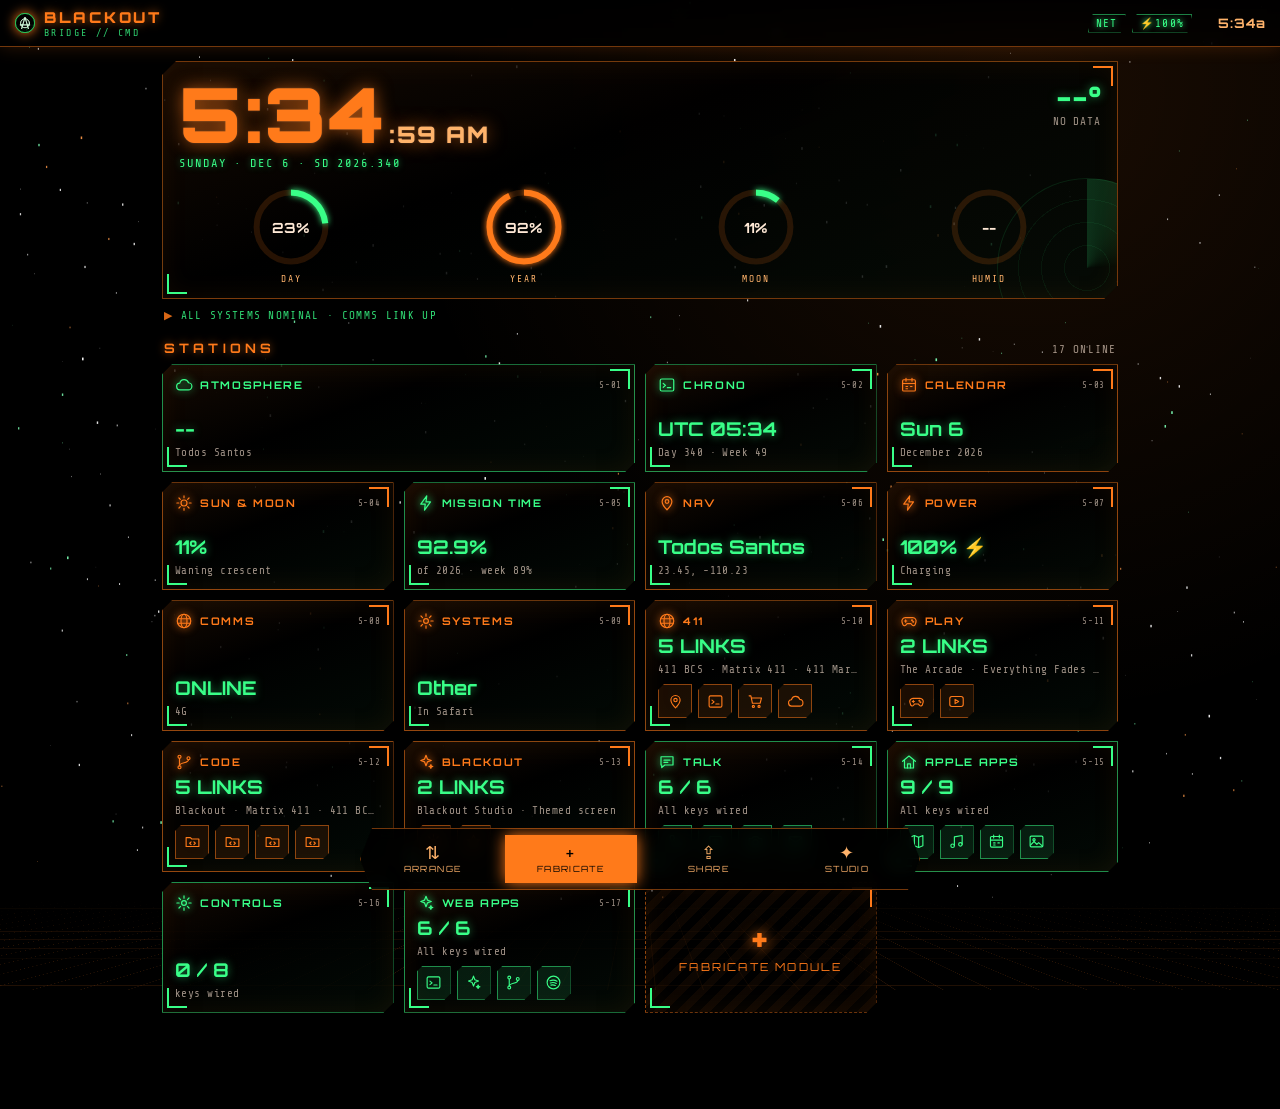
==== commit 9c97a35e: "Add complete icons, install and share-link metadata Every page now carries a multi-size favicon (16/" ====
--- a/index.html
+++ b/index.html
@@ -15,17 +15,31 @@
   <meta name="apple-mobile-web-app-title" content="Blackout" />
   <meta name="format-detection" content="telephone=no" />
   <title>BLACKOUT // BRIDGE</title>
+  <!-- share + install metadata -->
+  <meta name="description" content="Blackout Bridge: a spaceship-bridge control center for your phone. Build your own modules right on the screen." />
+  <link rel="canonical" href="https://matrix-blackout-orpin.vercel.app/" />
+  <meta property="og:type" content="website" />
+  <meta property="og:site_name" content="Matrix Blackout" />
+  <meta property="og:url" content="https://matrix-blackout-orpin.vercel.app/" />
+  <meta property="og:title" content="BLACKOUT // BRIDGE" />
+  <meta property="og:description" content="Blackout Bridge: a spaceship-bridge control center for your phone. Build your own modules right on the screen." />
+  <meta property="og:locale" content="en_US" />
+  <meta property="og:locale:alternate" content="es_MX" />
+  <meta property="og:image" content="https://matrix-blackout-orpin.vercel.app/og-image.jpg" />
+  <meta property="og:image:type" content="image/jpeg" />
+  <meta property="og:image:width" content="1200" />
+  <meta property="og:image:height" content="630" />
+  <meta property="og:image:alt" content="Blackout Bridge: a falling-code starship bridge for your phone" />
+  <meta name="twitter:card" content="summary_large_image" />
+  <meta name="twitter:title" content="BLACKOUT // BRIDGE" />
+  <meta name="twitter:description" content="Blackout Bridge: a spaceship-bridge control center for your phone. Build your own modules right on the screen." />
+  <meta name="twitter:image" content="https://matrix-blackout-orpin.vercel.app/og-image.jpg" />
+  <!-- /share + install metadata -->
   <link rel="manifest" href="/manifest.json" />
-  <meta name="description" content="Blackout Bridge: a spaceship-bridge control center for your phone. Build your own modules right on the screen." />
-  <meta property="og:title" content="BLACKOUT // BRIDGE" />
-  <meta property="og:description" content="A spaceship-bridge control center for your phone. Build your own modules right on the screen." />
-  <meta property="og:type" content="website" />
-  <meta property="og:image" content="/icon-512.png" />
-  <meta name="twitter:card" content="summary" />
   <link rel="icon" href="/matrix-icon.svg" type="image/svg+xml" />
-  <link rel="icon" href="/favicon.ico" sizes="48x48" />
+  <link rel="icon" href="/favicon.ico" sizes="16x16 32x32 48x48" />
   <link rel="icon" href="/favicon-32.png" sizes="32x32" type="image/png" />
-  <link rel="apple-touch-icon" href="/apple-touch-icon.png" />
+  <link rel="apple-touch-icon" href="/apple-touch-icon.png" sizes="180x180" />
   <link rel="preconnect" href="https://fonts.googleapis.com" />
   <link rel="preconnect" href="https://fonts.gstatic.com" crossorigin />
   <link href="https://fonts.googleapis.com/css2?family=Orbitron:wght@500;700;900&family=Share+Tech+Mono&display=swap" rel="stylesheet" />
--- a/app.css
+++ b/app.css
@@ -580,3 +580,12 @@
   .grid-floor, .sweep, .radar, .arranging .tile, .sheet { animation: none; }
   .gauge .fill { transition: none; }
 }
+
+/* ---------- Bridge color schemes (SHARE → Scheme) ----------
+   The default is orange structure + green readouts. Each scheme re-points
+   the same variables, so every panel, tile and gauge follows. */
+:root[data-scheme="ice"] { --orange: #2ef2ff; --orange-hi: #a8f9ff; --orange-dim: rgb(46 242 255 / 0.45); --orange-faint: rgb(46 242 255 / 0.12); --green: #ff3bd4; --green-hi: #ffc2f2; --green-dim: rgb(255 59 212 / 0.5); --green-faint: rgb(255 59 212 / 0.1); --text: #e6fbff; }
+:root[data-scheme="alert"] { --orange: #ff3b4e; --orange-hi: #ff9aa4; --orange-dim: rgb(255 59 78 / 0.5); --orange-faint: rgb(255 59 78 / 0.12); --green: #ffd23f; --green-hi: #fff2c2; --green-dim: rgb(255 210 63 / 0.5); --green-faint: rgb(255 210 63 / 0.1); --text: #ffe6e8; }
+:root[data-scheme="phosphor"] { --orange: #00ff41; --orange-hi: #b6ffc8; --orange-dim: rgb(0 255 65 / 0.45); --orange-faint: rgb(0 255 65 / 0.1); --green: #d4ffe4; --green-hi: #ffffff; --green-dim: rgb(212 255 228 / 0.5); --green-faint: rgb(212 255 228 / 0.08); --text: #d4ffe4; }
+:root[data-scheme="amber"] { --orange: #ffb000; --orange-hi: #ffe2a8; --orange-dim: rgb(255 176 0 / 0.45); --orange-faint: rgb(255 176 0 / 0.1); --green: #fff4dc; --green-hi: #ffffff; --green-dim: rgb(255 244 220 / 0.45); --green-faint: rgb(255 244 220 / 0.08); --text: #ffe2a8; }
+:root[data-scheme="alert"] .sweep { background: linear-gradient(transparent, rgb(255 59 78 / 0.12), transparent); animation-duration: 2.4s; }
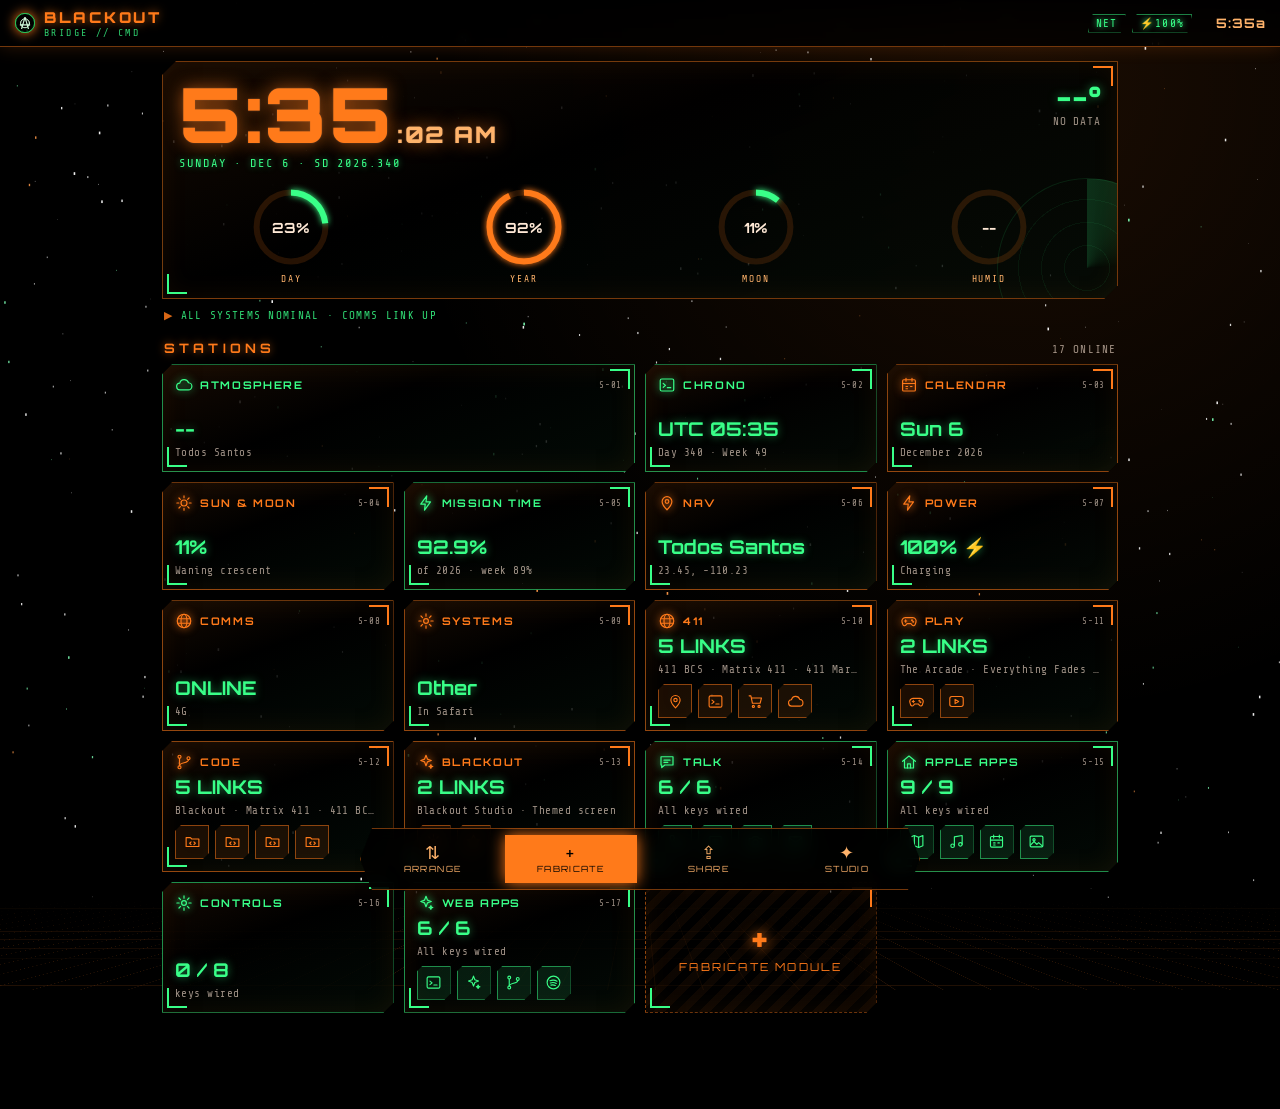
==== commit 09625eba: "Add bottom-right visit counter badge Shows unique visits today and all time (tap for week, month, ye" ====
--- a/index.html
+++ b/index.html
@@ -99,5 +99,6 @@
   <script src="/themes.js"></script>
   <script src="/config.js"></script>
   <script src="/app.js"></script>
+  <script src="/visit-counter.js" data-site="matrix-blackout" defer></script>
 </body>
 </html>
